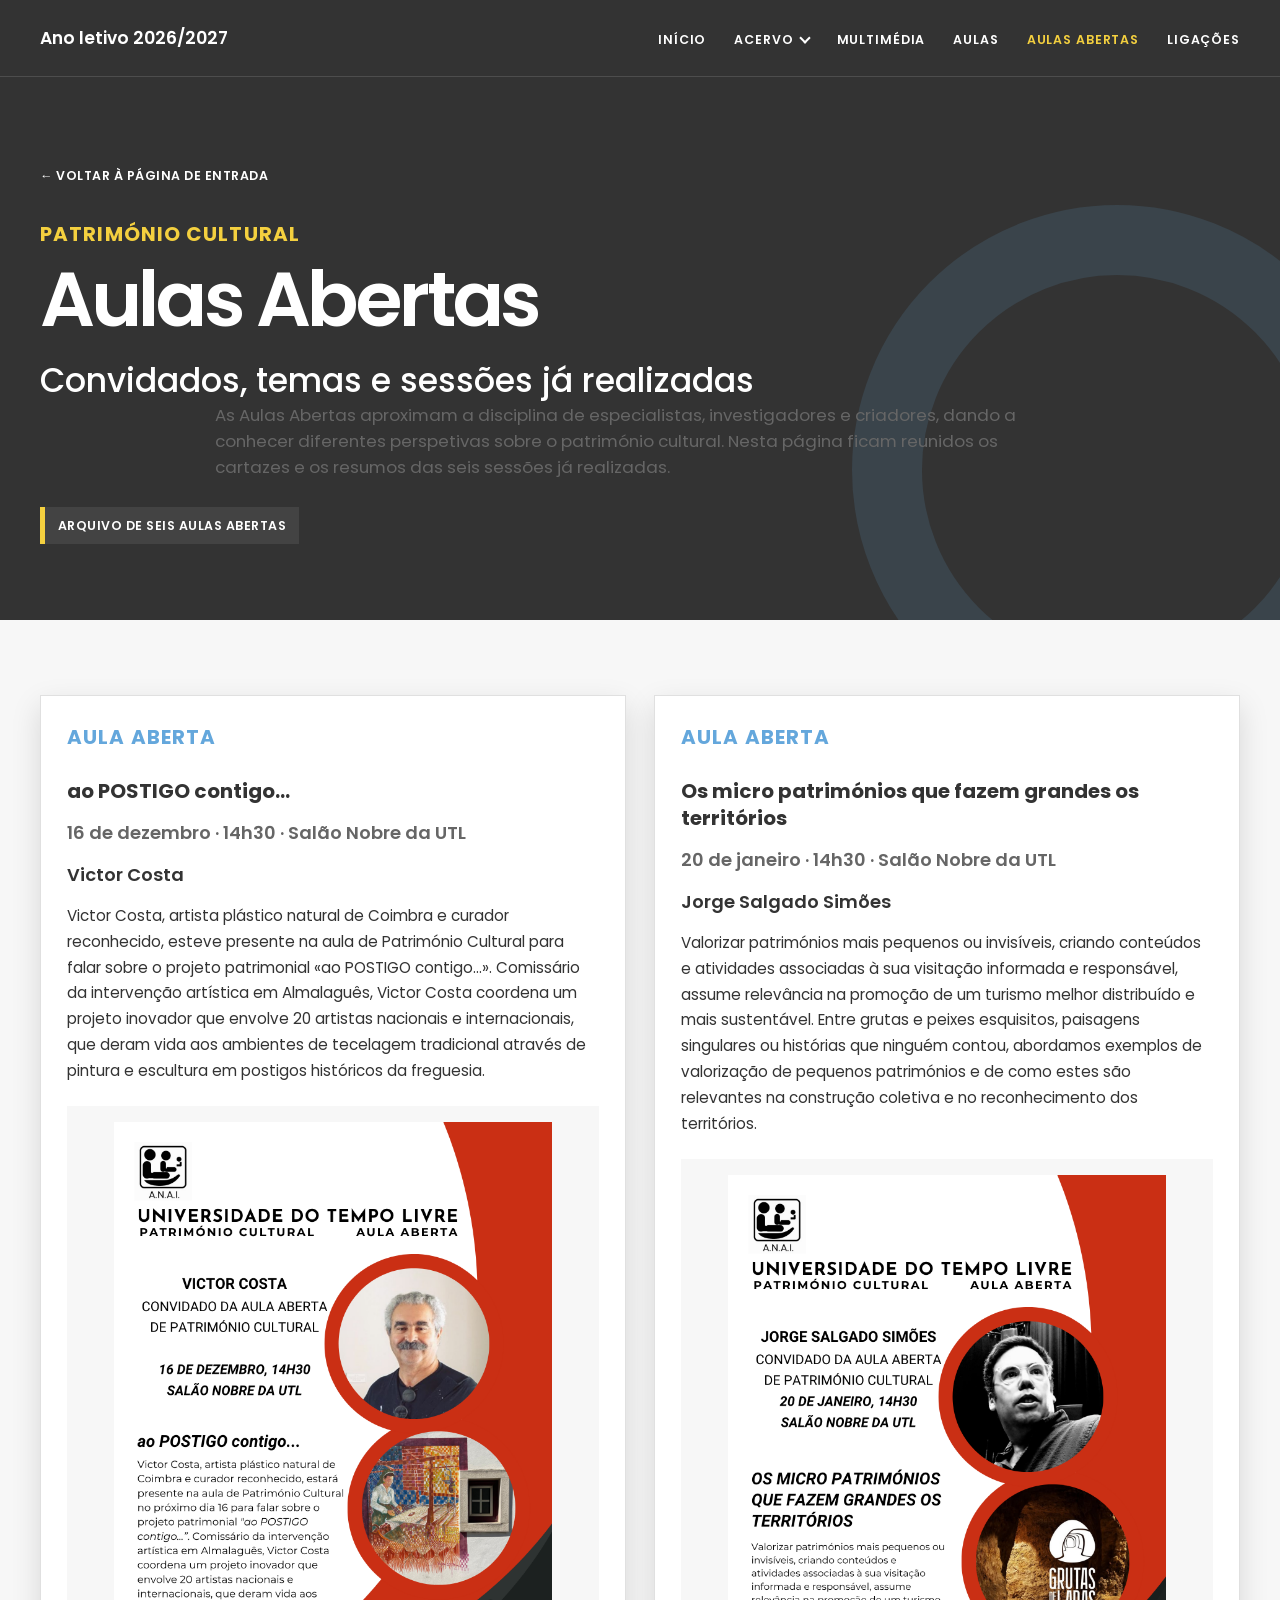
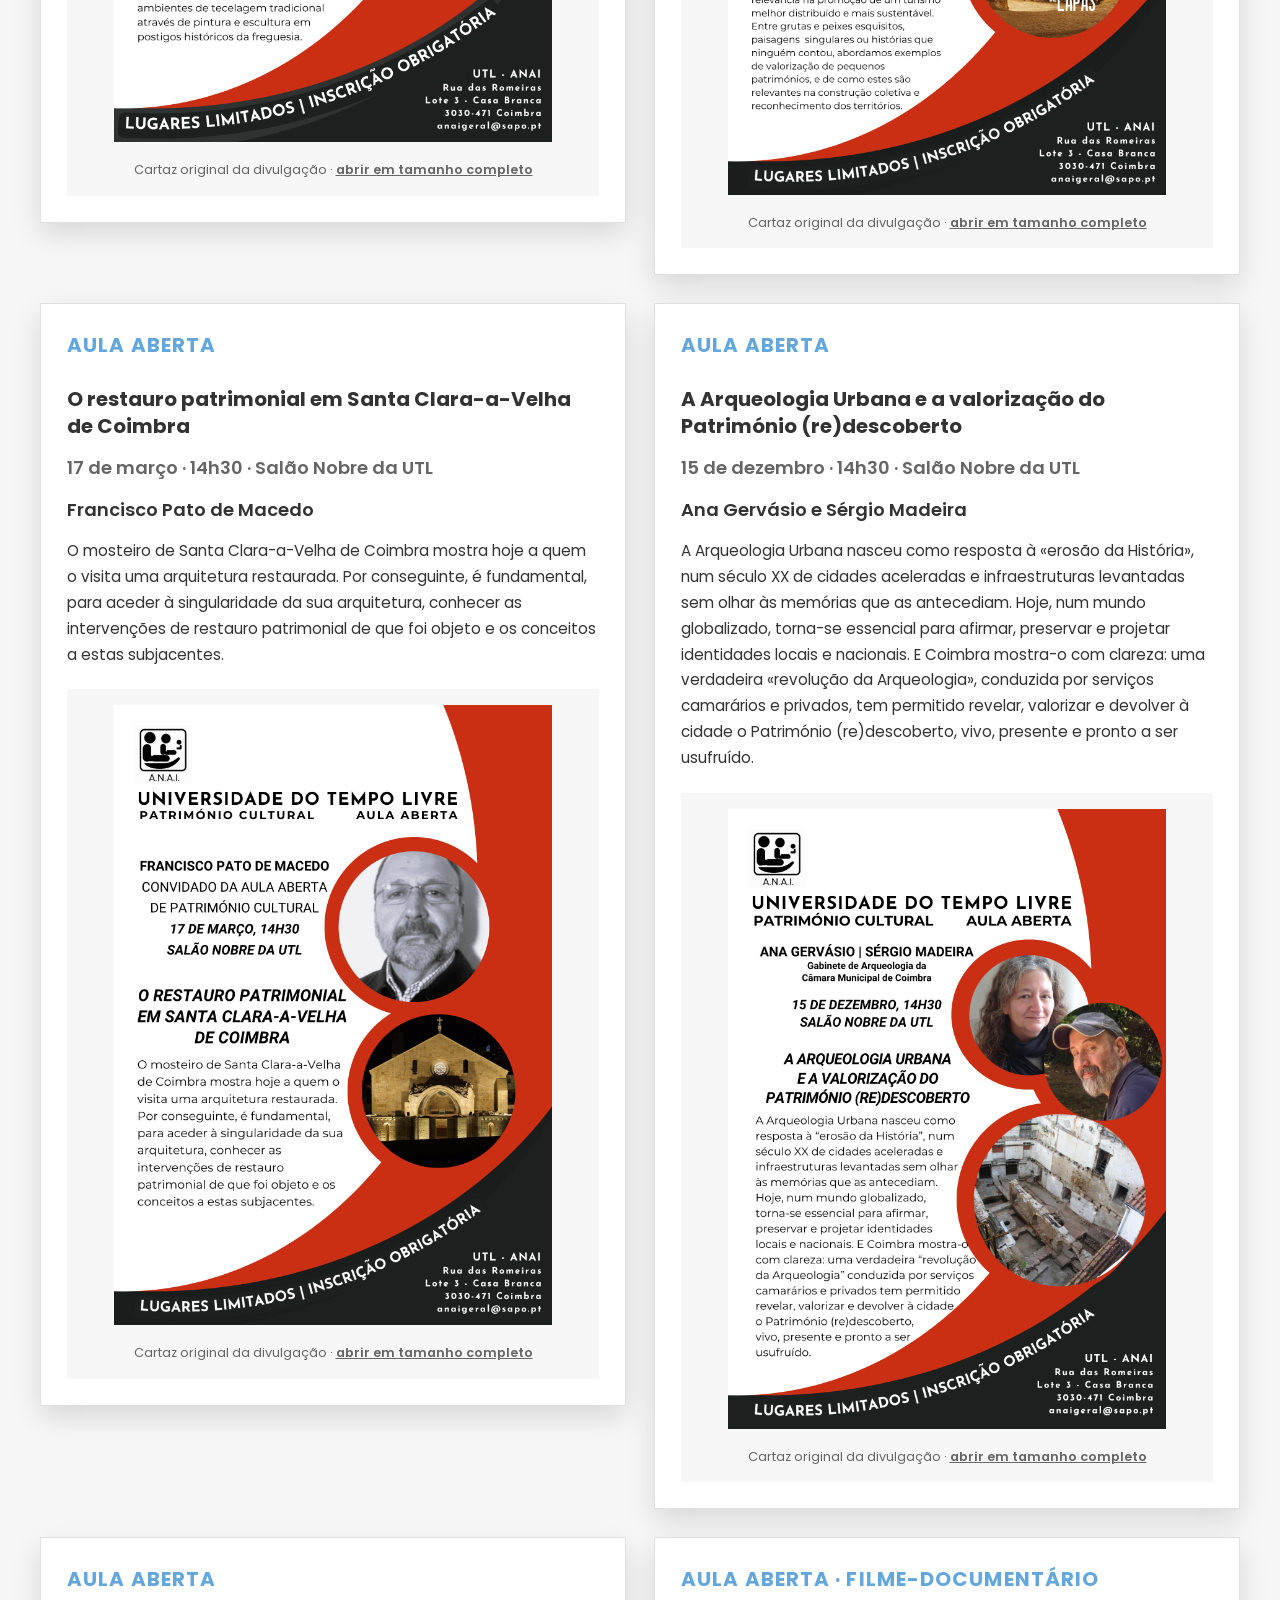
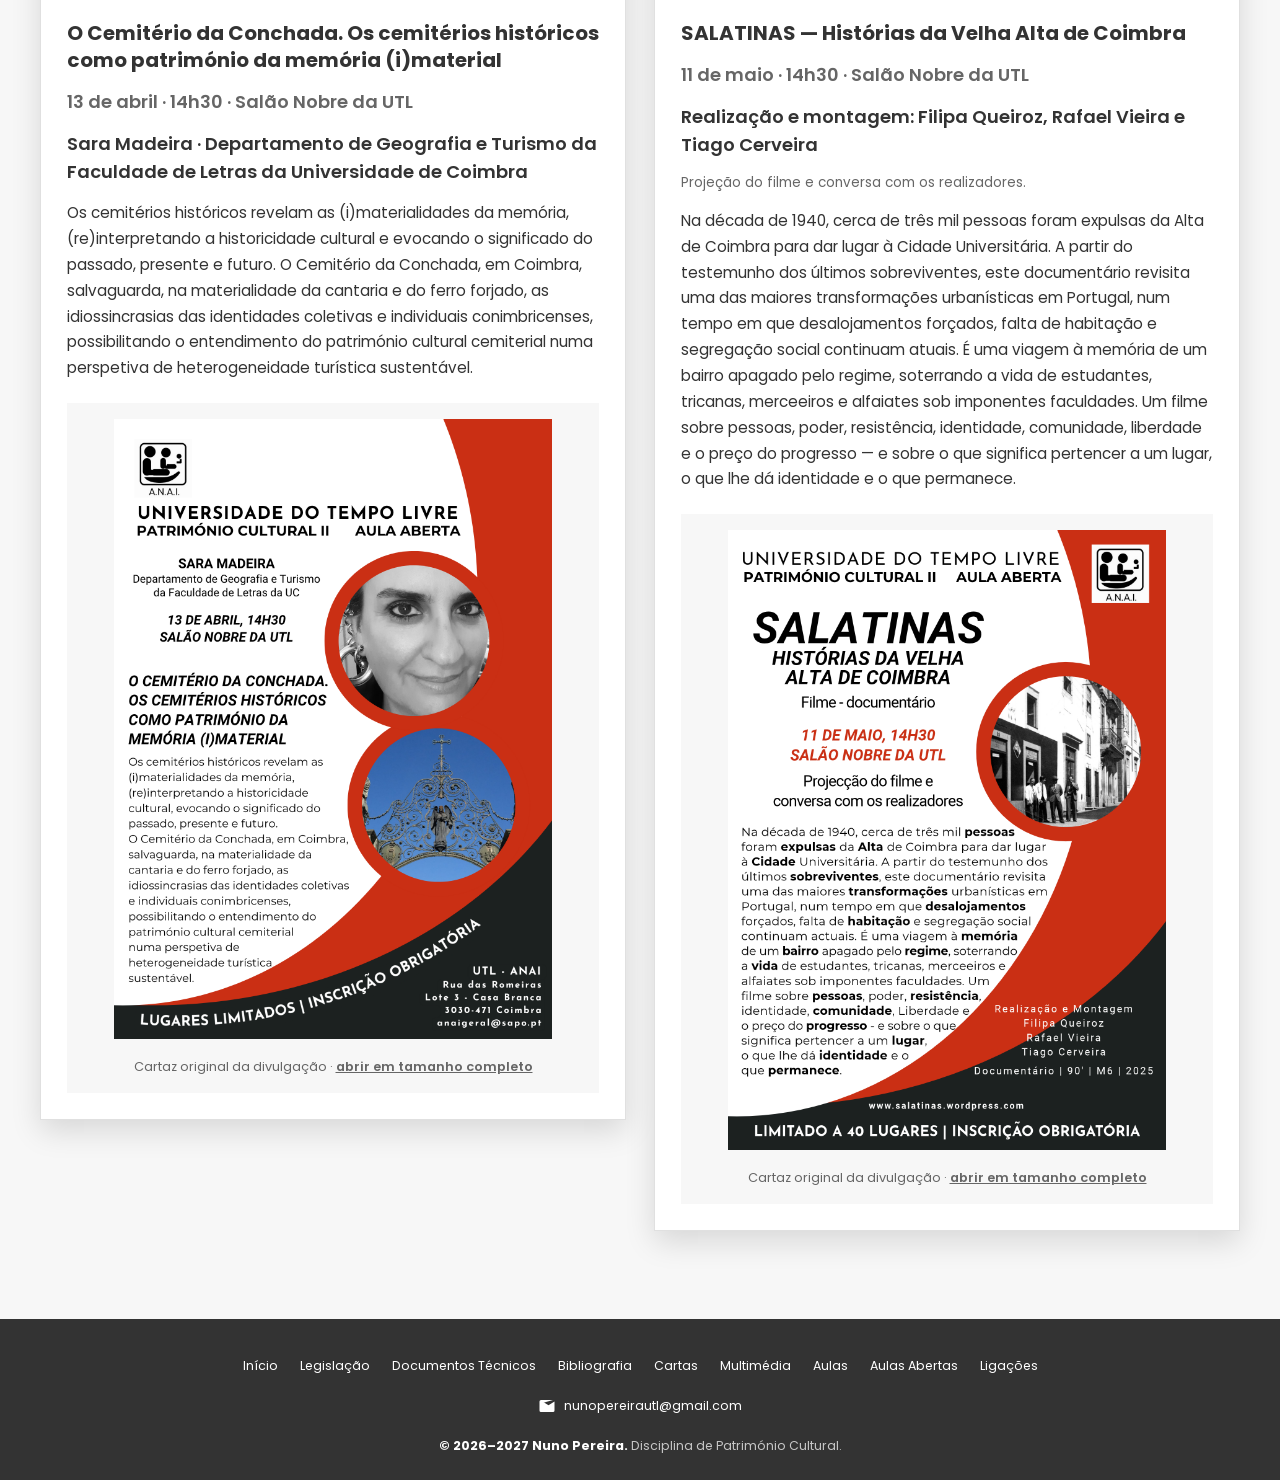
==== aulas-abertas.html @ d759b3ca "Add Aulas Abertas archive and posters" ====
<!DOCTYPE html>
<html lang="pt-PT">
<head>
<meta charset="utf-8"/>
<meta content="width=device-width, initial-scale=1" name="viewport"/>
<meta content="#333333" name="theme-color"/>
<meta content="Aulas Abertas de Património Cultural: convidados, temas e cartazes das sessões já realizadas." name="description"/>
<meta content="noindex, nofollow" name="robots"/>
<title>Aulas Abertas — Património Cultural</title>
<link href="manifest.webmanifest" rel="manifest"/>
<link href="assets/icon-192.png" rel="icon" sizes="192x192"/>
<link href="assets/apple-touch-icon.png" rel="apple-touch-icon"/>
<link href="https://fonts.googleapis.com" rel="preconnect"/>
<link crossorigin="" href="https://fonts.gstatic.com" rel="preconnect"/>
<link href="https://fonts.googleapis.com/css2?family=Poppins:wght@400;500;600;700&amp;display=swap" rel="stylesheet"/>
<link href="assets/site.css" rel="stylesheet"/>
<style>
.open-classes-intro{max-width:850px;margin:0 auto;color:var(--muted);font-size:1.05rem}
.open-classes-grid{display:grid;grid-template-columns:repeat(auto-fit,minmax(min(100%,390px),1fr));gap:28px;align-items:start}
.open-class-card{background:var(--white);border:1px solid var(--line);box-shadow:var(--shadow);padding:26px;display:flex;flex-direction:column;gap:14px}
.open-class-card h2{margin:0;color:var(--charcoal);font-size:1.25rem;line-height:1.35}
.open-class-date{margin:0;color:var(--muted);font-weight:600}
.open-class-speaker{margin:0;font-weight:600}
.open-class-summary{margin:0;color:var(--ink);font-size:.95rem;line-height:1.7}
.open-class-format{margin:0;color:var(--muted);font-size:.84rem}
.open-class-poster{margin:8px 0 0;padding:16px;background:var(--off-white);text-align:center}
.open-class-poster a{display:inline-block}
.open-class-poster img{width:auto;max-width:100%;max-height:620px;margin:0 auto;object-fit:contain}
.open-class-poster figcaption{margin-top:10px;color:var(--muted);font-size:.8rem}
.open-class-poster figcaption a{font-weight:600}
@media(max-width:640px){.open-class-card{padding:18px}.open-class-card h2{font-size:1.1rem}.open-class-poster{padding:10px}}
</style>
</head>
<body>
<a class="skip-link" href="#conteudo">Saltar para o conteúdo</a>
<header class="site-header" id="topo">
<div class="container nav-wrap">
<a class="brand" href="index.html#inicio">Ano letivo 2026/2027</a>
<button aria-controls="mainNav" aria-expanded="false" aria-label="Abrir menu" class="menu-toggle" id="menuToggle" type="button"><span></span></button>
<nav aria-label="Navegação principal">
<ul class="nav-list" id="mainNav">
<li class="nav-item"><a class="nav-link" href="index.html#inicio">Início</a></li>
<li class="nav-item dropdown" id="acervoDropdown">
<button aria-controls="acervoMenu" aria-expanded="false" class="dropdown-toggle" id="acervoToggle" type="button">Acervo <span aria-hidden="true" class="dropdown-caret"></span></button>
<ul class="dropdown-menu" id="acervoMenu">
<li><a href="legislacao.html">Legislação</a></li>
<li><a href="documentos-tecnicos.html">Documentos Técnicos</a></li>
<li><a href="bibliografia.html">Bibliografia</a></li>
<li><a href="cartas-patrimoniais.html">Cartas</a></li>
</ul>
</li>
<li class="nav-item"><a class="nav-link" href="multimedia.html">Multimédia</a></li>
<li class="nav-item"><a class="nav-link" href="index.html#aulas">Aulas</a></li>
<li class="nav-item"><a aria-current="page" class="nav-link active" href="aulas-abertas.html">Aulas Abertas</a></li>
<li class="nav-item"><a class="nav-link" href="ligacoes.html">Ligações</a></li>
</ul>
</nav>
</div>
</header>
<main class="catalog-main" id="conteudo">
<section class="catalog-hero">
<div class="container">
<a class="back-link" href="index.html#inicio">← Voltar à página de entrada</a>
<p class="eyebrow">Património Cultural</p>
<h1>Aulas Abertas</h1>
<p class="catalog-subtitle">Convidados, temas e sessões já realizadas</p>
<p class="catalog-intro open-classes-intro">As Aulas Abertas aproximam a disciplina de especialistas, investigadores e criadores, dando a conhecer diferentes perspetivas sobre o património cultural. Nesta página ficam reunidos os cartazes e os resumos das seis sessões já realizadas.</p>
<p class="catalog-count">Arquivo de seis Aulas Abertas</p>
</div>
</section>
<section class="section soft catalog-content">
<div class="container">
<div class="open-classes-grid">
<article class="open-class-card">
<p class="eyebrow">Aula Aberta</p>
<h2>ao POSTIGO contigo...</h2>
<p class="open-class-date">16 de dezembro · 14h30 · Salão Nobre da UTL</p>
<p class="open-class-speaker">Victor Costa</p>
<p class="open-class-summary">Victor Costa, artista plástico natural de Coimbra e curador reconhecido, esteve presente na aula de Património Cultural para falar sobre o projeto patrimonial «ao POSTIGO contigo...». Comissário da intervenção artística em Almalaguês, Victor Costa coordena um projeto inovador que envolve 20 artistas nacionais e internacionais, que deram vida aos ambientes de tecelagem tradicional através de pintura e escultura em postigos históricos da freguesia.</p>
<figure class="open-class-poster"><a href="assets/aulas-abertas/6.png" target="_blank" rel="noopener"><img src="assets/aulas-abertas/6.png" alt="Cartaz original da Aula Aberta com Victor Costa, sobre o projeto ao POSTIGO contigo..." loading="lazy"/></a><figcaption>Cartaz original da divulgação · <a href="assets/aulas-abertas/6.png" target="_blank" rel="noopener">abrir em tamanho completo</a></figcaption></figure>
</article>
<article class="open-class-card">
<p class="eyebrow">Aula Aberta</p>
<h2>Os micro patrimónios que fazem grandes os territórios</h2>
<p class="open-class-date">20 de janeiro · 14h30 · Salão Nobre da UTL</p>
<p class="open-class-speaker">Jorge Salgado Simões</p>
<p class="open-class-summary">Valorizar patrimónios mais pequenos ou invisíveis, criando conteúdos e atividades associadas à sua visitação informada e responsável, assume relevância na promoção de um turismo melhor distribuído e mais sustentável. Entre grutas e peixes esquisitos, paisagens singulares ou histórias que ninguém contou, abordamos exemplos de valorização de pequenos patrimónios e de como estes são relevantes na construção coletiva e no reconhecimento dos territórios.</p>
<figure class="open-class-poster"><a href="assets/aulas-abertas/5.png" target="_blank" rel="noopener"><img src="assets/aulas-abertas/5.png" alt="Cartaz original da Aula Aberta de Jorge Salgado Simões, sobre micro patrimónios e territórios" loading="lazy"/></a><figcaption>Cartaz original da divulgação · <a href="assets/aulas-abertas/5.png" target="_blank" rel="noopener">abrir em tamanho completo</a></figcaption></figure>
</article>
<article class="open-class-card">
<p class="eyebrow">Aula Aberta</p>
<h2>O restauro patrimonial em Santa Clara-a-Velha de Coimbra</h2>
<p class="open-class-date">17 de março · 14h30 · Salão Nobre da UTL</p>
<p class="open-class-speaker">Francisco Pato de Macedo</p>
<p class="open-class-summary">O mosteiro de Santa Clara-a-Velha de Coimbra mostra hoje a quem o visita uma arquitetura restaurada. Por conseguinte, é fundamental, para aceder à singularidade da sua arquitetura, conhecer as intervenções de restauro patrimonial de que foi objeto e os conceitos a estas subjacentes.</p>
<figure class="open-class-poster"><a href="assets/aulas-abertas/4.png" target="_blank" rel="noopener"><img src="assets/aulas-abertas/4.png" alt="Cartaz original da Aula Aberta de Francisco Pato de Macedo, sobre o restauro patrimonial em Santa Clara-a-Velha" loading="lazy"/></a><figcaption>Cartaz original da divulgação · <a href="assets/aulas-abertas/4.png" target="_blank" rel="noopener">abrir em tamanho completo</a></figcaption></figure>
</article>
<article class="open-class-card">
<p class="eyebrow">Aula Aberta</p>
<h2>A Arqueologia Urbana e a valorização do Património (re)descoberto</h2>
<p class="open-class-date">15 de dezembro · 14h30 · Salão Nobre da UTL</p>
<p class="open-class-speaker">Ana Gervásio e Sérgio Madeira</p>
<p class="open-class-summary">A Arqueologia Urbana nasceu como resposta à «erosão da História», num século XX de cidades aceleradas e infraestruturas levantadas sem olhar às memórias que as antecediam. Hoje, num mundo globalizado, torna-se essencial para afirmar, preservar e projetar identidades locais e nacionais. E Coimbra mostra-o com clareza: uma verdadeira «revolução da Arqueologia», conduzida por serviços camarários e privados, tem permitido revelar, valorizar e devolver à cidade o Património (re)descoberto, vivo, presente e pronto a ser usufruído.</p>
<figure class="open-class-poster"><a href="assets/aulas-abertas/3.png" target="_blank" rel="noopener"><img src="assets/aulas-abertas/3.png" alt="Cartaz original da Aula Aberta com Ana Gervásio e Sérgio Madeira, sobre arqueologia urbana" loading="lazy"/></a><figcaption>Cartaz original da divulgação · <a href="assets/aulas-abertas/3.png" target="_blank" rel="noopener">abrir em tamanho completo</a></figcaption></figure>
</article>
<article class="open-class-card">
<p class="eyebrow">Aula Aberta</p>
<h2>O Cemitério da Conchada. Os cemitérios históricos como património da memória (i)material</h2>
<p class="open-class-date">13 de abril · 14h30 · Salão Nobre da UTL</p>
<p class="open-class-speaker">Sara Madeira · Departamento de Geografia e Turismo da Faculdade de Letras da Universidade de Coimbra</p>
<p class="open-class-summary">Os cemitérios históricos revelam as (i)materialidades da memória, (re)interpretando a historicidade cultural e evocando o significado do passado, presente e futuro. O Cemitério da Conchada, em Coimbra, salvaguarda, na materialidade da cantaria e do ferro forjado, as idiossincrasias das identidades coletivas e individuais conimbricenses, possibilitando o entendimento do património cultural cemiterial numa perspetiva de heterogeneidade turística sustentável.</p>
<figure class="open-class-poster"><a href="assets/aulas-abertas/2.png" target="_blank" rel="noopener"><img src="assets/aulas-abertas/2.png" alt="Cartaz original da Aula Aberta de Sara Madeira sobre o Cemitério da Conchada" loading="lazy"/></a><figcaption>Cartaz original da divulgação · <a href="assets/aulas-abertas/2.png" target="_blank" rel="noopener">abrir em tamanho completo</a></figcaption></figure>
</article>
<article class="open-class-card">
<p class="eyebrow">Aula Aberta · Filme-documentário</p>
<h2>SALATINAS — Histórias da Velha Alta de Coimbra</h2>
<p class="open-class-date">11 de maio · 14h30 · Salão Nobre da UTL</p>
<p class="open-class-speaker">Realização e montagem: Filipa Queiroz, Rafael Vieira e Tiago Cerveira</p>
<p class="open-class-format">Projeção do filme e conversa com os realizadores.</p>
<p class="open-class-summary">Na década de 1940, cerca de três mil pessoas foram expulsas da Alta de Coimbra para dar lugar à Cidade Universitária. A partir do testemunho dos últimos sobreviventes, este documentário revisita uma das maiores transformações urbanísticas em Portugal, num tempo em que desalojamentos forçados, falta de habitação e segregação social continuam atuais. É uma viagem à memória de um bairro apagado pelo regime, soterrando a vida de estudantes, tricanas, merceeiros e alfaiates sob imponentes faculdades. Um filme sobre pessoas, poder, resistência, identidade, comunidade, liberdade e o preço do progresso — e sobre o que significa pertencer a um lugar, o que lhe dá identidade e o que permanece.</p>
<figure class="open-class-poster"><a href="assets/aulas-abertas/1.png" target="_blank" rel="noopener"><img src="assets/aulas-abertas/1.png" alt="Cartaz original da sessão SALATINAS — Histórias da Velha Alta de Coimbra" loading="lazy"/></a><figcaption>Cartaz original da divulgação · <a href="assets/aulas-abertas/1.png" target="_blank" rel="noopener">abrir em tamanho completo</a></figcaption></figure>
</article>
</div>
</div>
</section>
</main>
<footer class="site-footer">
<div class="container">
<ul class="footer-nav">
<li><a href="index.html#inicio">Início</a></li>
<li><a href="legislacao.html">Legislação</a></li>
<li><a href="documentos-tecnicos.html">Documentos Técnicos</a></li>
<li><a href="bibliografia.html">Bibliografia</a></li>
<li><a href="cartas-patrimoniais.html">Cartas</a></li>
<li><a href="multimedia.html">Multimédia</a></li>
<li><a href="index.html#aulas">Aulas</a></li>
<li><a aria-current="page" href="aulas-abertas.html">Aulas Abertas</a></li>
<li><a href="ligacoes.html">Ligações</a></li>
</ul>
<p class="footer-contact"><a aria-label="Enviar email para Nuno Pereira" class="footer-email" href="mailto:nunopereirautl@gmail.com"><svg aria-hidden="true" viewbox="0 0 24 24"><path d="M20 4H4a2 2 0 0 0-2 2v12a2 2 0 0 0 2 2h16a2 2 0 0 0 2-2V6l-8 5-8-5v2Z" fill="currentColor"></path></svg>nunopereirautl@gmail.com</a></p>
<p class="footer-copy"><strong>© 2026–2027 Nuno Pereira.</strong> Disciplina de Património Cultural.</p>
</div>
</footer>
<script defer="" src="assets/site.js"></script>
</body>
</html>
---- assets/site.css ----
:root{--yellow:#f4d03f;--blue:#64a7dc;--grey:#ccc;--charcoal:#333;--white:#fff;--off-white:#f7f7f7;--ink:#333;--muted:#666;--line:rgba(51,51,51,.15);--shadow:0 11px 28px rgba(0,0,0,.13);--shadow-hover:0 22px 46px rgba(0,0,0,.24);--container:1200px;--header-h:76px;--radius:0}
*{box-sizing:border-box}html{scroll-behavior:smooth;scroll-padding-top:calc(var(--header-h) + 18px)}body{margin:0;color:var(--ink);background:var(--white);font-family:"Poppins",Arial,sans-serif;font-size:18px;line-height:1.55;-webkit-font-smoothing:antialiased}img{display:block;width:100%}a{color:inherit}button,input{font:inherit}button,a{-webkit-tap-highlight-color:transparent}:focus-visible{outline:4px solid var(--yellow);outline-offset:4px}[hidden]{display:none!important}.container{width:min(var(--container),calc(100% - 48px));margin-inline:auto}.skip-link{position:fixed;left:16px;top:-100px;z-index:9999;padding:12px 18px;background:var(--white);color:var(--charcoal);border:2px solid var(--charcoal);text-decoration:none;font-weight:700}.skip-link:focus{top:16px}
.site-header{position:fixed;inset:0 0 auto;z-index:1000;min-height:var(--header-h);background:var(--charcoal);color:var(--white);box-shadow:0 1px 0 rgba(255,255,255,.13)}.nav-wrap{min-height:var(--header-h);display:flex;align-items:center;justify-content:space-between;gap:28px}.brand{color:var(--white);font-size:1.08rem;font-weight:600;text-decoration:none;white-space:nowrap}.nav-list{display:flex;align-items:center;gap:28px;margin:0;padding:0;list-style:none}.nav-item{position:relative}.nav-link,.dropdown-toggle{position:relative;display:inline-flex;align-items:center;gap:7px;padding:0;border:0;background:transparent;color:var(--white);font-size:.78rem;font-weight:600;letter-spacing:.07em;text-decoration:none;text-transform:uppercase;cursor:pointer}.nav-link::after,.dropdown-toggle::after{content:"";position:absolute;left:0;right:100%;bottom:-8px;height:2px;background:var(--yellow);transition:right .22s ease}.nav-link:hover::after,.nav-link:focus-visible::after,.dropdown-toggle:hover::after,.dropdown-toggle:focus-visible::after,.nav-item.open>.dropdown-toggle::after{right:0}.dropdown-caret{width:8px;height:8px;border-right:2px solid currentColor;border-bottom:2px solid currentColor;transform:translateY(-2px) rotate(45deg);transition:transform .2s ease}.nav-item.open .dropdown-caret{transform:translateY(2px) rotate(225deg)}.dropdown-menu{position:absolute;top:calc(100% + 22px);left:50%;z-index:1200;min-width:240px;display:none;margin:0;padding:10px 0;list-style:none;background:var(--white);color:var(--charcoal);box-shadow:var(--shadow-hover);transform:translateX(-50%)}.nav-item.open>.dropdown-menu,.nav-item:hover>.dropdown-menu,.nav-item:focus-within>.dropdown-menu{display:block}.dropdown-menu a{display:block;padding:13px 20px;color:var(--charcoal);font-size:.8rem;font-weight:600;letter-spacing:.025em;text-decoration:none;transition:padding-left .18s ease,background .18s ease,color .18s ease}.dropdown-menu a:hover,.dropdown-menu a:focus-visible{padding-left:27px;background:var(--yellow);color:var(--charcoal);outline-offset:-4px}.menu-toggle{display:none;width:48px;height:48px;padding:0;border:0;background:transparent;color:var(--white);cursor:pointer}.menu-toggle span,.menu-toggle::before,.menu-toggle::after{display:block;width:28px;height:2px;margin:6px auto;content:"";background:currentColor;transition:transform .2s ease,opacity .2s ease}.menu-toggle[aria-expanded=true] span{opacity:0}.menu-toggle[aria-expanded=true]::before{transform:translateY(8px) rotate(45deg)}.menu-toggle[aria-expanded=true]::after{transform:translateY(-8px) rotate(-45deg)}
.hero{position:relative;min-height:80vh;margin-top:var(--header-h);display:grid;align-items:center;overflow:hidden;isolation:isolate;background:var(--charcoal) center/cover no-repeat;transition:background-image .65s ease-in-out}.hero::before{content:"";position:absolute;inset:0;z-index:-1;background:linear-gradient(90deg,rgba(0,0,0,.56) 0%,rgba(0,0,0,.32) 54%,rgba(0,0,0,.20) 100%),linear-gradient(0deg,rgba(0,0,0,.18),rgba(0,0,0,.18))}.hero-content{max-width:880px;padding:94px 0 92px;color:var(--white)}.hero h1{max-width:900px;margin:0 0 11px;color:var(--white);font-size:clamp(3rem,7.1vw,6.5rem);font-weight:600;letter-spacing:-.055em;line-height:.96;text-shadow:0 3px 24px rgba(0,0,0,.36)}.hero-subtitle{margin:0 0 28px;color:var(--white);font-size:clamp(1.12rem,2.2vw,1.9rem);font-weight:600;letter-spacing:.04em;text-shadow:0 2px 14px rgba(0,0,0,.35)}.hero-note{max-width:800px;margin:0 0 31px;padding:13px 18px;border-left:6px solid var(--yellow);background:rgba(0,0,0,.36);color:var(--white);font-size:1rem;font-weight:500;backdrop-filter:blur(3px)}.button-row{display:flex;flex-wrap:wrap;gap:14px}.btn{min-height:50px;display:inline-flex;align-items:center;justify-content:center;gap:9px;padding:12px 22px;border:2px solid var(--yellow);border-radius:var(--radius);background:var(--yellow);color:var(--charcoal);font-size:.82rem;font-weight:700;letter-spacing:.045em;text-decoration:none;text-transform:uppercase;cursor:pointer;transition:transform .18s ease,background .18s ease,border-color .18s ease,color .18s ease}.btn:hover{transform:translateY(-3px);background:var(--blue);border-color:var(--blue);color:var(--charcoal)}.btn.secondary{background:transparent;color:var(--white);border-color:var(--white)}.btn.secondary:hover{color:var(--charcoal);background:var(--white)}.btn.dark-secondary{background:transparent;color:var(--charcoal);border-color:var(--charcoal)}.btn.dark-secondary:hover{color:var(--charcoal);background:var(--yellow);border-color:var(--yellow)}.btn.small{min-height:43px;padding:9px 15px;font-size:.74rem}.btn[disabled],.btn.disabled{opacity:.48;cursor:not-allowed;pointer-events:none;transform:none}
.section{padding:88px 0}.section.soft{background:var(--off-white)}.section.grey{background:#eee}.section.dark{background:var(--charcoal);color:var(--white)}.section-lead{margin-bottom:62px}.split{display:grid;grid-template-columns:minmax(0,1.05fr) minmax(340px,.95fr);gap:70px;align-items:center}.split.reverse{grid-template-columns:minmax(340px,.95fr) minmax(0,1.05fr)}.split.reverse .split-media{order:-1}.eyebrow{margin:0 0 11px;color:var(--blue);font-size:20px;font-weight:700;letter-spacing:.055em;text-transform:uppercase}.section-title{margin:0 0 18px;color:var(--ink);font-size:clamp(2rem,3.1vw,2.5rem);font-weight:600;letter-spacing:-.035em;line-height:1.12}.section-subtitle{margin:0 0 17px;color:var(--ink);font-size:clamp(1.25rem,2vw,1.65rem);font-weight:600;line-height:1.3}.section-intro{margin:0 0 25px;color:var(--muted);max-width:820px}.split-media{position:relative;min-height:440px;overflow:hidden;box-shadow:var(--shadow);background:var(--grey)}.split-media img{height:100%;min-height:440px;object-fit:cover;transition:transform .5s ease}.split-media:hover img{transform:scale(1.035)}.split-media::after{content:"";position:absolute;inset:0;pointer-events:none;background:linear-gradient(180deg,transparent 55%,rgba(0,0,0,.18))}.access-panel{margin-top:25px;padding:21px 23px;border-left:6px solid var(--yellow);background:var(--off-white)}.access-panel strong{display:block;margin-bottom:5px;color:var(--charcoal)}.access-panel p{margin:0;font-size:.94rem;color:var(--muted)}.collection-heading{margin-bottom:36px}.collection-heading .section-title{color:var(--blue);font-size:20px;letter-spacing:.055em;text-transform:uppercase}.collection-heading .section-subtitle{max-width:900px;font-size:clamp(1.8rem,3vw,2.35rem);letter-spacing:-.028em;line-height:1.16}
.search-shell{margin-top:32px}.search-box{display:grid;grid-template-columns:1fr auto;gap:11px;max-width:900px;padding:10px;background:var(--white);box-shadow:var(--shadow)}.search-box label{position:absolute;width:1px;height:1px;overflow:hidden;clip:rect(0,0,0,0)}.search-box input{min-height:58px;width:100%;padding:12px 18px;border:1px solid var(--line);border-radius:0;color:var(--ink);background:var(--white);font-size:1rem}.search-meta{min-height:28px;margin-top:14px;color:var(--muted);font-size:.9rem}
.cards-grid{display:grid;grid-template-columns:repeat(4,minmax(0,1fr));gap:20px;margin:0;padding:0;list-style:none}.card{min-width:0;min-height:100%;background:var(--white);box-shadow:var(--shadow);overflow:hidden;transition:transform .28s cubic-bezier(.2,.7,.2,1),box-shadow .28s ease}.card-link{position:relative;height:100%;display:flex;flex-direction:column;color:inherit;text-decoration:none;cursor:pointer}.card-media{position:relative;height:178px;overflow:hidden;background:linear-gradient(135deg,var(--charcoal),var(--blue))}.card-media::after{content:"";position:absolute;inset:auto 0 0;height:6px;background:var(--yellow);transform:scaleX(0);transform-origin:left;transition:transform .28s ease}.card-media img{height:100%;object-fit:cover;transition:transform .46s cubic-bezier(.2,.7,.2,1),filter .28s ease}.card-content{flex:1;display:flex;flex-direction:column;padding:21px 21px 23px;transition:background .28s ease}.card-title-row{display:flex;align-items:flex-start;justify-content:space-between;gap:14px}.card-title{margin:0;color:var(--ink);font-size:1.03rem;font-weight:600;line-height:1.28;transition:color .22s ease,transform .22s ease}.arrow{flex:0 0 auto;width:10px;height:17px;margin-top:3px;color:var(--charcoal);transition:color .22s ease,transform .22s ease}.card-description{margin:13px 0 0;color:var(--muted);font-size:.82rem;line-height:1.48}.card:hover,.card:focus-within{transform:translateY(-10px) scale(1.018);box-shadow:var(--shadow-hover)}.card:hover .card-media img,.card:focus-within .card-media img{transform:scale(1.09);filter:saturate(1.06) contrast(1.03)}.card:hover .card-media::after,.card:focus-within .card-media::after{transform:scaleX(1)}.card:hover .card-title,.card:focus-within .card-title{color:var(--blue);transform:translateX(3px)}.card:hover .arrow,.card:focus-within .arrow{color:var(--yellow);transform:translateX(6px)}.section.dark .card{background:var(--white);color:var(--charcoal)}
.media-tabs{display:flex;flex-wrap:wrap;gap:10px;margin-bottom:28px}.filter-btn{min-height:44px;padding:9px 16px;border:1px solid rgba(255,255,255,.52);background:transparent;color:var(--white);font-size:.76rem;font-weight:700;letter-spacing:.04em;text-transform:uppercase;cursor:pointer;transition:background .18s ease,color .18s ease,transform .18s ease}.filter-btn.active,.filter-btn:hover{background:var(--yellow);border-color:var(--yellow);color:var(--charcoal);transform:translateY(-2px)}.section.dark .collection-heading .section-title{color:var(--blue)}.section.dark .collection-heading .section-subtitle,.section.dark .section-intro{color:var(--white)}.section.dark .section-intro{opacity:.82}
.sessions-viewport{position:relative;margin-top:31px}.sessions-grid{display:grid;grid-template-columns:repeat(4,minmax(0,1fr));gap:17px}.session-card{min-height:196px;background:var(--white);box-shadow:0 8px 25px rgba(0,0,0,.11);border-top:6px solid var(--yellow);transition:transform .24s ease,box-shadow .24s ease}.session-card:hover,.session-card:focus-within{transform:translateY(-7px);box-shadow:var(--shadow-hover)}.session-card-link,.session-card-static{min-height:196px;display:flex;flex-direction:column;justify-content:space-between;padding:21px;color:inherit;text-decoration:none}.session-date{display:block;margin-bottom:9px;color:var(--blue);font-size:.78rem;font-weight:700;letter-spacing:.04em;text-transform:uppercase}.session-card h3{margin:0 0 9px;font-size:1.08rem;font-weight:700;line-height:1.26}.session-card p{margin:0;color:var(--muted);font-size:.84rem;line-height:1.45}.session-arrow{align-self:flex-end;margin-top:18px;color:var(--charcoal);transition:color .2s ease,transform .2s ease}.session-card:hover .session-arrow,.session-card:focus-within .session-arrow{color:var(--blue);transform:translateX(6px)}.sessions-controls{display:flex;align-items:center;justify-content:space-between;gap:18px;margin-top:25px}.page-arrows{display:flex;align-items:center;gap:10px}.page-arrow{width:43px;height:43px;display:inline-grid;place-items:center;border:1px solid var(--charcoal);background:transparent;color:var(--charcoal);font-size:1.45rem;line-height:1;cursor:pointer;transition:background .18s ease,border-color .18s ease,transform .18s ease}.page-arrow:hover:not(:disabled){background:var(--yellow);border-color:var(--yellow);transform:translateY(-2px)}.page-arrow:disabled{opacity:.28;cursor:not-allowed}.page-status{color:var(--muted);font-size:.84rem}.sessions-empty{display:none;padding:24px;border-left:6px solid var(--yellow);background:var(--white);color:var(--muted);box-shadow:var(--shadow)}.sessions-empty.show{display:block}
.site-footer{padding:31px 0 25px;background:var(--charcoal);color:var(--white);text-align:center}.footer-nav{display:flex;flex-wrap:wrap;justify-content:center;gap:22px;margin:0 0 17px;padding:0;list-style:none}.footer-nav a,.footer-email{position:relative;display:inline-flex;align-items:center;gap:8px;color:var(--white);font-size:.78rem;text-decoration:none;transition:color .2s ease,transform .2s ease}.footer-nav a::after,.footer-email::after{content:"";position:absolute;left:0;right:100%;bottom:-5px;height:2px;background:var(--yellow);transition:right .22s ease}.footer-nav a:hover,.footer-nav a:focus-visible,.footer-email:hover,.footer-email:focus-visible{color:var(--yellow);transform:translateY(-2px)}.footer-nav a:hover::after,.footer-nav a:focus-visible::after,.footer-email:hover::after,.footer-email:focus-visible::after{right:0}.footer-contact{margin:0 0 13px}.footer-email svg{width:18px;height:18px}.footer-copy{margin:0 auto;max-width:820px;color:rgba(255,255,255,.72);font-size:.78rem}.footer-copy strong{color:var(--white)}
.install-banner{position:fixed;right:18px;bottom:18px;z-index:900;max-width:365px;display:none;gap:12px;align-items:center;padding:16px;background:var(--white);color:var(--ink);box-shadow:var(--shadow-hover);border-left:6px solid var(--yellow)}.install-banner.show{display:flex}.install-banner p{margin:0;font-size:.82rem;line-height:1.35}.install-banner button{flex:0 0 auto}.dialog-backdrop{position:fixed;inset:0;z-index:2000;display:none;place-items:center;padding:20px;background:rgba(0,0,0,.72)}.dialog-backdrop.open{display:grid}.dialog{width:min(560px,100%);padding:31px;background:var(--white);box-shadow:var(--shadow-hover)}.dialog h2{margin:0 0 12px;font-size:1.45rem}.dialog p{margin:0 0 18px;color:var(--muted);font-size:.93rem}
.recent-updates-button{position:relative}.recent-badge{display:none;align-items:center;justify-content:center;margin-left:2px;padding:2px 6px;background:var(--yellow);color:var(--charcoal);font-size:.58rem;font-weight:700;letter-spacing:.06em;line-height:1.35}.recent-badge.show{display:inline-flex}
.recent-updates-dialog{width:min(820px,100%);max-height:min(82vh,820px);overflow:auto;padding:32px}.recent-updates-heading{display:flex;align-items:flex-start;justify-content:space-between;gap:24px;margin-bottom:19px;padding-bottom:18px;border-bottom:1px solid var(--line)}.recent-updates-heading h2{margin:0 0 6px}.recent-updates-meta{margin:0!important;color:var(--muted);font-size:.88rem!important}.dialog-close-icon{flex:0 0 auto;width:42px;height:42px;display:grid;place-items:center;padding:0;border:1px solid var(--line);background:transparent;color:var(--charcoal);font-size:1.7rem;line-height:1;cursor:pointer;transition:background .18s ease,border-color .18s ease}.dialog-close-icon:hover,.dialog-close-icon:focus-visible{background:var(--yellow);border-color:var(--yellow)}.recent-updates-list{margin:0 0 24px;padding:0;list-style:none}.recent-update-item{padding:15px 0;border-bottom:1px solid var(--line)}.recent-update-item:first-child{padding-top:2px}.recent-update-type{display:block;margin-bottom:5px;color:var(--blue);font-size:.7rem;font-weight:700;letter-spacing:.055em;line-height:1.35;text-transform:uppercase}.recent-update-title{display:block;color:var(--charcoal);font-size:.94rem;font-weight:600;line-height:1.4}.recent-update-title a{color:inherit;text-decoration:none}.recent-update-title a:hover,.recent-update-title a:focus-visible{color:var(--blue);text-decoration:underline;text-underline-offset:3px}.recent-update-more{padding:14px 0;color:var(--muted);font-size:.82rem}
.reveal{opacity:0;transform:translateY(30px);transition:opacity .58s ease,transform .58s ease}.reveal.is-visible{opacity:1;transform:translateY(0)}
@media(max-width:1080px){.nav-list{gap:19px}.nav-link,.dropdown-toggle{font-size:.71rem}.split,.split.reverse{grid-template-columns:1fr 1fr;gap:42px}.cards-grid,.sessions-grid{grid-template-columns:repeat(2,minmax(0,1fr))}}
@media(max-width:780px){:root{--header-h:68px}body{font-size:17px}.container{width:min(100% - 34px,var(--container))}.menu-toggle{display:block}.nav-list{position:fixed;inset:var(--header-h) 0 auto;display:none;flex-direction:column;align-items:stretch;gap:0;max-height:calc(100vh - var(--header-h));overflow-y:auto;padding:14px 22px 23px;background:var(--charcoal);box-shadow:0 16px 28px rgba(0,0,0,.24)}.nav-list.open{display:flex}.nav-item{width:100%}.nav-link,.dropdown-toggle{width:100%;justify-content:space-between;padding:15px 4px;font-size:.85rem}.nav-link::after,.dropdown-toggle::after{display:none}.dropdown-menu{position:static;min-width:0;padding:4px 0 8px 14px;background:rgba(255,255,255,.06);color:var(--white);box-shadow:none;transform:none}.nav-item:not(.open)>.dropdown-menu{display:none!important}.dropdown-menu a{color:var(--white);padding:12px 15px}.dropdown-menu a:hover,.dropdown-menu a:focus-visible{padding-left:22px;background:var(--yellow);color:var(--charcoal)}.hero{min-height:76vh;background-position:center}.hero-content{padding:72px 0 69px}.section{padding:69px 0}.split,.split.reverse{grid-template-columns:1fr;gap:34px}.split.reverse .split-media{order:0}.split-media,.split-media img{min-height:370px}.search-box{grid-template-columns:1fr}.search-box .btn{width:100%}.sessions-controls{align-items:flex-start;flex-direction:column}.sessions-controls .btn{width:100%}}
@media(max-width:540px){.brand{max-width:235px;white-space:normal;line-height:1.15}.hero h1{font-size:clamp(2.75rem,15vw,4.7rem)}.hero-subtitle{font-size:1.12rem}.button-row .btn{width:100%}.split-media,.split-media img{min-height:310px}.cards-grid,.sessions-grid{grid-template-columns:1fr}.card-media{height:205px}.install-banner{left:12px;right:12px;bottom:12px}.footer-nav{gap:16px}.recent-updates-dialog{padding:22px}.recent-updates-heading{gap:14px}.recent-update-title{font-size:.9rem}}
@media(prefers-reduced-motion:reduce){*,*::before,*::after{scroll-behavior:auto!important;animation:none!important;transition:none!important}.reveal{opacity:1;transform:none}}


/* === REVISÃO MULTIPÁGINA 2026/2027 === */
.nav-link.active{color:var(--yellow)}
.access-panel-wide{max-width:930px;margin-top:0}
.cards-grid.center-two>li:first-child{grid-column:2}
.cards-grid.center-two>li:nth-child(2){grid-column:3}
.cards-grid.center-last-two>li:nth-last-child(2){grid-column:2}
.cards-grid.center-last-two>li:last-child{grid-column:3}

/* Páginas secundárias */
.catalog-main{padding-top:var(--header-h)}
.catalog-hero{position:relative;padding:84px 0 76px;overflow:hidden;background:var(--charcoal);color:var(--white)}
.catalog-hero::after{content:"";position:absolute;inset:auto -8vw -115px auto;width:390px;height:390px;border:70px solid rgba(100,167,220,.14);border-radius:50%;pointer-events:none}
.catalog-hero .container{position:relative;z-index:1}
.back-link{display:inline-flex;margin-bottom:34px;color:var(--white);font-size:.78rem;font-weight:600;letter-spacing:.04em;text-decoration:none;text-transform:uppercase;transition:color .2s ease,transform .2s ease}
.back-link:hover,.back-link:focus-visible{color:var(--yellow);transform:translateX(-4px)}
.catalog-hero .eyebrow{color:var(--yellow)}
.catalog-hero h1{max-width:1000px;margin:0;color:var(--white);font-size:clamp(2.8rem,6vw,5.7rem);font-weight:600;letter-spacing:-.05em;line-height:1}
.catalog-subtitle{max-width:950px;margin:22px 0 0;color:var(--white);font-size:clamp(1.35rem,2.6vw,2.15rem);font-weight:500;line-height:1.25}
.catalog-intro{max-width:900px;margin:20px 0 0;color:rgba(255,255,255,.78);font-size:.98rem}
.catalog-count{display:inline-flex;margin:27px 0 0;padding:9px 13px;border-left:5px solid var(--yellow);background:rgba(255,255,255,.08);font-size:.78rem;font-weight:600;letter-spacing:.04em;text-transform:uppercase}
.catalog-tools{padding:52px 0}
.catalog-search{max-width:none}
.category-jump{margin-top:28px}
.category-jump ul{display:grid;grid-template-columns:repeat(4,minmax(0,1fr));gap:10px;margin:0;padding:0;list-style:none}
.category-jump a{min-height:72px;display:flex;align-items:center;justify-content:space-between;gap:14px;padding:15px 17px;border:1px solid var(--line);background:var(--white);color:var(--ink);font-size:.78rem;font-weight:600;line-height:1.35;text-decoration:none;box-shadow:0 5px 15px rgba(0,0,0,.05);transition:transform .2s ease,border-color .2s ease,box-shadow .2s ease}
.category-jump a:hover,.category-jump a:focus-visible{transform:translateY(-4px);border-color:var(--blue);box-shadow:var(--shadow)}
.category-jump a span{flex:0 0 auto;min-width:30px;height:30px;display:grid;place-items:center;background:var(--yellow);color:var(--charcoal);font-size:.72rem;font-weight:700}
.catalog-content{padding-top:75px}
.document-section{scroll-margin-top:calc(var(--header-h) + 24px);margin-bottom:64px}
.document-section:last-child{margin-bottom:0}
.document-section-heading{display:flex;align-items:flex-end;justify-content:space-between;gap:20px;margin-bottom:20px;padding-bottom:17px;border-bottom:1px solid var(--line)}
.document-section-heading .eyebrow{margin-bottom:7px}
.document-section-heading h2{margin:0;color:var(--ink);font-size:clamp(1.45rem,2.5vw,2.15rem);line-height:1.18}
.count-badge{flex:0 0 auto;min-width:46px;height:46px;display:grid;place-items:center;background:var(--charcoal);color:var(--white);font-size:.84rem;font-weight:700}
.document-list{display:grid;grid-template-columns:repeat(2,minmax(0,1fr));gap:12px;margin:0;padding:0;list-style:none}
.document-item{min-width:0;background:var(--white);border:1px solid var(--line);box-shadow:0 6px 18px rgba(0,0,0,.06);transition:transform .2s ease,box-shadow .2s ease,border-color .2s ease}
.document-item:hover,.document-item:focus-within{transform:translateY(-4px);border-color:var(--blue);box-shadow:var(--shadow)}
.document-link{min-height:104px;display:flex;align-items:center;gap:16px;padding:16px 17px;color:inherit;text-decoration:none}
.document-icon{flex:0 0 auto;width:49px;height:49px;display:grid;place-items:center;background:var(--yellow);color:var(--charcoal);font-size:.68rem;font-weight:700;letter-spacing:.06em}
.document-copy{min-width:0;display:flex;flex:1;flex-direction:column;gap:7px}
.document-title{color:var(--ink);font-size:.88rem;font-weight:600;line-height:1.35}
.document-state{color:var(--muted);font-size:.7rem;font-weight:600;letter-spacing:.045em;text-transform:uppercase}
.document-arrow{flex:0 0 auto;color:var(--blue);font-size:1.75rem;line-height:1;transition:transform .2s ease,color .2s ease}
.document-item:hover .document-arrow,.document-item:focus-within .document-arrow{color:var(--charcoal);transform:translateX(4px)}
.empty-category{padding:24px;border-left:6px solid var(--yellow);background:var(--off-white);color:var(--muted)}
.empty-category strong{display:block;color:var(--ink);font-size:.92rem}
.empty-category p{margin:7px 0 0;font-size:.84rem}

@media(max-width:1080px){
  .cards-grid.center-two>li:first-child,.cards-grid.center-last-two>li:nth-last-child(2){grid-column:1}
  .cards-grid.center-two>li:nth-child(2),.cards-grid.center-last-two>li:last-child{grid-column:2}
  .category-jump ul{grid-template-columns:repeat(2,minmax(0,1fr))}
}
@media(max-width:780px){
  .catalog-hero{padding:68px 0 58px}
  .catalog-tools{padding:42px 0}
  .document-list{grid-template-columns:1fr}
}
@media(max-width:540px){
  .cards-grid.center-two>li:first-child,.cards-grid.center-two>li:nth-child(2),.cards-grid.center-last-two>li:nth-last-child(2),.cards-grid.center-last-two>li:last-child{grid-column:auto}
  .category-jump ul{grid-template-columns:1fr}
  .document-section-heading{align-items:flex-start}
  .document-link{min-height:96px;padding:14px}
  .document-icon{width:43px;height:43px}
}

/* Revisão de conteúdos e ações documentais */
.text-card .card-link{min-height:190px}
.text-card .card-content{display:flex;flex-direction:column;justify-content:center;min-height:190px}
.document-description{display:block;color:var(--muted);font-size:.76rem;line-height:1.48}
.document-actions{display:flex;flex-wrap:wrap;gap:8px;margin-top:5px}
.document-action{display:inline-flex;align-items:center;justify-content:center;min-height:36px;padding:8px 12px;border:1px solid var(--charcoal);background:var(--white);color:var(--charcoal);font-size:.68rem;font-weight:700;line-height:1.2;text-decoration:none;text-transform:uppercase;transition:transform .2s ease,background .2s ease,color .2s ease}
.document-action:hover,.document-action:focus-visible{transform:translateY(-2px);background:var(--charcoal);color:var(--white)}
.document-action.primary{border-color:var(--blue);background:var(--blue);color:var(--white)}
.document-action.primary:hover,.document-action.primary:focus-visible{background:var(--charcoal);border-color:var(--charcoal)}
.document-action.disabled{cursor:not-allowed;opacity:.42}
.document-action.disabled:hover{transform:none}
.category-intro{margin:-4px 0 20px;padding:16px 18px;border-left:5px solid var(--yellow);background:var(--off-white);color:var(--muted);font-size:.84rem;line-height:1.55}
@media(max-width:540px){.document-actions{flex-direction:column}.document-action{width:100%}}


/* Revisão estrutural — julho de 2026 */
.cards-grid.center-three{grid-template-columns:repeat(3,minmax(0,1fr));max-width:900px;margin-inline:auto}
.category-jump.center-three ul{grid-template-columns:repeat(3,minmax(0,1fr));max-width:900px;margin-inline:auto}
.card-media.image-missing{background:linear-gradient(135deg,var(--charcoal),var(--blue))}
.links-section{max-width:1000px;margin-inline:auto}
.links-section .document-list{grid-template-columns:repeat(2,minmax(0,1fr))}
@media(max-width:1080px){.cards-grid.center-three{grid-template-columns:repeat(3,minmax(0,1fr))}.category-jump.center-three ul{grid-template-columns:repeat(3,minmax(0,1fr))}}
@media(max-width:780px){.cards-grid.center-three,.category-jump.center-three ul{grid-template-columns:1fr}.links-section .document-list{grid-template-columns:1fr}}


/* Revisão final — catálogo centralizado e contagem automática */
.global-record-count{max-width:760px;margin:0 0 22px;padding:16px 20px;border-left:6px solid var(--yellow);background:var(--white);color:var(--ink);font-size:clamp(1rem,2vw,1.25rem);text-align:center;box-shadow:0 8px 22px rgba(0,0,0,.06)}
.global-record-count strong{color:var(--blue);font-size:1.35em;font-weight:700}
.document-action.view{border-color:var(--blue);background:var(--white);color:var(--blue)}
.document-action.view:hover,.document-action.view:focus-visible{border-color:var(--blue);background:var(--blue);color:var(--white)}
.document-action.download{border-color:var(--charcoal);background:var(--charcoal);color:var(--white)}
.document-action.download:hover,.document-action.download:focus-visible{border-color:var(--yellow);background:var(--yellow);color:var(--charcoal)}
.document-action.external{border-color:var(--yellow);background:var(--yellow);color:var(--charcoal)}
.document-action.external:hover,.document-action.external:focus-visible{border-color:var(--charcoal);background:var(--charcoal);color:var(--white)}
.document-action.disabled,.document-action.disabled:hover{border-color:var(--line);background:var(--off-white);color:var(--muted);opacity:.65;transform:none}
.availability-note{flex:1 1 100%;display:block;margin-top:2px;color:var(--muted);font-size:.7rem;font-style:italic;line-height:1.35}
.session-actions{display:flex;flex-wrap:wrap;gap:7px;margin-top:13px}
.session-action{display:inline-flex;align-items:center;justify-content:center;min-height:34px;padding:7px 10px;border:1px solid var(--blue);font-size:.63rem;font-weight:700;line-height:1.2;text-decoration:none;text-transform:uppercase}
.session-action.view{background:var(--white);color:var(--blue)}
.session-action.download{border-color:var(--charcoal);background:var(--charcoal);color:var(--white)}
@media(max-width:540px){.global-record-count{text-align:left}.session-actions{flex-direction:column}.session-action{width:100%}}
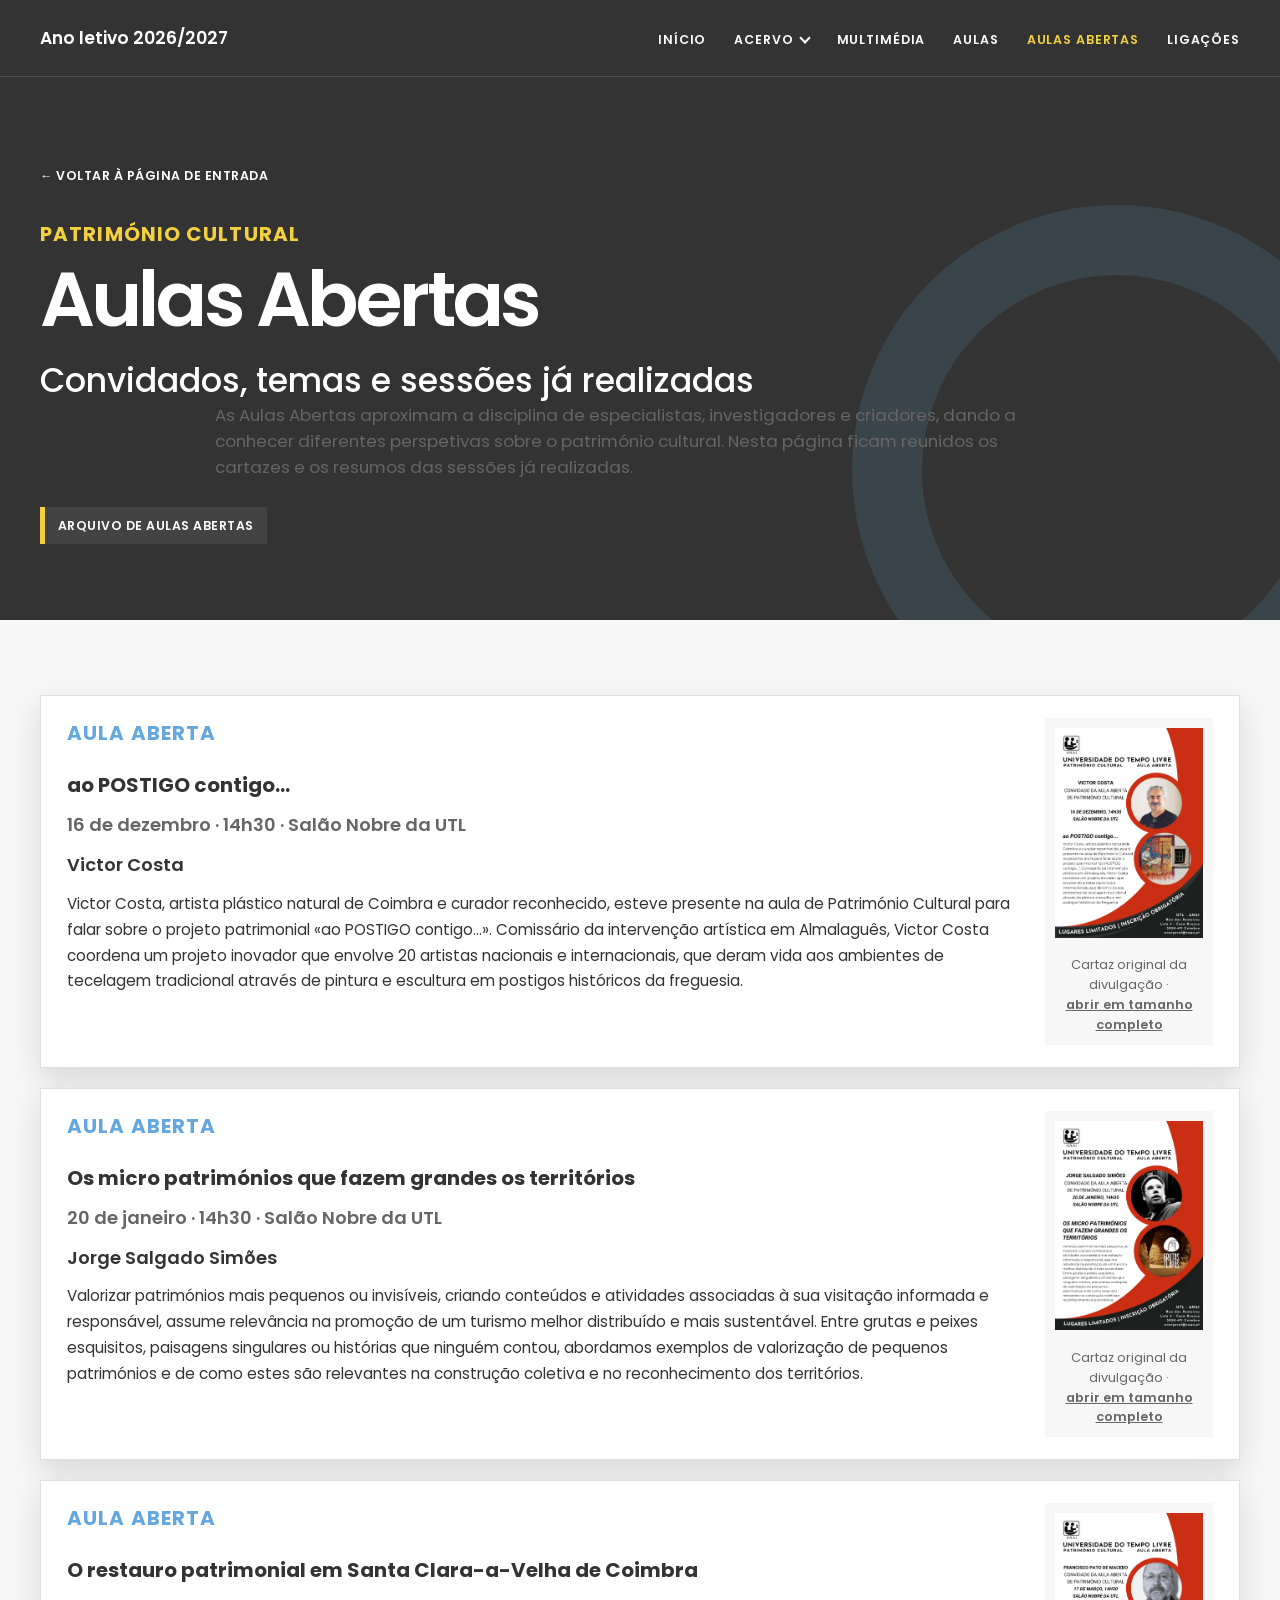
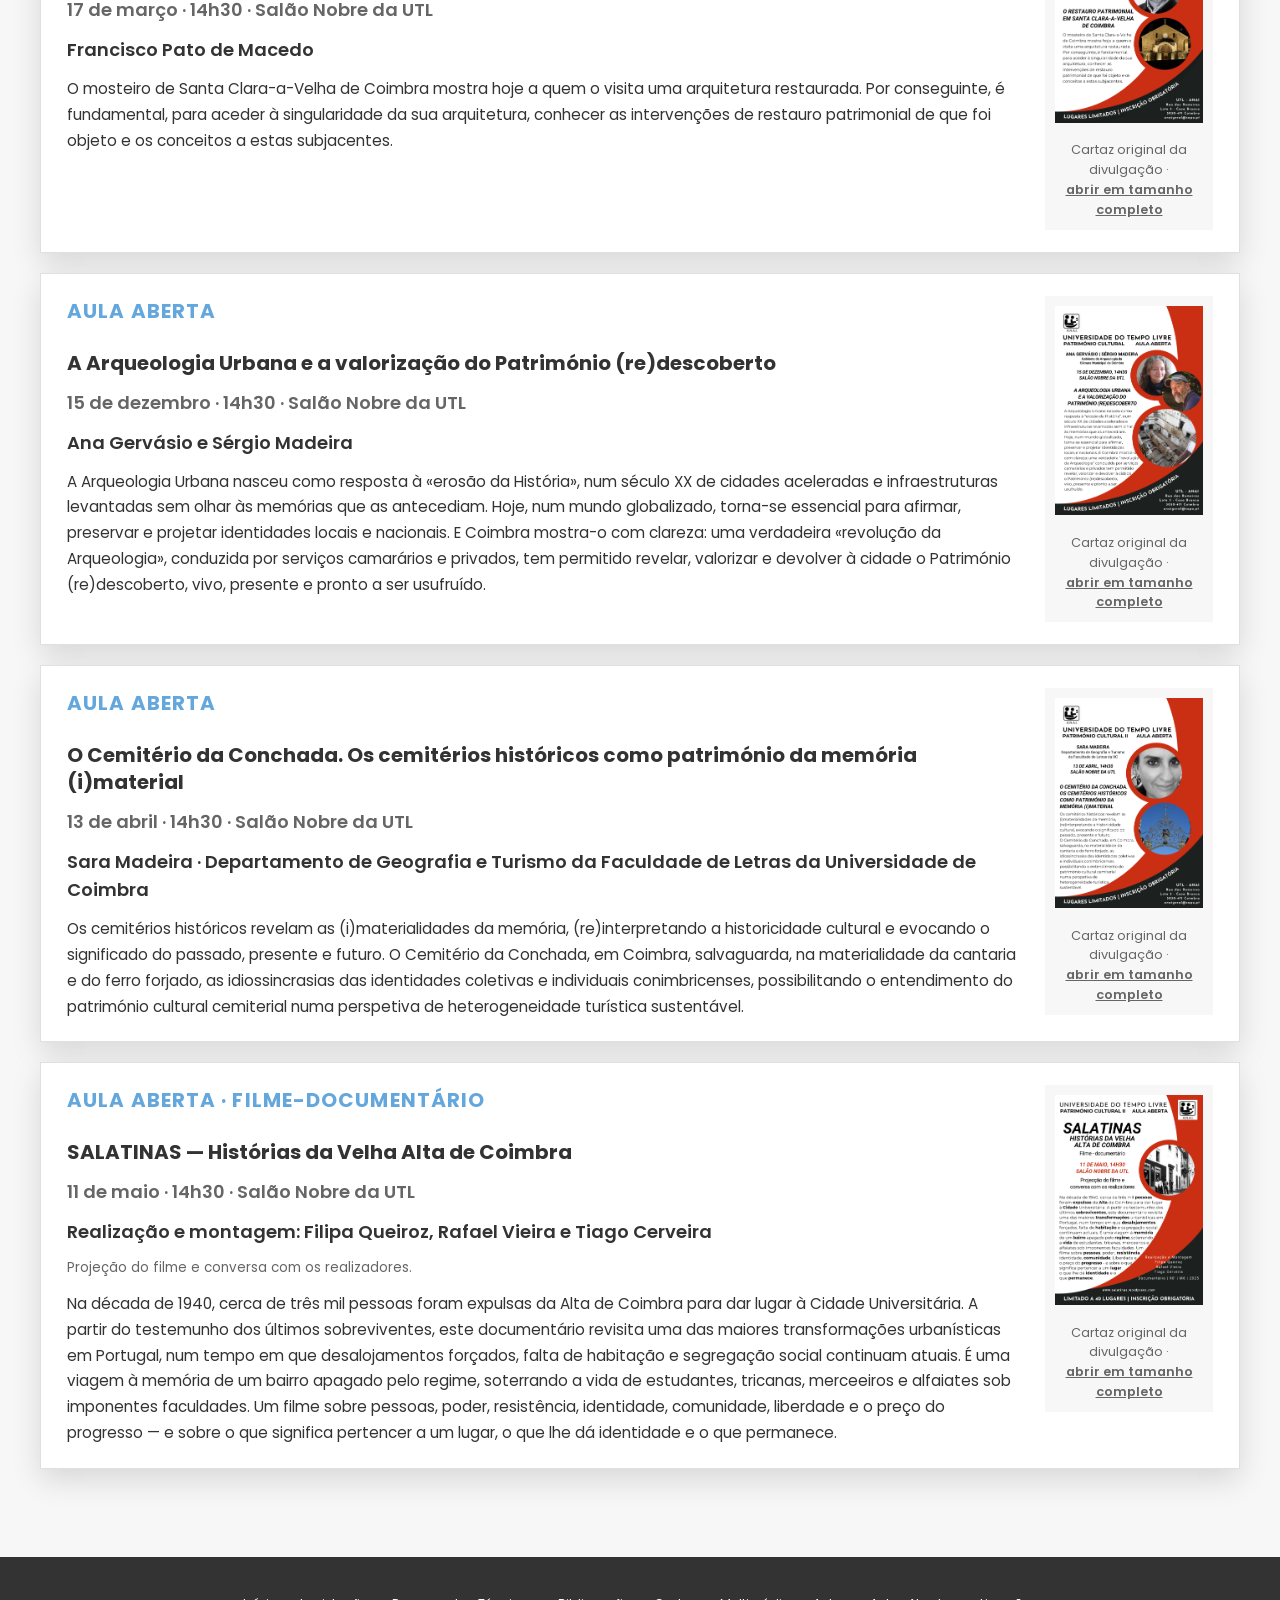
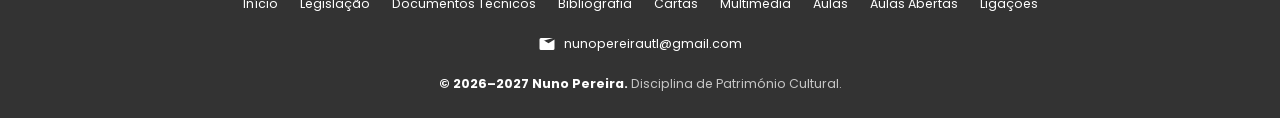
==== commit cfe9a6fe: "Make Aulas Abertas archive expandable and use row layout" ====
--- a/aulas-abertas.html
+++ b/aulas-abertas.html
@@ -16,19 +16,20 @@
 <link href="assets/site.css" rel="stylesheet"/>
 <style>
 .open-classes-intro{max-width:850px;margin:0 auto;color:var(--muted);font-size:1.05rem}
-.open-classes-grid{display:grid;grid-template-columns:repeat(auto-fit,minmax(min(100%,390px),1fr));gap:28px;align-items:start}
-.open-class-card{background:var(--white);border:1px solid var(--line);box-shadow:var(--shadow);padding:26px;display:flex;flex-direction:column;gap:14px}
+.open-classes-grid{display:flex;flex-direction:column;gap:20px}
+.open-class-card{background:var(--white);border:1px solid var(--line);box-shadow:var(--shadow);padding:22px 26px;display:grid;grid-template-columns:minmax(0,1fr) 168px;align-items:start;gap:24px}
+.open-class-details{min-width:0;display:flex;flex-direction:column;gap:12px}
 .open-class-card h2{margin:0;color:var(--charcoal);font-size:1.25rem;line-height:1.35}
 .open-class-date{margin:0;color:var(--muted);font-weight:600}
 .open-class-speaker{margin:0;font-weight:600}
 .open-class-summary{margin:0;color:var(--ink);font-size:.95rem;line-height:1.7}
 .open-class-format{margin:0;color:var(--muted);font-size:.84rem}
-.open-class-poster{margin:8px 0 0;padding:16px;background:var(--off-white);text-align:center}
+.open-class-poster{margin:0;padding:10px;background:var(--off-white);text-align:center}
 .open-class-poster a{display:inline-block}
-.open-class-poster img{width:auto;max-width:100%;max-height:620px;margin:0 auto;object-fit:contain}
+.open-class-poster img{width:100%;height:auto;max-height:270px;margin:0 auto;object-fit:contain}
 .open-class-poster figcaption{margin-top:10px;color:var(--muted);font-size:.8rem}
 .open-class-poster figcaption a{font-weight:600}
-@media(max-width:640px){.open-class-card{padding:18px}.open-class-card h2{font-size:1.1rem}.open-class-poster{padding:10px}}
+@media(max-width:640px){.open-class-card{grid-template-columns:minmax(0,1fr) 104px;gap:14px;padding:14px}.open-class-card h2{font-size:1.02rem}.open-class-date,.open-class-speaker,.open-class-summary,.open-class-format{font-size:.84rem}.open-class-poster{padding:6px}.open-class-poster img{max-height:190px}.open-class-poster figcaption{font-size:.68rem}}
 </style>
 </head>
 <body>
@@ -64,60 +65,72 @@
 <p class="eyebrow">Património Cultural</p>
 <h1>Aulas Abertas</h1>
 <p class="catalog-subtitle">Convidados, temas e sessões já realizadas</p>
-<p class="catalog-intro open-classes-intro">As Aulas Abertas aproximam a disciplina de especialistas, investigadores e criadores, dando a conhecer diferentes perspetivas sobre o património cultural. Nesta página ficam reunidos os cartazes e os resumos das seis sessões já realizadas.</p>
-<p class="catalog-count">Arquivo de seis Aulas Abertas</p>
+<p class="catalog-intro open-classes-intro">As Aulas Abertas aproximam a disciplina de especialistas, investigadores e criadores, dando a conhecer diferentes perspetivas sobre o património cultural. Nesta página ficam reunidos os cartazes e os resumos das sessões já realizadas.</p>
+<p class="catalog-count">Arquivo de Aulas Abertas</p>
 </div>
 </section>
 <section class="section soft catalog-content">
 <div class="container">
 <div class="open-classes-grid">
 <article class="open-class-card">
+<div class="open-class-details">
 <p class="eyebrow">Aula Aberta</p>
 <h2>ao POSTIGO contigo...</h2>
 <p class="open-class-date">16 de dezembro · 14h30 · Salão Nobre da UTL</p>
 <p class="open-class-speaker">Victor Costa</p>
 <p class="open-class-summary">Victor Costa, artista plástico natural de Coimbra e curador reconhecido, esteve presente na aula de Património Cultural para falar sobre o projeto patrimonial «ao POSTIGO contigo...». Comissário da intervenção artística em Almalaguês, Victor Costa coordena um projeto inovador que envolve 20 artistas nacionais e internacionais, que deram vida aos ambientes de tecelagem tradicional através de pintura e escultura em postigos históricos da freguesia.</p>
+</div>
 <figure class="open-class-poster"><a href="assets/aulas-abertas/6.png" target="_blank" rel="noopener"><img src="assets/aulas-abertas/6.png" alt="Cartaz original da Aula Aberta com Victor Costa, sobre o projeto ao POSTIGO contigo..." loading="lazy"/></a><figcaption>Cartaz original da divulgação · <a href="assets/aulas-abertas/6.png" target="_blank" rel="noopener">abrir em tamanho completo</a></figcaption></figure>
 </article>
 <article class="open-class-card">
+<div class="open-class-details">
 <p class="eyebrow">Aula Aberta</p>
 <h2>Os micro patrimónios que fazem grandes os territórios</h2>
 <p class="open-class-date">20 de janeiro · 14h30 · Salão Nobre da UTL</p>
 <p class="open-class-speaker">Jorge Salgado Simões</p>
 <p class="open-class-summary">Valorizar patrimónios mais pequenos ou invisíveis, criando conteúdos e atividades associadas à sua visitação informada e responsável, assume relevância na promoção de um turismo melhor distribuído e mais sustentável. Entre grutas e peixes esquisitos, paisagens singulares ou histórias que ninguém contou, abordamos exemplos de valorização de pequenos patrimónios e de como estes são relevantes na construção coletiva e no reconhecimento dos territórios.</p>
+</div>
 <figure class="open-class-poster"><a href="assets/aulas-abertas/5.png" target="_blank" rel="noopener"><img src="assets/aulas-abertas/5.png" alt="Cartaz original da Aula Aberta de Jorge Salgado Simões, sobre micro patrimónios e territórios" loading="lazy"/></a><figcaption>Cartaz original da divulgação · <a href="assets/aulas-abertas/5.png" target="_blank" rel="noopener">abrir em tamanho completo</a></figcaption></figure>
 </article>
 <article class="open-class-card">
+<div class="open-class-details">
 <p class="eyebrow">Aula Aberta</p>
 <h2>O restauro patrimonial em Santa Clara-a-Velha de Coimbra</h2>
 <p class="open-class-date">17 de março · 14h30 · Salão Nobre da UTL</p>
 <p class="open-class-speaker">Francisco Pato de Macedo</p>
 <p class="open-class-summary">O mosteiro de Santa Clara-a-Velha de Coimbra mostra hoje a quem o visita uma arquitetura restaurada. Por conseguinte, é fundamental, para aceder à singularidade da sua arquitetura, conhecer as intervenções de restauro patrimonial de que foi objeto e os conceitos a estas subjacentes.</p>
+</div>
 <figure class="open-class-poster"><a href="assets/aulas-abertas/4.png" target="_blank" rel="noopener"><img src="assets/aulas-abertas/4.png" alt="Cartaz original da Aula Aberta de Francisco Pato de Macedo, sobre o restauro patrimonial em Santa Clara-a-Velha" loading="lazy"/></a><figcaption>Cartaz original da divulgação · <a href="assets/aulas-abertas/4.png" target="_blank" rel="noopener">abrir em tamanho completo</a></figcaption></figure>
 </article>
 <article class="open-class-card">
+<div class="open-class-details">
 <p class="eyebrow">Aula Aberta</p>
 <h2>A Arqueologia Urbana e a valorização do Património (re)descoberto</h2>
 <p class="open-class-date">15 de dezembro · 14h30 · Salão Nobre da UTL</p>
 <p class="open-class-speaker">Ana Gervásio e Sérgio Madeira</p>
 <p class="open-class-summary">A Arqueologia Urbana nasceu como resposta à «erosão da História», num século XX de cidades aceleradas e infraestruturas levantadas sem olhar às memórias que as antecediam. Hoje, num mundo globalizado, torna-se essencial para afirmar, preservar e projetar identidades locais e nacionais. E Coimbra mostra-o com clareza: uma verdadeira «revolução da Arqueologia», conduzida por serviços camarários e privados, tem permitido revelar, valorizar e devolver à cidade o Património (re)descoberto, vivo, presente e pronto a ser usufruído.</p>
+</div>
 <figure class="open-class-poster"><a href="assets/aulas-abertas/3.png" target="_blank" rel="noopener"><img src="assets/aulas-abertas/3.png" alt="Cartaz original da Aula Aberta com Ana Gervásio e Sérgio Madeira, sobre arqueologia urbana" loading="lazy"/></a><figcaption>Cartaz original da divulgação · <a href="assets/aulas-abertas/3.png" target="_blank" rel="noopener">abrir em tamanho completo</a></figcaption></figure>
 </article>
 <article class="open-class-card">
+<div class="open-class-details">
 <p class="eyebrow">Aula Aberta</p>
 <h2>O Cemitério da Conchada. Os cemitérios históricos como património da memória (i)material</h2>
 <p class="open-class-date">13 de abril · 14h30 · Salão Nobre da UTL</p>
 <p class="open-class-speaker">Sara Madeira · Departamento de Geografia e Turismo da Faculdade de Letras da Universidade de Coimbra</p>
 <p class="open-class-summary">Os cemitérios históricos revelam as (i)materialidades da memória, (re)interpretando a historicidade cultural e evocando o significado do passado, presente e futuro. O Cemitério da Conchada, em Coimbra, salvaguarda, na materialidade da cantaria e do ferro forjado, as idiossincrasias das identidades coletivas e individuais conimbricenses, possibilitando o entendimento do património cultural cemiterial numa perspetiva de heterogeneidade turística sustentável.</p>
+</div>
 <figure class="open-class-poster"><a href="assets/aulas-abertas/2.png" target="_blank" rel="noopener"><img src="assets/aulas-abertas/2.png" alt="Cartaz original da Aula Aberta de Sara Madeira sobre o Cemitério da Conchada" loading="lazy"/></a><figcaption>Cartaz original da divulgação · <a href="assets/aulas-abertas/2.png" target="_blank" rel="noopener">abrir em tamanho completo</a></figcaption></figure>
 </article>
 <article class="open-class-card">
+<div class="open-class-details">
 <p class="eyebrow">Aula Aberta · Filme-documentário</p>
 <h2>SALATINAS — Histórias da Velha Alta de Coimbra</h2>
 <p class="open-class-date">11 de maio · 14h30 · Salão Nobre da UTL</p>
 <p class="open-class-speaker">Realização e montagem: Filipa Queiroz, Rafael Vieira e Tiago Cerveira</p>
 <p class="open-class-format">Projeção do filme e conversa com os realizadores.</p>
 <p class="open-class-summary">Na década de 1940, cerca de três mil pessoas foram expulsas da Alta de Coimbra para dar lugar à Cidade Universitária. A partir do testemunho dos últimos sobreviventes, este documentário revisita uma das maiores transformações urbanísticas em Portugal, num tempo em que desalojamentos forçados, falta de habitação e segregação social continuam atuais. É uma viagem à memória de um bairro apagado pelo regime, soterrando a vida de estudantes, tricanas, merceeiros e alfaiates sob imponentes faculdades. Um filme sobre pessoas, poder, resistência, identidade, comunidade, liberdade e o preço do progresso — e sobre o que significa pertencer a um lugar, o que lhe dá identidade e o que permanece.</p>
+</div>
 <figure class="open-class-poster"><a href="assets/aulas-abertas/1.png" target="_blank" rel="noopener"><img src="assets/aulas-abertas/1.png" alt="Cartaz original da sessão SALATINAS — Histórias da Velha Alta de Coimbra" loading="lazy"/></a><figcaption>Cartaz original da divulgação · <a href="assets/aulas-abertas/1.png" target="_blank" rel="noopener">abrir em tamanho completo</a></figcaption></figure>
 </article>
 </div>
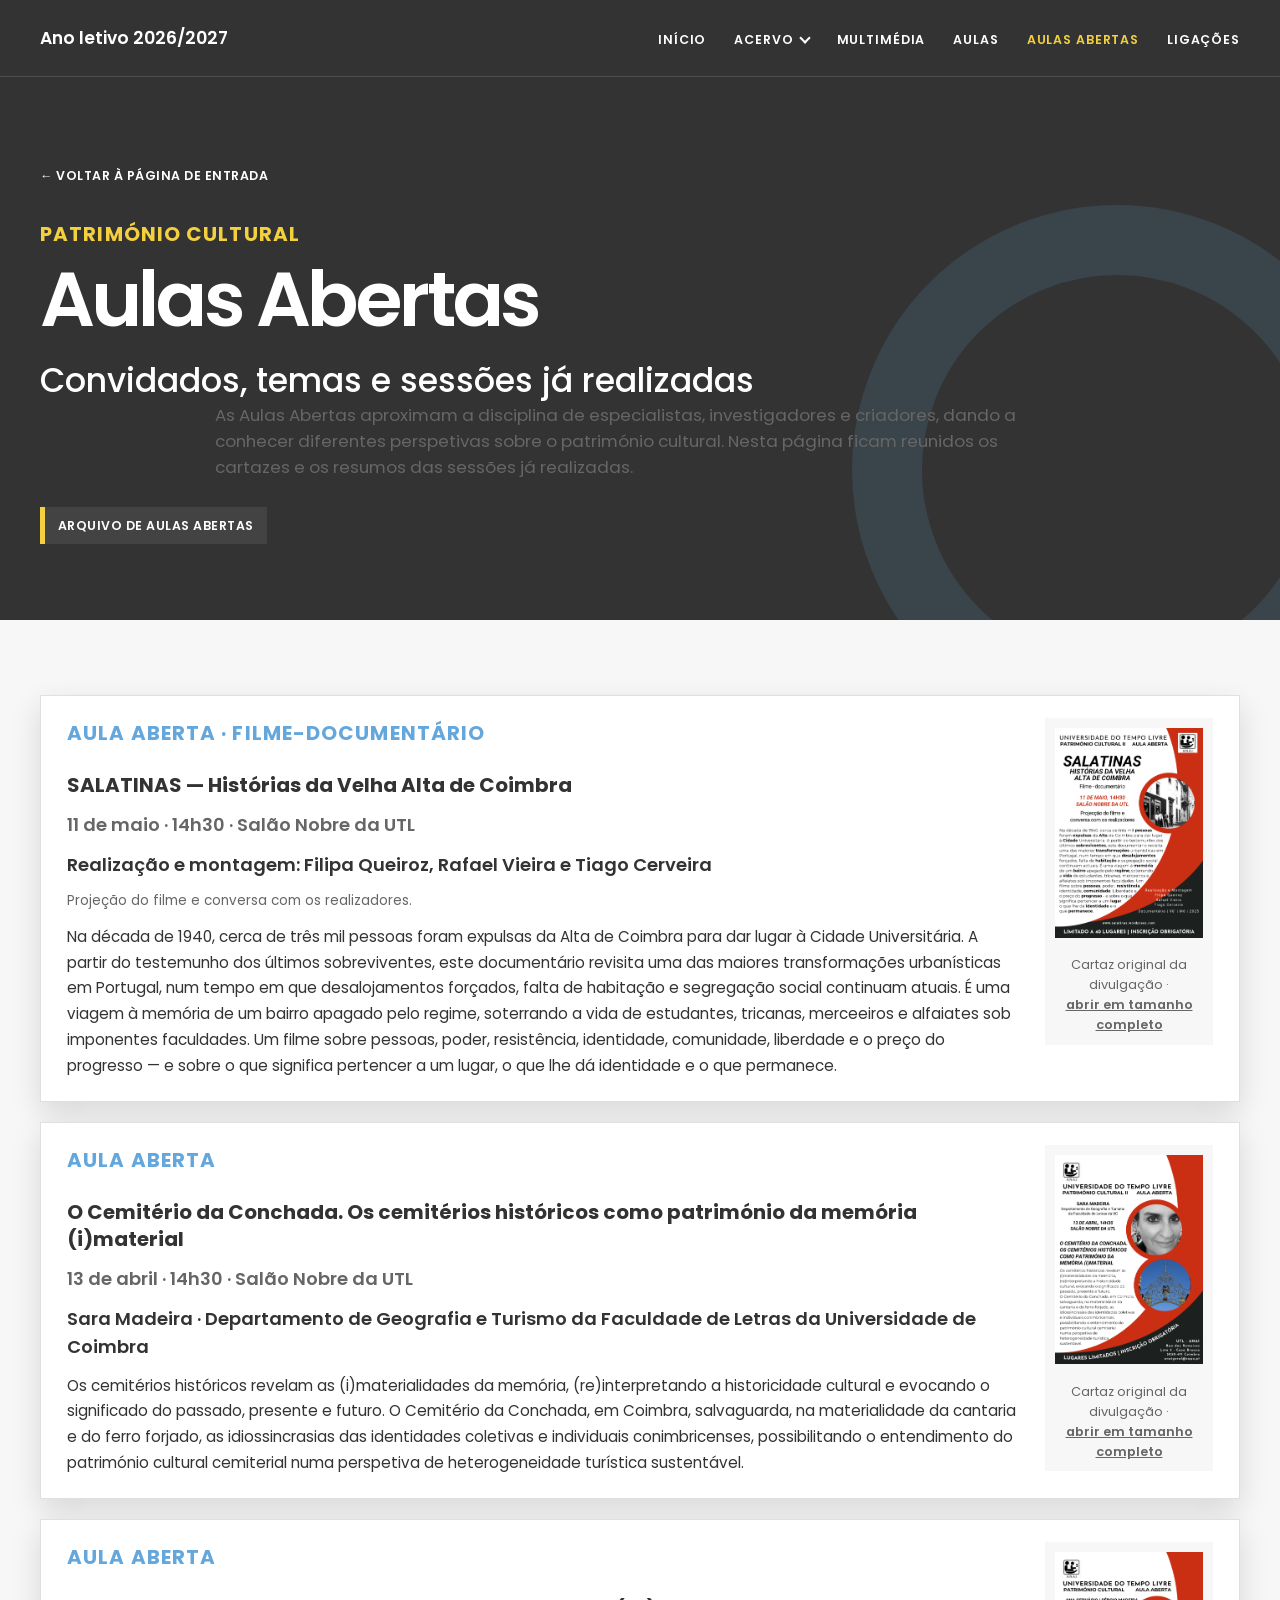
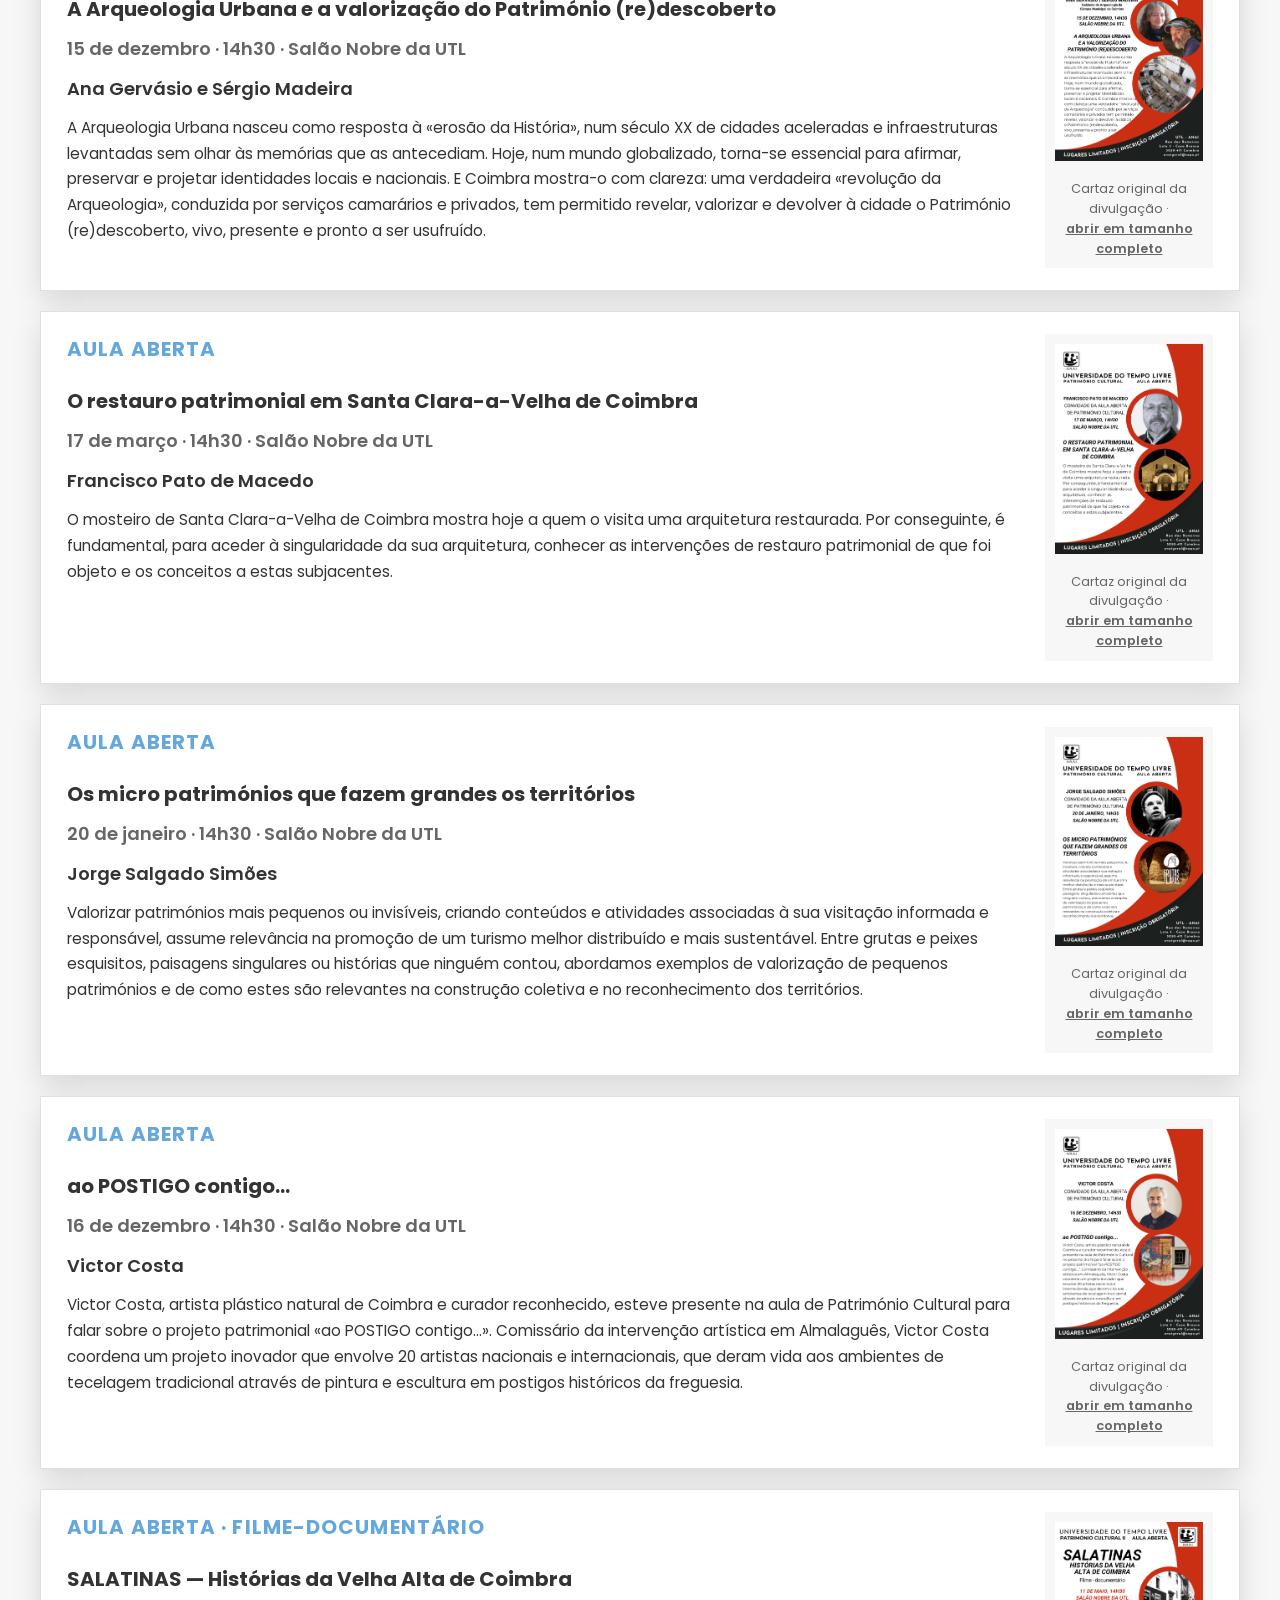
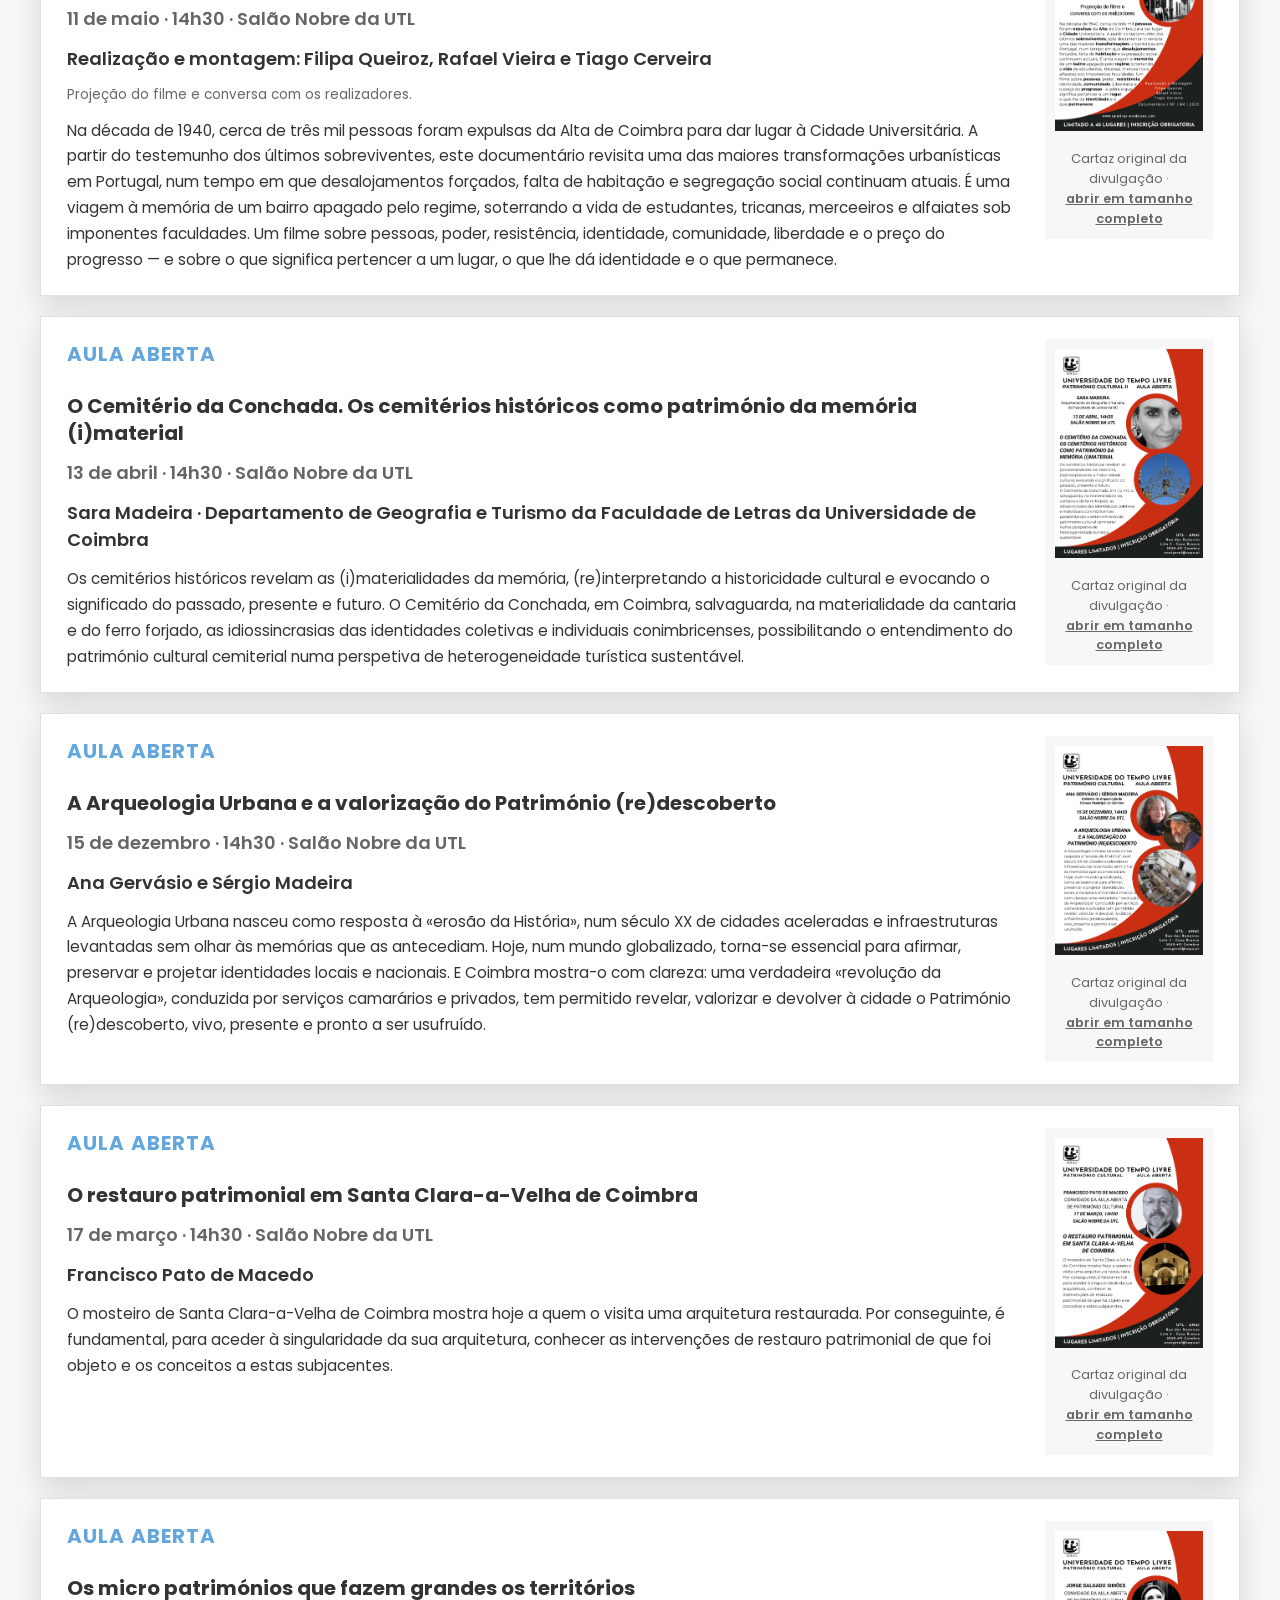
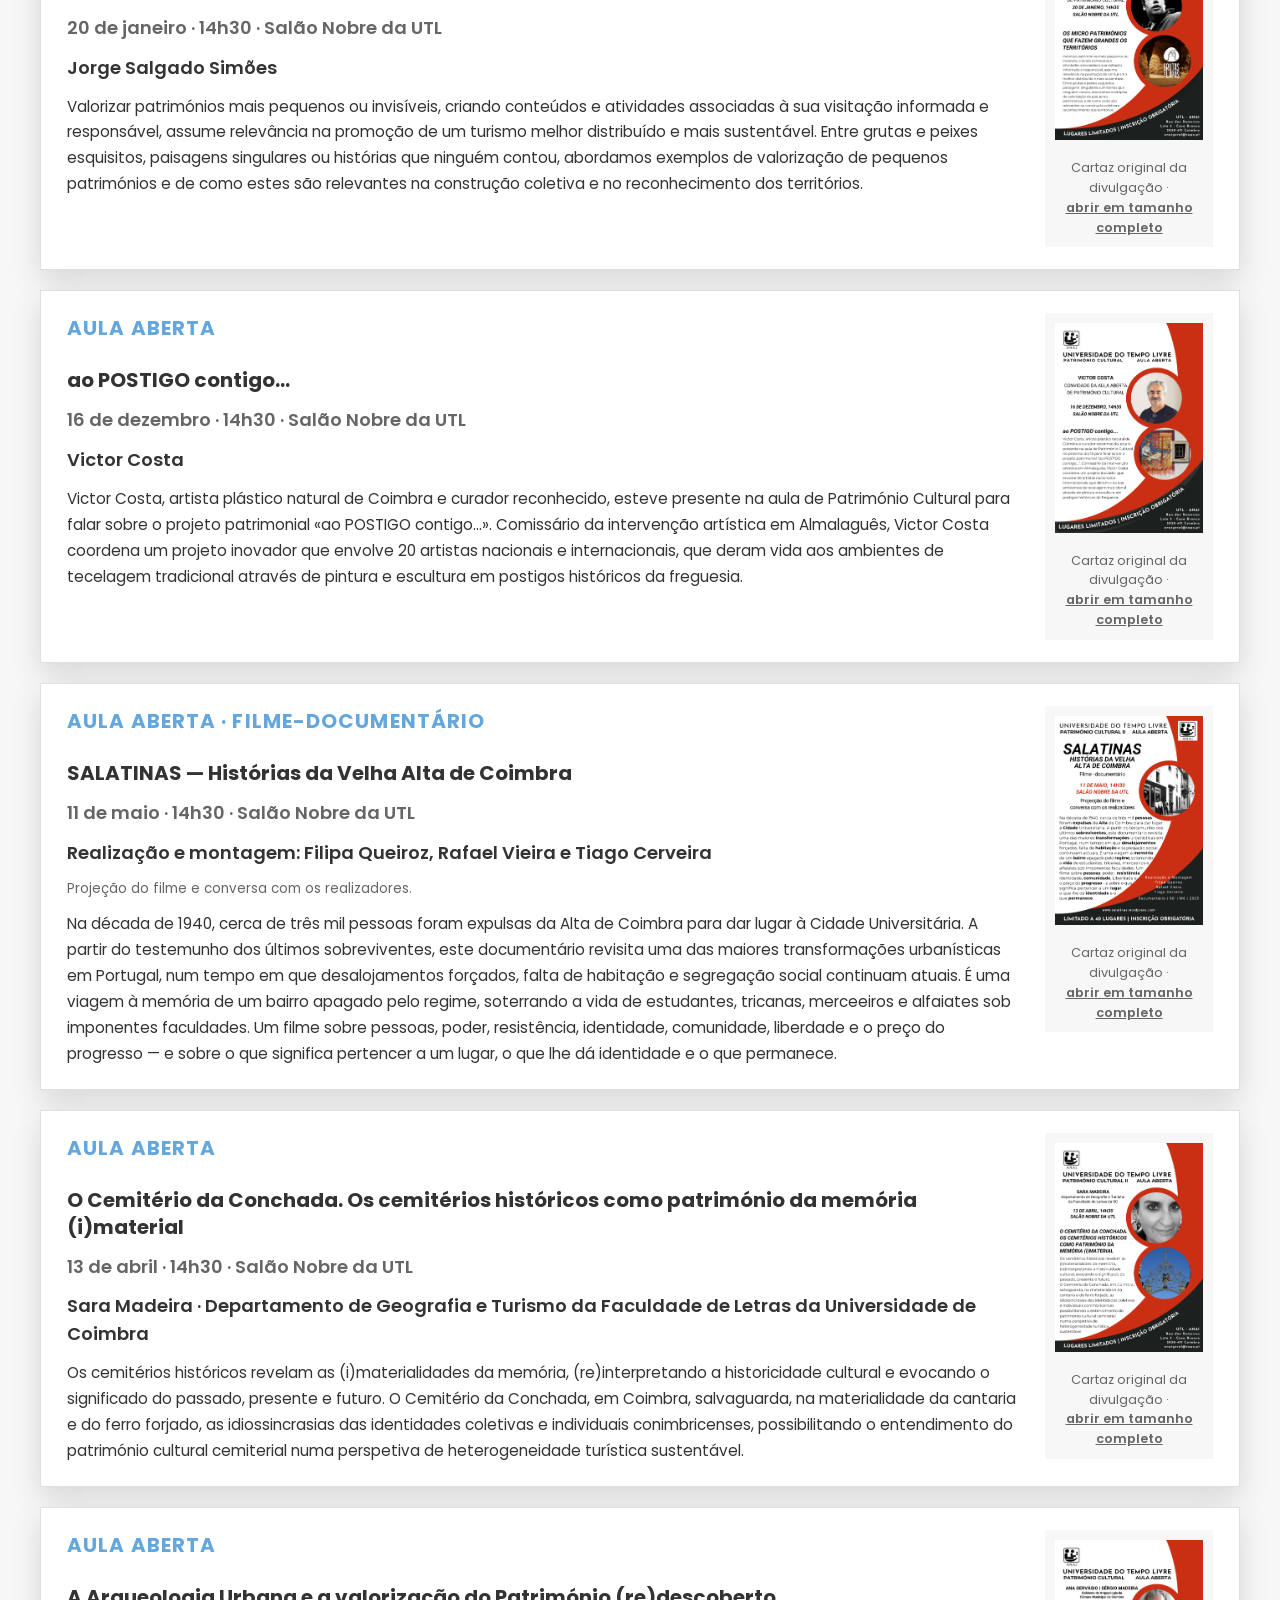
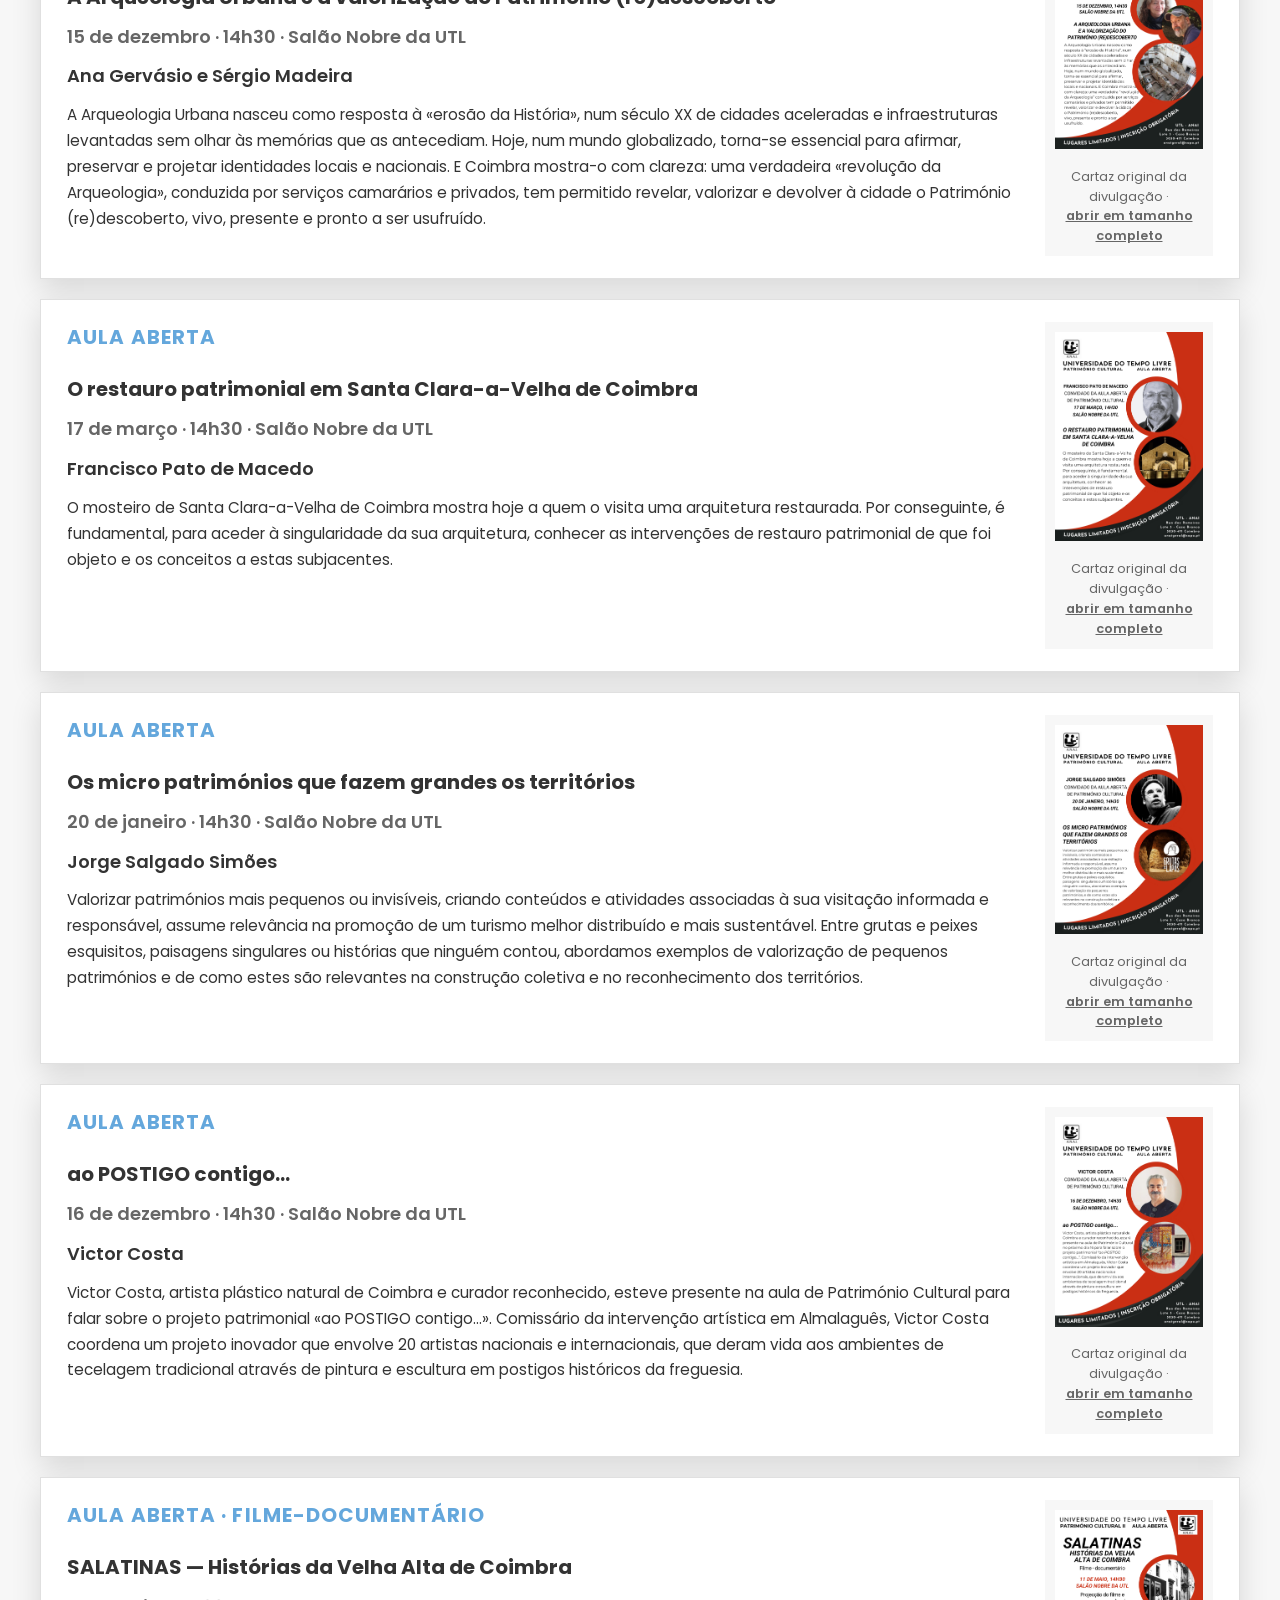
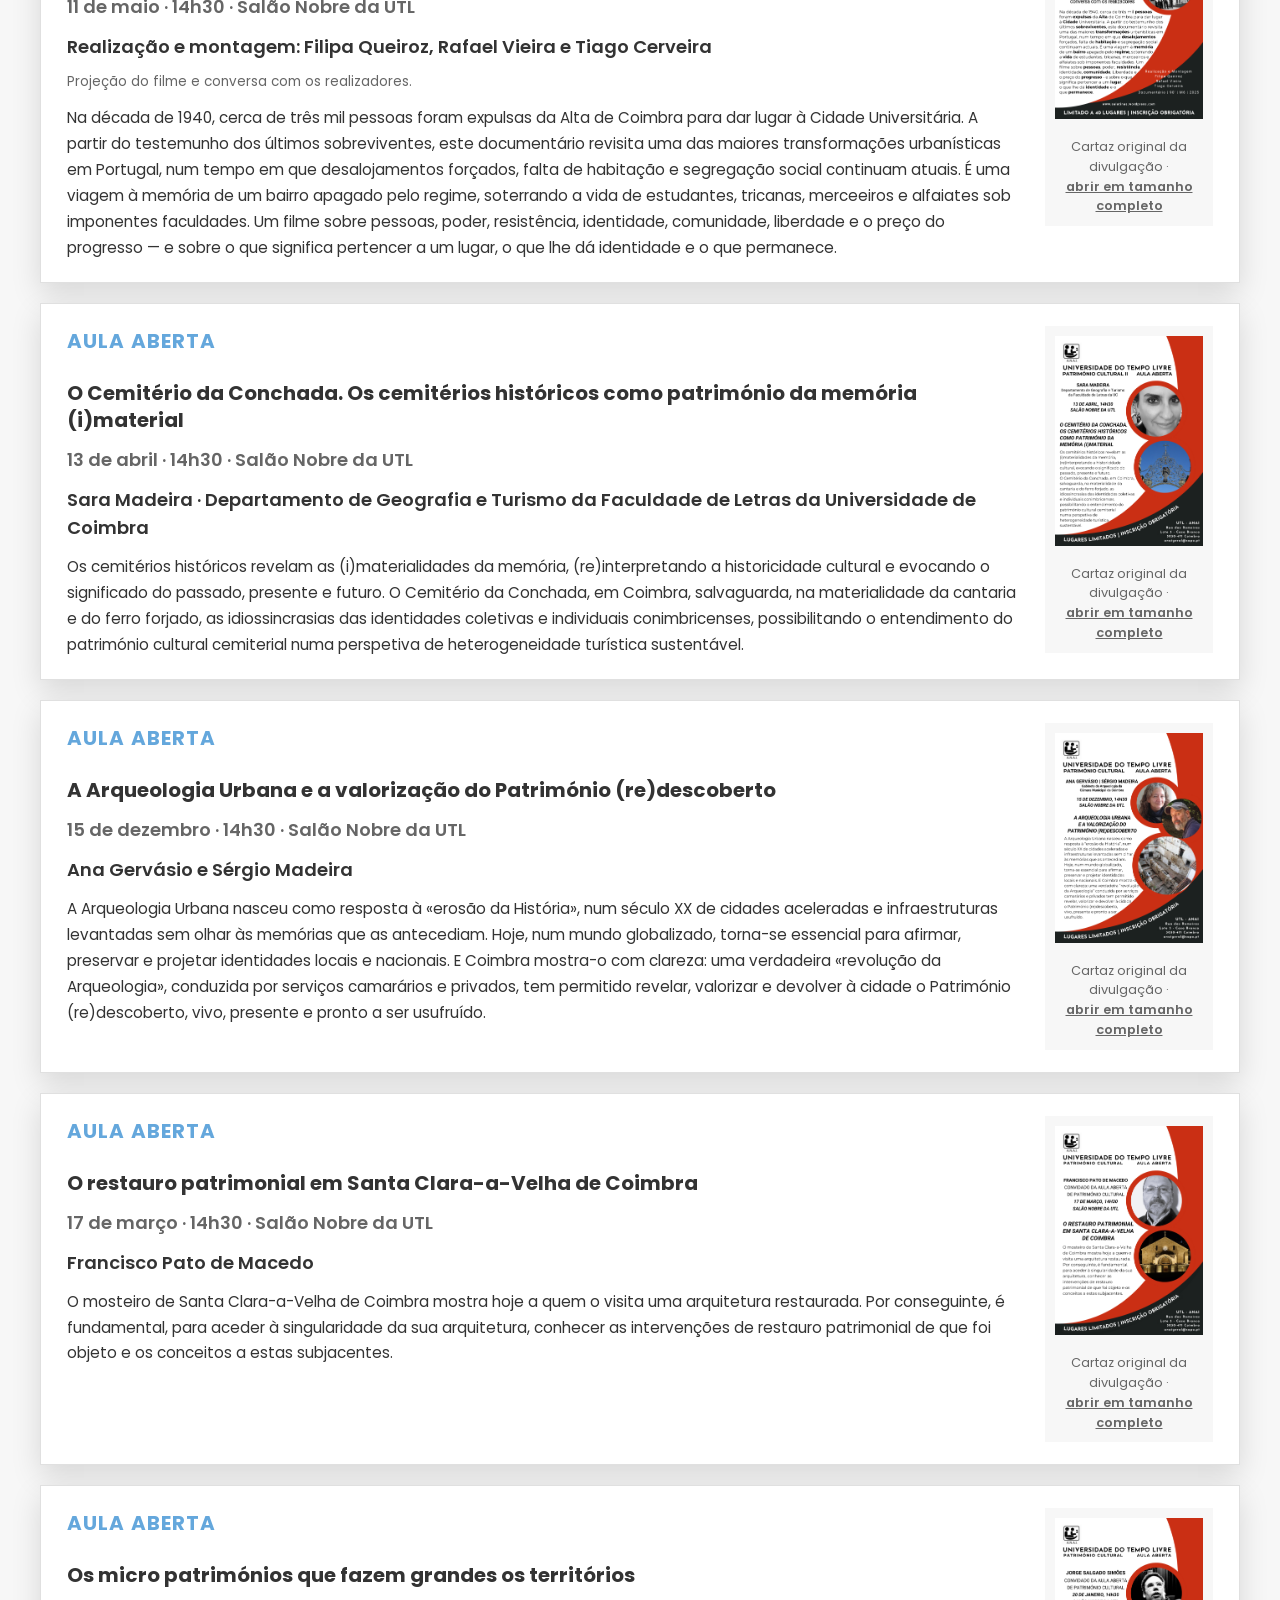
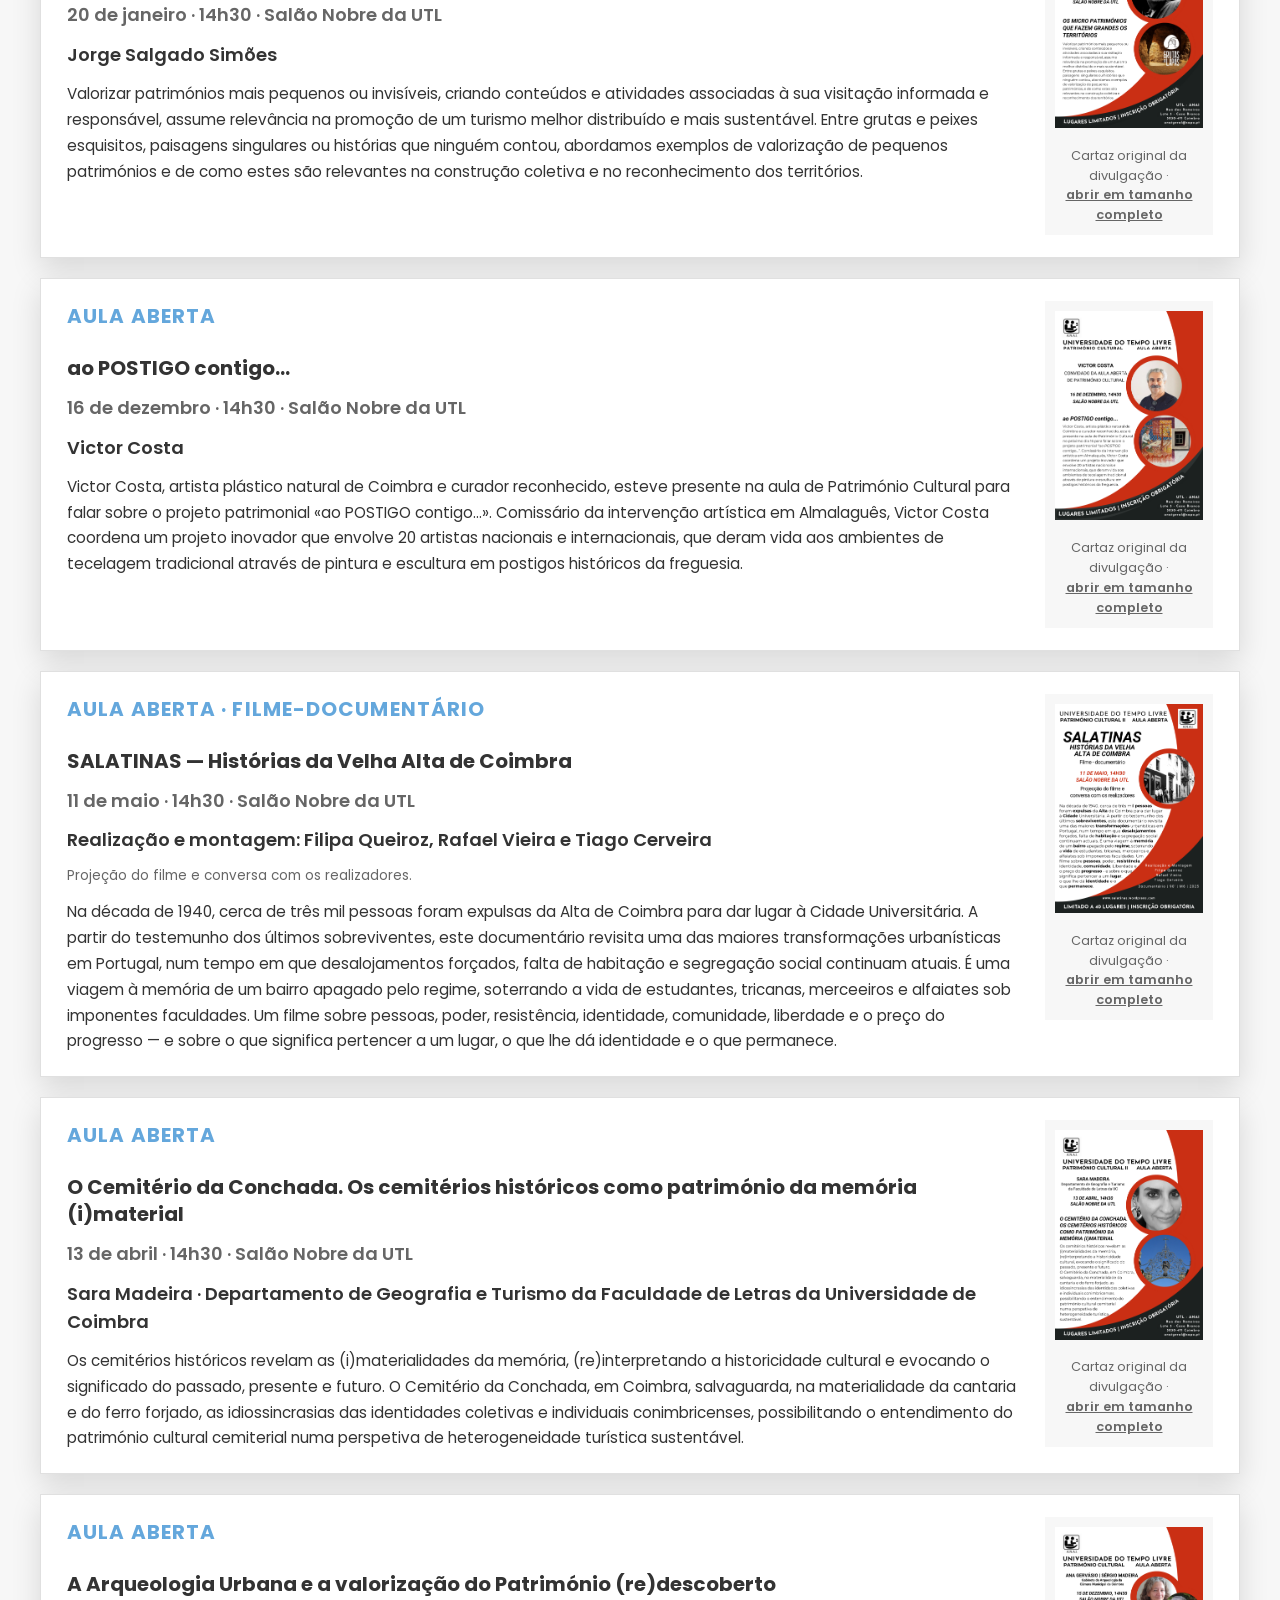
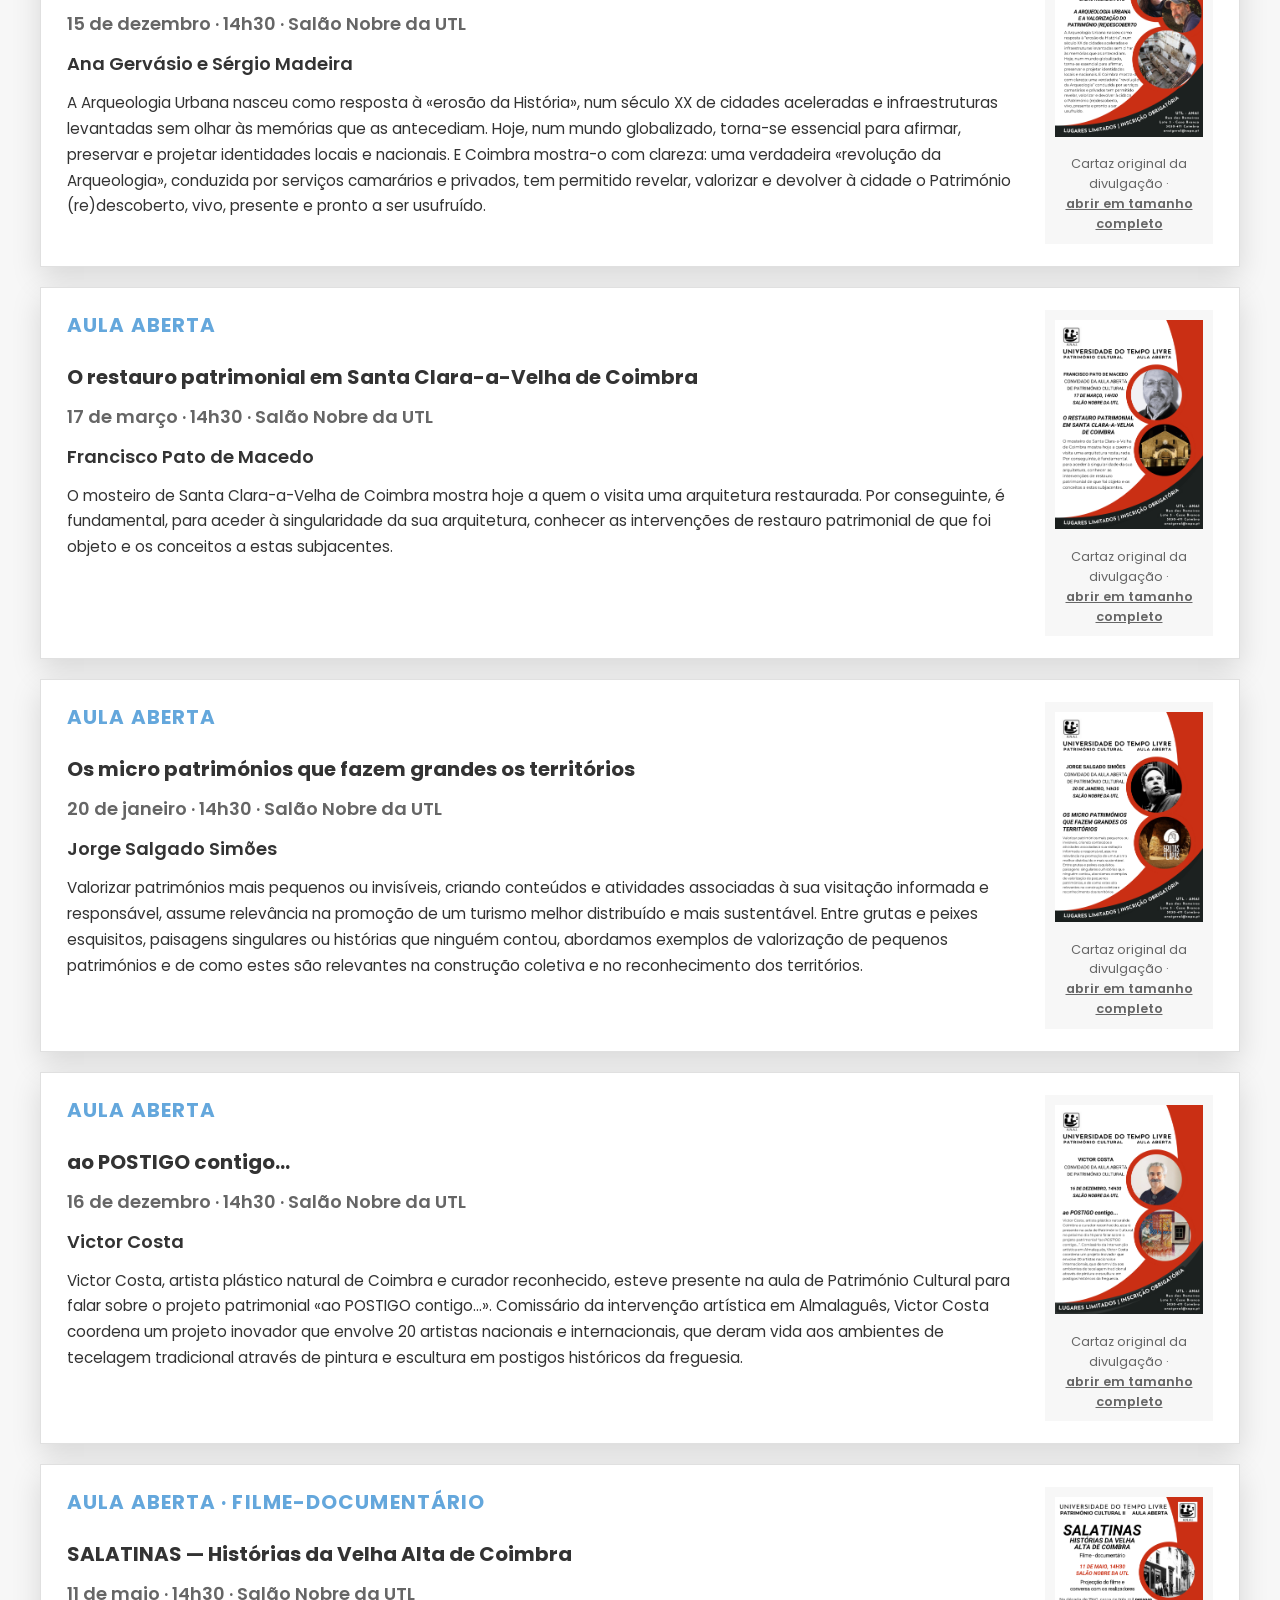
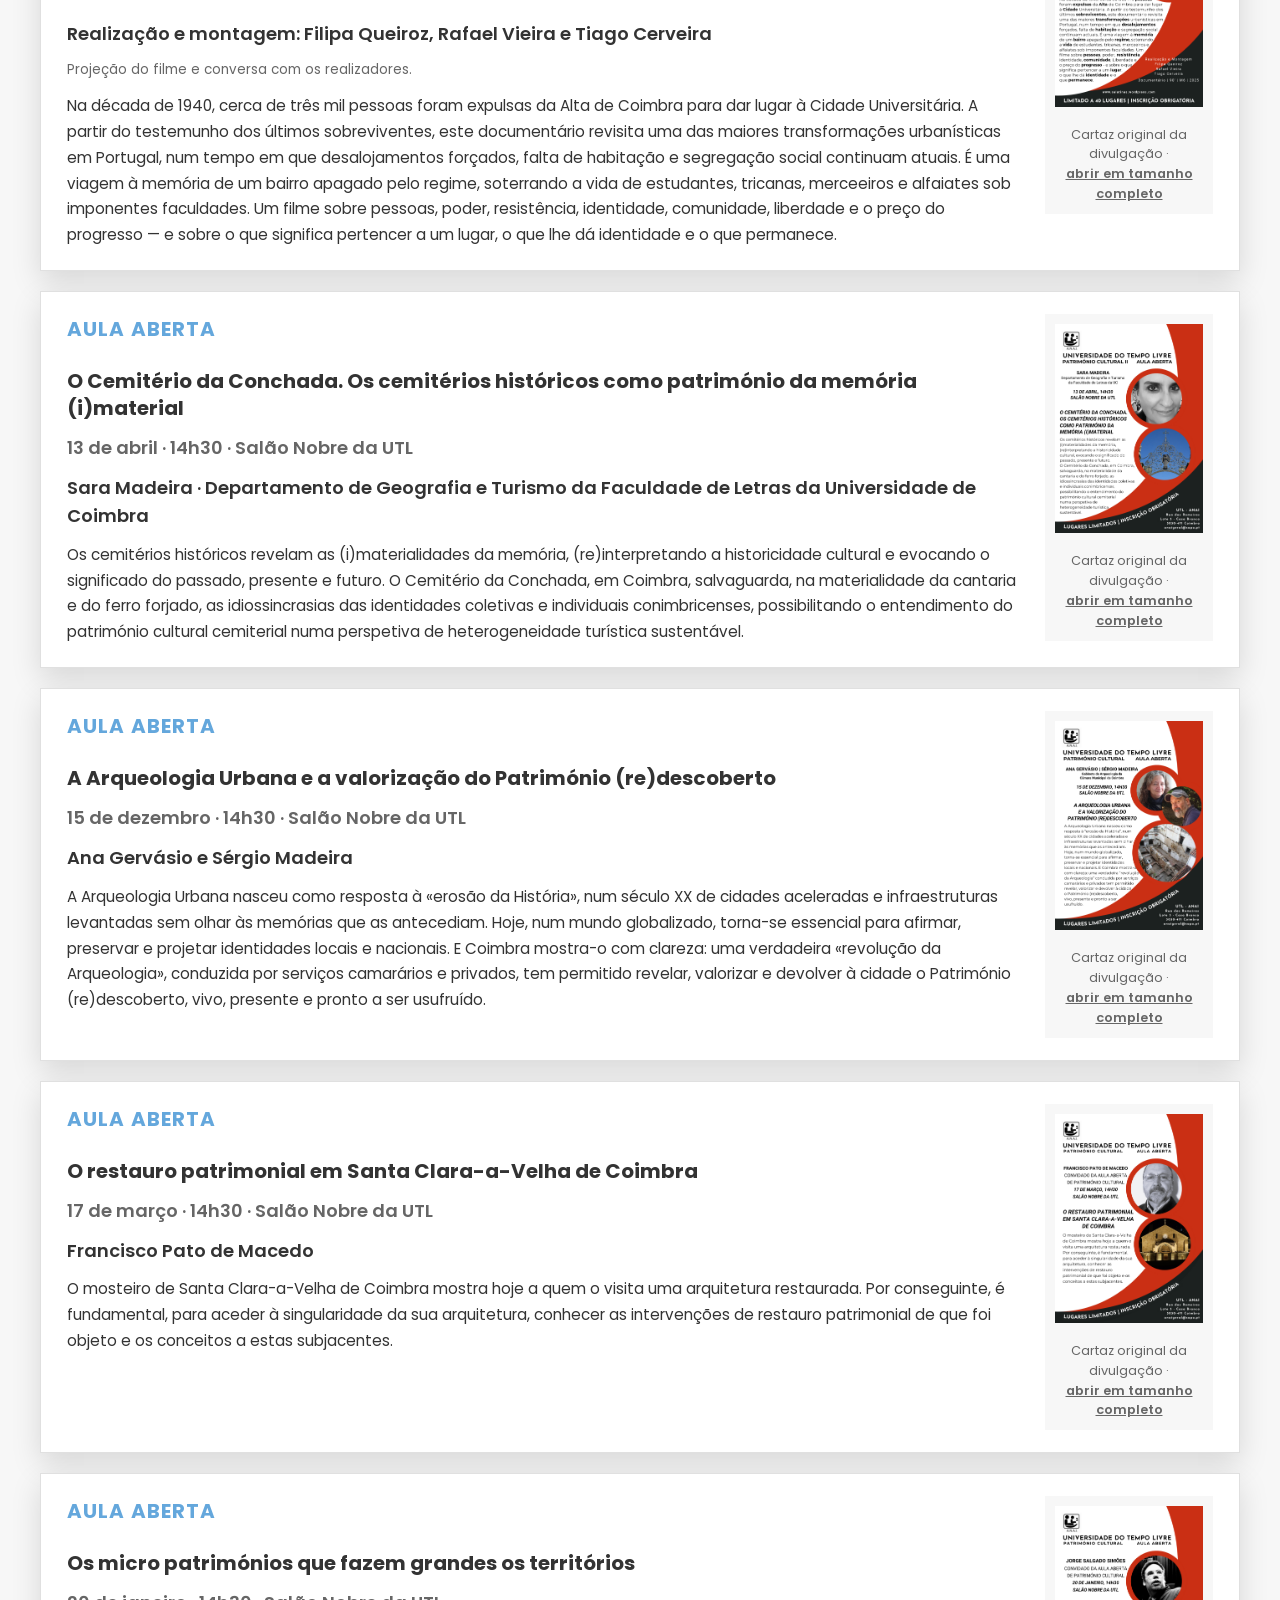
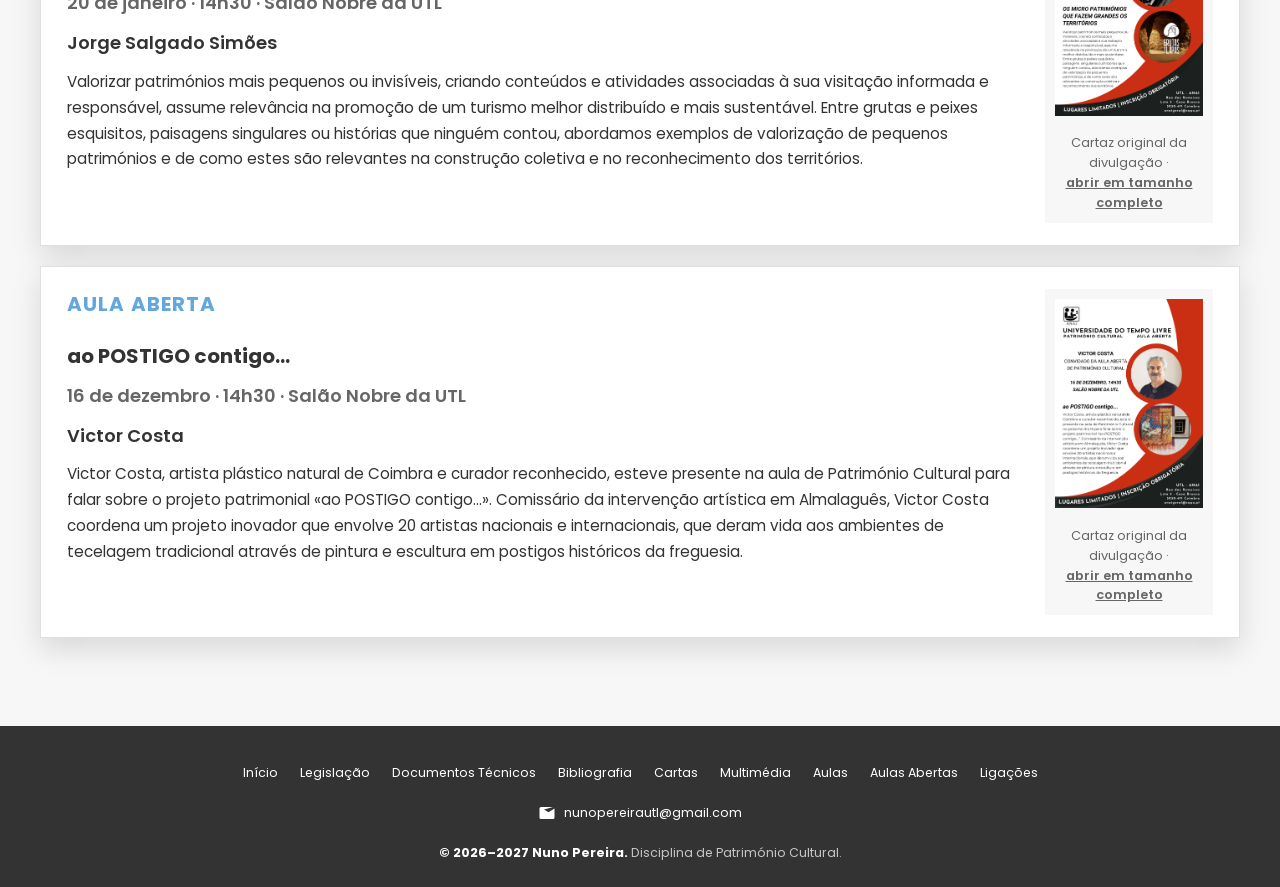
==== commit b6cea1a4: "Show open classes from newest to oldest" ====
--- a/aulas-abertas.html
+++ b/aulas-abertas.html
@@ -74,64 +74,369 @@
 <div class="open-classes-grid">
 <article class="open-class-card">
 <div class="open-class-details">
-<p class="eyebrow">Aula Aberta</p>
-<h2>ao POSTIGO contigo...</h2>
-<p class="open-class-date">16 de dezembro · 14h30 · Salão Nobre da UTL</p>
-<p class="open-class-speaker">Victor Costa</p>
-<p class="open-class-summary">Victor Costa, artista plástico natural de Coimbra e curador reconhecido, esteve presente na aula de Património Cultural para falar sobre o projeto patrimonial «ao POSTIGO contigo...». Comissário da intervenção artística em Almalaguês, Victor Costa coordena um projeto inovador que envolve 20 artistas nacionais e internacionais, que deram vida aos ambientes de tecelagem tradicional através de pintura e escultura em postigos históricos da freguesia.</p>
-</div>
-<figure class="open-class-poster"><a href="assets/aulas-abertas/6.png" target="_blank" rel="noopener"><img src="assets/aulas-abertas/6.png" alt="Cartaz original da Aula Aberta com Victor Costa, sobre o projeto ao POSTIGO contigo..." loading="lazy"/></a><figcaption>Cartaz original da divulgação · <a href="assets/aulas-abertas/6.png" target="_blank" rel="noopener">abrir em tamanho completo</a></figcaption></figure>
-</article>
-<article class="open-class-card">
-<div class="open-class-details">
-<p class="eyebrow">Aula Aberta</p>
-<h2>Os micro patrimónios que fazem grandes os territórios</h2>
-<p class="open-class-date">20 de janeiro · 14h30 · Salão Nobre da UTL</p>
-<p class="open-class-speaker">Jorge Salgado Simões</p>
-<p class="open-class-summary">Valorizar patrimónios mais pequenos ou invisíveis, criando conteúdos e atividades associadas à sua visitação informada e responsável, assume relevância na promoção de um turismo melhor distribuído e mais sustentável. Entre grutas e peixes esquisitos, paisagens singulares ou histórias que ninguém contou, abordamos exemplos de valorização de pequenos patrimónios e de como estes são relevantes na construção coletiva e no reconhecimento dos territórios.</p>
-</div>
-<figure class="open-class-poster"><a href="assets/aulas-abertas/5.png" target="_blank" rel="noopener"><img src="assets/aulas-abertas/5.png" alt="Cartaz original da Aula Aberta de Jorge Salgado Simões, sobre micro patrimónios e territórios" loading="lazy"/></a><figcaption>Cartaz original da divulgação · <a href="assets/aulas-abertas/5.png" target="_blank" rel="noopener">abrir em tamanho completo</a></figcaption></figure>
-</article>
-<article class="open-class-card">
-<div class="open-class-details">
-<p class="eyebrow">Aula Aberta</p>
-<h2>O restauro patrimonial em Santa Clara-a-Velha de Coimbra</h2>
-<p class="open-class-date">17 de março · 14h30 · Salão Nobre da UTL</p>
-<p class="open-class-speaker">Francisco Pato de Macedo</p>
-<p class="open-class-summary">O mosteiro de Santa Clara-a-Velha de Coimbra mostra hoje a quem o visita uma arquitetura restaurada. Por conseguinte, é fundamental, para aceder à singularidade da sua arquitetura, conhecer as intervenções de restauro patrimonial de que foi objeto e os conceitos a estas subjacentes.</p>
-</div>
-<figure class="open-class-poster"><a href="assets/aulas-abertas/4.png" target="_blank" rel="noopener"><img src="assets/aulas-abertas/4.png" alt="Cartaz original da Aula Aberta de Francisco Pato de Macedo, sobre o restauro patrimonial em Santa Clara-a-Velha" loading="lazy"/></a><figcaption>Cartaz original da divulgação · <a href="assets/aulas-abertas/4.png" target="_blank" rel="noopener">abrir em tamanho completo</a></figcaption></figure>
-</article>
-<article class="open-class-card">
-<div class="open-class-details">
-<p class="eyebrow">Aula Aberta</p>
-<h2>A Arqueologia Urbana e a valorização do Património (re)descoberto</h2>
-<p class="open-class-date">15 de dezembro · 14h30 · Salão Nobre da UTL</p>
-<p class="open-class-speaker">Ana Gervásio e Sérgio Madeira</p>
-<p class="open-class-summary">A Arqueologia Urbana nasceu como resposta à «erosão da História», num século XX de cidades aceleradas e infraestruturas levantadas sem olhar às memórias que as antecediam. Hoje, num mundo globalizado, torna-se essencial para afirmar, preservar e projetar identidades locais e nacionais. E Coimbra mostra-o com clareza: uma verdadeira «revolução da Arqueologia», conduzida por serviços camarários e privados, tem permitido revelar, valorizar e devolver à cidade o Património (re)descoberto, vivo, presente e pronto a ser usufruído.</p>
-</div>
-<figure class="open-class-poster"><a href="assets/aulas-abertas/3.png" target="_blank" rel="noopener"><img src="assets/aulas-abertas/3.png" alt="Cartaz original da Aula Aberta com Ana Gervásio e Sérgio Madeira, sobre arqueologia urbana" loading="lazy"/></a><figcaption>Cartaz original da divulgação · <a href="assets/aulas-abertas/3.png" target="_blank" rel="noopener">abrir em tamanho completo</a></figcaption></figure>
-</article>
-<article class="open-class-card">
-<div class="open-class-details">
-<p class="eyebrow">Aula Aberta</p>
-<h2>O Cemitério da Conchada. Os cemitérios históricos como património da memória (i)material</h2>
-<p class="open-class-date">13 de abril · 14h30 · Salão Nobre da UTL</p>
-<p class="open-class-speaker">Sara Madeira · Departamento de Geografia e Turismo da Faculdade de Letras da Universidade de Coimbra</p>
-<p class="open-class-summary">Os cemitérios históricos revelam as (i)materialidades da memória, (re)interpretando a historicidade cultural e evocando o significado do passado, presente e futuro. O Cemitério da Conchada, em Coimbra, salvaguarda, na materialidade da cantaria e do ferro forjado, as idiossincrasias das identidades coletivas e individuais conimbricenses, possibilitando o entendimento do património cultural cemiterial numa perspetiva de heterogeneidade turística sustentável.</p>
-</div>
-<figure class="open-class-poster"><a href="assets/aulas-abertas/2.png" target="_blank" rel="noopener"><img src="assets/aulas-abertas/2.png" alt="Cartaz original da Aula Aberta de Sara Madeira sobre o Cemitério da Conchada" loading="lazy"/></a><figcaption>Cartaz original da divulgação · <a href="assets/aulas-abertas/2.png" target="_blank" rel="noopener">abrir em tamanho completo</a></figcaption></figure>
-</article>
-<article class="open-class-card">
-<div class="open-class-details">
-<p class="eyebrow">Aula Aberta · Filme-documentário</p>
-<h2>SALATINAS — Histórias da Velha Alta de Coimbra</h2>
-<p class="open-class-date">11 de maio · 14h30 · Salão Nobre da UTL</p>
-<p class="open-class-speaker">Realização e montagem: Filipa Queiroz, Rafael Vieira e Tiago Cerveira</p>
-<p class="open-class-format">Projeção do filme e conversa com os realizadores.</p>
-<p class="open-class-summary">Na década de 1940, cerca de três mil pessoas foram expulsas da Alta de Coimbra para dar lugar à Cidade Universitária. A partir do testemunho dos últimos sobreviventes, este documentário revisita uma das maiores transformações urbanísticas em Portugal, num tempo em que desalojamentos forçados, falta de habitação e segregação social continuam atuais. É uma viagem à memória de um bairro apagado pelo regime, soterrando a vida de estudantes, tricanas, merceeiros e alfaiates sob imponentes faculdades. Um filme sobre pessoas, poder, resistência, identidade, comunidade, liberdade e o preço do progresso — e sobre o que significa pertencer a um lugar, o que lhe dá identidade e o que permanece.</p>
-</div>
-<figure class="open-class-poster"><a href="assets/aulas-abertas/1.png" target="_blank" rel="noopener"><img src="assets/aulas-abertas/1.png" alt="Cartaz original da sessão SALATINAS — Histórias da Velha Alta de Coimbra" loading="lazy"/></a><figcaption>Cartaz original da divulgação · <a href="assets/aulas-abertas/1.png" target="_blank" rel="noopener">abrir em tamanho completo</a></figcaption></figure>
+<p class="eyebrow">Aula Aberta · Filme-documentário</p>
+<h2>SALATINAS — Histórias da Velha Alta de Coimbra</h2>
+<p class="open-class-date">11 de maio · 14h30 · Salão Nobre da UTL</p>
+<p class="open-class-speaker">Realização e montagem: Filipa Queiroz, Rafael Vieira e Tiago Cerveira</p>
+<p class="open-class-format">Projeção do filme e conversa com os realizadores.</p>
+<p class="open-class-summary">Na década de 1940, cerca de três mil pessoas foram expulsas da Alta de Coimbra para dar lugar à Cidade Universitária. A partir do testemunho dos últimos sobreviventes, este documentário revisita uma das maiores transformações urbanísticas em Portugal, num tempo em que desalojamentos forçados, falta de habitação e segregação social continuam atuais. É uma viagem à memória de um bairro apagado pelo regime, soterrando a vida de estudantes, tricanas, merceeiros e alfaiates sob imponentes faculdades. Um filme sobre pessoas, poder, resistência, identidade, comunidade, liberdade e o preço do progresso — e sobre o que significa pertencer a um lugar, o que lhe dá identidade e o que permanece.</p>
+</div>
+<figure class="open-class-poster"><a href="assets/aulas-abertas/1.png" target="_blank" rel="noopener"><img src="assets/aulas-abertas/1.png" alt="Cartaz original da sessão SALATINAS — Histórias da Velha Alta de Coimbra" loading="lazy"/></a><figcaption>Cartaz original da divulgação · <a href="assets/aulas-abertas/1.png" target="_blank" rel="noopener">abrir em tamanho completo</a></figcaption></figure>
+</article>
+<article class="open-class-card">
+<div class="open-class-details">
+<p class="eyebrow">Aula Aberta</p>
+<h2>O Cemitério da Conchada. Os cemitérios históricos como património da memória (i)material</h2>
+<p class="open-class-date">13 de abril · 14h30 · Salão Nobre da UTL</p>
+<p class="open-class-speaker">Sara Madeira · Departamento de Geografia e Turismo da Faculdade de Letras da Universidade de Coimbra</p>
+<p class="open-class-summary">Os cemitérios históricos revelam as (i)materialidades da memória, (re)interpretando a historicidade cultural e evocando o significado do passado, presente e futuro. O Cemitério da Conchada, em Coimbra, salvaguarda, na materialidade da cantaria e do ferro forjado, as idiossincrasias das identidades coletivas e individuais conimbricenses, possibilitando o entendimento do património cultural cemiterial numa perspetiva de heterogeneidade turística sustentável.</p>
+</div>
+<figure class="open-class-poster"><a href="assets/aulas-abertas/2.png" target="_blank" rel="noopener"><img src="assets/aulas-abertas/2.png" alt="Cartaz original da Aula Aberta de Sara Madeira sobre o Cemitério da Conchada" loading="lazy"/></a><figcaption>Cartaz original da divulgação · <a href="assets/aulas-abertas/2.png" target="_blank" rel="noopener">abrir em tamanho completo</a></figcaption></figure>
+</article>
+<article class="open-class-card">
+<div class="open-class-details">
+<p class="eyebrow">Aula Aberta</p>
+<h2>A Arqueologia Urbana e a valorização do Património (re)descoberto</h2>
+<p class="open-class-date">15 de dezembro · 14h30 · Salão Nobre da UTL</p>
+<p class="open-class-speaker">Ana Gervásio e Sérgio Madeira</p>
+<p class="open-class-summary">A Arqueologia Urbana nasceu como resposta à «erosão da História», num século XX de cidades aceleradas e infraestruturas levantadas sem olhar às memórias que as antecediam. Hoje, num mundo globalizado, torna-se essencial para afirmar, preservar e projetar identidades locais e nacionais. E Coimbra mostra-o com clareza: uma verdadeira «revolução da Arqueologia», conduzida por serviços camarários e privados, tem permitido revelar, valorizar e devolver à cidade o Património (re)descoberto, vivo, presente e pronto a ser usufruído.</p>
+</div>
+<figure class="open-class-poster"><a href="assets/aulas-abertas/3.png" target="_blank" rel="noopener"><img src="assets/aulas-abertas/3.png" alt="Cartaz original da Aula Aberta com Ana Gervásio e Sérgio Madeira, sobre arqueologia urbana" loading="lazy"/></a><figcaption>Cartaz original da divulgação · <a href="assets/aulas-abertas/3.png" target="_blank" rel="noopener">abrir em tamanho completo</a></figcaption></figure>
+</article>
+<article class="open-class-card">
+<div class="open-class-details">
+<p class="eyebrow">Aula Aberta</p>
+<h2>O restauro patrimonial em Santa Clara-a-Velha de Coimbra</h2>
+<p class="open-class-date">17 de março · 14h30 · Salão Nobre da UTL</p>
+<p class="open-class-speaker">Francisco Pato de Macedo</p>
+<p class="open-class-summary">O mosteiro de Santa Clara-a-Velha de Coimbra mostra hoje a quem o visita uma arquitetura restaurada. Por conseguinte, é fundamental, para aceder à singularidade da sua arquitetura, conhecer as intervenções de restauro patrimonial de que foi objeto e os conceitos a estas subjacentes.</p>
+</div>
+<figure class="open-class-poster"><a href="assets/aulas-abertas/4.png" target="_blank" rel="noopener"><img src="assets/aulas-abertas/4.png" alt="Cartaz original da Aula Aberta de Francisco Pato de Macedo, sobre o restauro patrimonial em Santa Clara-a-Velha" loading="lazy"/></a><figcaption>Cartaz original da divulgação · <a href="assets/aulas-abertas/4.png" target="_blank" rel="noopener">abrir em tamanho completo</a></figcaption></figure>
+</article>
+<article class="open-class-card">
+<div class="open-class-details">
+<p class="eyebrow">Aula Aberta</p>
+<h2>Os micro patrimónios que fazem grandes os territórios</h2>
+<p class="open-class-date">20 de janeiro · 14h30 · Salão Nobre da UTL</p>
+<p class="open-class-speaker">Jorge Salgado Simões</p>
+<p class="open-class-summary">Valorizar patrimónios mais pequenos ou invisíveis, criando conteúdos e atividades associadas à sua visitação informada e responsável, assume relevância na promoção de um turismo melhor distribuído e mais sustentável. Entre grutas e peixes esquisitos, paisagens singulares ou histórias que ninguém contou, abordamos exemplos de valorização de pequenos patrimónios e de como estes são relevantes na construção coletiva e no reconhecimento dos territórios.</p>
+</div>
+<figure class="open-class-poster"><a href="assets/aulas-abertas/5.png" target="_blank" rel="noopener"><img src="assets/aulas-abertas/5.png" alt="Cartaz original da Aula Aberta de Jorge Salgado Simões, sobre micro patrimónios e territórios" loading="lazy"/></a><figcaption>Cartaz original da divulgação · <a href="assets/aulas-abertas/5.png" target="_blank" rel="noopener">abrir em tamanho completo</a></figcaption></figure>
+</article>
+<article class="open-class-card">
+<div class="open-class-details">
+<p class="eyebrow">Aula Aberta</p>
+<h2>ao POSTIGO contigo...</h2>
+<p class="open-class-date">16 de dezembro · 14h30 · Salão Nobre da UTL</p>
+<p class="open-class-speaker">Victor Costa</p>
+<p class="open-class-summary">Victor Costa, artista plástico natural de Coimbra e curador reconhecido, esteve presente na aula de Património Cultural para falar sobre o projeto patrimonial «ao POSTIGO contigo...». Comissário da intervenção artística em Almalaguês, Victor Costa coordena um projeto inovador que envolve 20 artistas nacionais e internacionais, que deram vida aos ambientes de tecelagem tradicional através de pintura e escultura em postigos históricos da freguesia.</p>
+</div>
+<figure class="open-class-poster"><a href="assets/aulas-abertas/6.png" target="_blank" rel="noopener"><img src="assets/aulas-abertas/6.png" alt="Cartaz original da Aula Aberta com Victor Costa, sobre o projeto ao POSTIGO contigo..." loading="lazy"/></a><figcaption>Cartaz original da divulgação · <a href="assets/aulas-abertas/6.png" target="_blank" rel="noopener">abrir em tamanho completo</a></figcaption></figure>
+</article>
+<article class="open-class-card">
+<div class="open-class-details">
+<p class="eyebrow">Aula Aberta · Filme-documentário</p>
+<h2>SALATINAS — Histórias da Velha Alta de Coimbra</h2>
+<p class="open-class-date">11 de maio · 14h30 · Salão Nobre da UTL</p>
+<p class="open-class-speaker">Realização e montagem: Filipa Queiroz, Rafael Vieira e Tiago Cerveira</p>
+<p class="open-class-format">Projeção do filme e conversa com os realizadores.</p>
+<p class="open-class-summary">Na década de 1940, cerca de três mil pessoas foram expulsas da Alta de Coimbra para dar lugar à Cidade Universitária. A partir do testemunho dos últimos sobreviventes, este documentário revisita uma das maiores transformações urbanísticas em Portugal, num tempo em que desalojamentos forçados, falta de habitação e segregação social continuam atuais. É uma viagem à memória de um bairro apagado pelo regime, soterrando a vida de estudantes, tricanas, merceeiros e alfaiates sob imponentes faculdades. Um filme sobre pessoas, poder, resistência, identidade, comunidade, liberdade e o preço do progresso — e sobre o que significa pertencer a um lugar, o que lhe dá identidade e o que permanece.</p>
+</div>
+<figure class="open-class-poster"><a href="assets/aulas-abertas/1.png" target="_blank" rel="noopener"><img src="assets/aulas-abertas/1.png" alt="Cartaz original da sessão SALATINAS — Histórias da Velha Alta de Coimbra" loading="lazy"/></a><figcaption>Cartaz original da divulgação · <a href="assets/aulas-abertas/1.png" target="_blank" rel="noopener">abrir em tamanho completo</a></figcaption></figure>
+</article>
+<article class="open-class-card">
+<div class="open-class-details">
+<p class="eyebrow">Aula Aberta</p>
+<h2>O Cemitério da Conchada. Os cemitérios históricos como património da memória (i)material</h2>
+<p class="open-class-date">13 de abril · 14h30 · Salão Nobre da UTL</p>
+<p class="open-class-speaker">Sara Madeira · Departamento de Geografia e Turismo da Faculdade de Letras da Universidade de Coimbra</p>
+<p class="open-class-summary">Os cemitérios históricos revelam as (i)materialidades da memória, (re)interpretando a historicidade cultural e evocando o significado do passado, presente e futuro. O Cemitério da Conchada, em Coimbra, salvaguarda, na materialidade da cantaria e do ferro forjado, as idiossincrasias das identidades coletivas e individuais conimbricenses, possibilitando o entendimento do património cultural cemiterial numa perspetiva de heterogeneidade turística sustentável.</p>
+</div>
+<figure class="open-class-poster"><a href="assets/aulas-abertas/2.png" target="_blank" rel="noopener"><img src="assets/aulas-abertas/2.png" alt="Cartaz original da Aula Aberta de Sara Madeira sobre o Cemitério da Conchada" loading="lazy"/></a><figcaption>Cartaz original da divulgação · <a href="assets/aulas-abertas/2.png" target="_blank" rel="noopener">abrir em tamanho completo</a></figcaption></figure>
+</article>
+<article class="open-class-card">
+<div class="open-class-details">
+<p class="eyebrow">Aula Aberta</p>
+<h2>A Arqueologia Urbana e a valorização do Património (re)descoberto</h2>
+<p class="open-class-date">15 de dezembro · 14h30 · Salão Nobre da UTL</p>
+<p class="open-class-speaker">Ana Gervásio e Sérgio Madeira</p>
+<p class="open-class-summary">A Arqueologia Urbana nasceu como resposta à «erosão da História», num século XX de cidades aceleradas e infraestruturas levantadas sem olhar às memórias que as antecediam. Hoje, num mundo globalizado, torna-se essencial para afirmar, preservar e projetar identidades locais e nacionais. E Coimbra mostra-o com clareza: uma verdadeira «revolução da Arqueologia», conduzida por serviços camarários e privados, tem permitido revelar, valorizar e devolver à cidade o Património (re)descoberto, vivo, presente e pronto a ser usufruído.</p>
+</div>
+<figure class="open-class-poster"><a href="assets/aulas-abertas/3.png" target="_blank" rel="noopener"><img src="assets/aulas-abertas/3.png" alt="Cartaz original da Aula Aberta com Ana Gervásio e Sérgio Madeira, sobre arqueologia urbana" loading="lazy"/></a><figcaption>Cartaz original da divulgação · <a href="assets/aulas-abertas/3.png" target="_blank" rel="noopener">abrir em tamanho completo</a></figcaption></figure>
+</article>
+<article class="open-class-card">
+<div class="open-class-details">
+<p class="eyebrow">Aula Aberta</p>
+<h2>O restauro patrimonial em Santa Clara-a-Velha de Coimbra</h2>
+<p class="open-class-date">17 de março · 14h30 · Salão Nobre da UTL</p>
+<p class="open-class-speaker">Francisco Pato de Macedo</p>
+<p class="open-class-summary">O mosteiro de Santa Clara-a-Velha de Coimbra mostra hoje a quem o visita uma arquitetura restaurada. Por conseguinte, é fundamental, para aceder à singularidade da sua arquitetura, conhecer as intervenções de restauro patrimonial de que foi objeto e os conceitos a estas subjacentes.</p>
+</div>
+<figure class="open-class-poster"><a href="assets/aulas-abertas/4.png" target="_blank" rel="noopener"><img src="assets/aulas-abertas/4.png" alt="Cartaz original da Aula Aberta de Francisco Pato de Macedo, sobre o restauro patrimonial em Santa Clara-a-Velha" loading="lazy"/></a><figcaption>Cartaz original da divulgação · <a href="assets/aulas-abertas/4.png" target="_blank" rel="noopener">abrir em tamanho completo</a></figcaption></figure>
+</article>
+<article class="open-class-card">
+<div class="open-class-details">
+<p class="eyebrow">Aula Aberta</p>
+<h2>Os micro patrimónios que fazem grandes os territórios</h2>
+<p class="open-class-date">20 de janeiro · 14h30 · Salão Nobre da UTL</p>
+<p class="open-class-speaker">Jorge Salgado Simões</p>
+<p class="open-class-summary">Valorizar patrimónios mais pequenos ou invisíveis, criando conteúdos e atividades associadas à sua visitação informada e responsável, assume relevância na promoção de um turismo melhor distribuído e mais sustentável. Entre grutas e peixes esquisitos, paisagens singulares ou histórias que ninguém contou, abordamos exemplos de valorização de pequenos patrimónios e de como estes são relevantes na construção coletiva e no reconhecimento dos territórios.</p>
+</div>
+<figure class="open-class-poster"><a href="assets/aulas-abertas/5.png" target="_blank" rel="noopener"><img src="assets/aulas-abertas/5.png" alt="Cartaz original da Aula Aberta de Jorge Salgado Simões, sobre micro patrimónios e territórios" loading="lazy"/></a><figcaption>Cartaz original da divulgação · <a href="assets/aulas-abertas/5.png" target="_blank" rel="noopener">abrir em tamanho completo</a></figcaption></figure>
+</article>
+<article class="open-class-card">
+<div class="open-class-details">
+<p class="eyebrow">Aula Aberta</p>
+<h2>ao POSTIGO contigo...</h2>
+<p class="open-class-date">16 de dezembro · 14h30 · Salão Nobre da UTL</p>
+<p class="open-class-speaker">Victor Costa</p>
+<p class="open-class-summary">Victor Costa, artista plástico natural de Coimbra e curador reconhecido, esteve presente na aula de Património Cultural para falar sobre o projeto patrimonial «ao POSTIGO contigo...». Comissário da intervenção artística em Almalaguês, Victor Costa coordena um projeto inovador que envolve 20 artistas nacionais e internacionais, que deram vida aos ambientes de tecelagem tradicional através de pintura e escultura em postigos históricos da freguesia.</p>
+</div>
+<figure class="open-class-poster"><a href="assets/aulas-abertas/6.png" target="_blank" rel="noopener"><img src="assets/aulas-abertas/6.png" alt="Cartaz original da Aula Aberta com Victor Costa, sobre o projeto ao POSTIGO contigo..." loading="lazy"/></a><figcaption>Cartaz original da divulgação · <a href="assets/aulas-abertas/6.png" target="_blank" rel="noopener">abrir em tamanho completo</a></figcaption></figure>
+</article>
+<article class="open-class-card">
+<div class="open-class-details">
+<p class="eyebrow">Aula Aberta · Filme-documentário</p>
+<h2>SALATINAS — Histórias da Velha Alta de Coimbra</h2>
+<p class="open-class-date">11 de maio · 14h30 · Salão Nobre da UTL</p>
+<p class="open-class-speaker">Realização e montagem: Filipa Queiroz, Rafael Vieira e Tiago Cerveira</p>
+<p class="open-class-format">Projeção do filme e conversa com os realizadores.</p>
+<p class="open-class-summary">Na década de 1940, cerca de três mil pessoas foram expulsas da Alta de Coimbra para dar lugar à Cidade Universitária. A partir do testemunho dos últimos sobreviventes, este documentário revisita uma das maiores transformações urbanísticas em Portugal, num tempo em que desalojamentos forçados, falta de habitação e segregação social continuam atuais. É uma viagem à memória de um bairro apagado pelo regime, soterrando a vida de estudantes, tricanas, merceeiros e alfaiates sob imponentes faculdades. Um filme sobre pessoas, poder, resistência, identidade, comunidade, liberdade e o preço do progresso — e sobre o que significa pertencer a um lugar, o que lhe dá identidade e o que permanece.</p>
+</div>
+<figure class="open-class-poster"><a href="assets/aulas-abertas/1.png" target="_blank" rel="noopener"><img src="assets/aulas-abertas/1.png" alt="Cartaz original da sessão SALATINAS — Histórias da Velha Alta de Coimbra" loading="lazy"/></a><figcaption>Cartaz original da divulgação · <a href="assets/aulas-abertas/1.png" target="_blank" rel="noopener">abrir em tamanho completo</a></figcaption></figure>
+</article>
+<article class="open-class-card">
+<div class="open-class-details">
+<p class="eyebrow">Aula Aberta</p>
+<h2>O Cemitério da Conchada. Os cemitérios históricos como património da memória (i)material</h2>
+<p class="open-class-date">13 de abril · 14h30 · Salão Nobre da UTL</p>
+<p class="open-class-speaker">Sara Madeira · Departamento de Geografia e Turismo da Faculdade de Letras da Universidade de Coimbra</p>
+<p class="open-class-summary">Os cemitérios históricos revelam as (i)materialidades da memória, (re)interpretando a historicidade cultural e evocando o significado do passado, presente e futuro. O Cemitério da Conchada, em Coimbra, salvaguarda, na materialidade da cantaria e do ferro forjado, as idiossincrasias das identidades coletivas e individuais conimbricenses, possibilitando o entendimento do património cultural cemiterial numa perspetiva de heterogeneidade turística sustentável.</p>
+</div>
+<figure class="open-class-poster"><a href="assets/aulas-abertas/2.png" target="_blank" rel="noopener"><img src="assets/aulas-abertas/2.png" alt="Cartaz original da Aula Aberta de Sara Madeira sobre o Cemitério da Conchada" loading="lazy"/></a><figcaption>Cartaz original da divulgação · <a href="assets/aulas-abertas/2.png" target="_blank" rel="noopener">abrir em tamanho completo</a></figcaption></figure>
+</article>
+<article class="open-class-card">
+<div class="open-class-details">
+<p class="eyebrow">Aula Aberta</p>
+<h2>A Arqueologia Urbana e a valorização do Património (re)descoberto</h2>
+<p class="open-class-date">15 de dezembro · 14h30 · Salão Nobre da UTL</p>
+<p class="open-class-speaker">Ana Gervásio e Sérgio Madeira</p>
+<p class="open-class-summary">A Arqueologia Urbana nasceu como resposta à «erosão da História», num século XX de cidades aceleradas e infraestruturas levantadas sem olhar às memórias que as antecediam. Hoje, num mundo globalizado, torna-se essencial para afirmar, preservar e projetar identidades locais e nacionais. E Coimbra mostra-o com clareza: uma verdadeira «revolução da Arqueologia», conduzida por serviços camarários e privados, tem permitido revelar, valorizar e devolver à cidade o Património (re)descoberto, vivo, presente e pronto a ser usufruído.</p>
+</div>
+<figure class="open-class-poster"><a href="assets/aulas-abertas/3.png" target="_blank" rel="noopener"><img src="assets/aulas-abertas/3.png" alt="Cartaz original da Aula Aberta com Ana Gervásio e Sérgio Madeira, sobre arqueologia urbana" loading="lazy"/></a><figcaption>Cartaz original da divulgação · <a href="assets/aulas-abertas/3.png" target="_blank" rel="noopener">abrir em tamanho completo</a></figcaption></figure>
+</article>
+<article class="open-class-card">
+<div class="open-class-details">
+<p class="eyebrow">Aula Aberta</p>
+<h2>O restauro patrimonial em Santa Clara-a-Velha de Coimbra</h2>
+<p class="open-class-date">17 de março · 14h30 · Salão Nobre da UTL</p>
+<p class="open-class-speaker">Francisco Pato de Macedo</p>
+<p class="open-class-summary">O mosteiro de Santa Clara-a-Velha de Coimbra mostra hoje a quem o visita uma arquitetura restaurada. Por conseguinte, é fundamental, para aceder à singularidade da sua arquitetura, conhecer as intervenções de restauro patrimonial de que foi objeto e os conceitos a estas subjacentes.</p>
+</div>
+<figure class="open-class-poster"><a href="assets/aulas-abertas/4.png" target="_blank" rel="noopener"><img src="assets/aulas-abertas/4.png" alt="Cartaz original da Aula Aberta de Francisco Pato de Macedo, sobre o restauro patrimonial em Santa Clara-a-Velha" loading="lazy"/></a><figcaption>Cartaz original da divulgação · <a href="assets/aulas-abertas/4.png" target="_blank" rel="noopener">abrir em tamanho completo</a></figcaption></figure>
+</article>
+<article class="open-class-card">
+<div class="open-class-details">
+<p class="eyebrow">Aula Aberta</p>
+<h2>Os micro patrimónios que fazem grandes os territórios</h2>
+<p class="open-class-date">20 de janeiro · 14h30 · Salão Nobre da UTL</p>
+<p class="open-class-speaker">Jorge Salgado Simões</p>
+<p class="open-class-summary">Valorizar patrimónios mais pequenos ou invisíveis, criando conteúdos e atividades associadas à sua visitação informada e responsável, assume relevância na promoção de um turismo melhor distribuído e mais sustentável. Entre grutas e peixes esquisitos, paisagens singulares ou histórias que ninguém contou, abordamos exemplos de valorização de pequenos patrimónios e de como estes são relevantes na construção coletiva e no reconhecimento dos territórios.</p>
+</div>
+<figure class="open-class-poster"><a href="assets/aulas-abertas/5.png" target="_blank" rel="noopener"><img src="assets/aulas-abertas/5.png" alt="Cartaz original da Aula Aberta de Jorge Salgado Simões, sobre micro patrimónios e territórios" loading="lazy"/></a><figcaption>Cartaz original da divulgação · <a href="assets/aulas-abertas/5.png" target="_blank" rel="noopener">abrir em tamanho completo</a></figcaption></figure>
+</article>
+<article class="open-class-card">
+<div class="open-class-details">
+<p class="eyebrow">Aula Aberta</p>
+<h2>ao POSTIGO contigo...</h2>
+<p class="open-class-date">16 de dezembro · 14h30 · Salão Nobre da UTL</p>
+<p class="open-class-speaker">Victor Costa</p>
+<p class="open-class-summary">Victor Costa, artista plástico natural de Coimbra e curador reconhecido, esteve presente na aula de Património Cultural para falar sobre o projeto patrimonial «ao POSTIGO contigo...». Comissário da intervenção artística em Almalaguês, Victor Costa coordena um projeto inovador que envolve 20 artistas nacionais e internacionais, que deram vida aos ambientes de tecelagem tradicional através de pintura e escultura em postigos históricos da freguesia.</p>
+</div>
+<figure class="open-class-poster"><a href="assets/aulas-abertas/6.png" target="_blank" rel="noopener"><img src="assets/aulas-abertas/6.png" alt="Cartaz original da Aula Aberta com Victor Costa, sobre o projeto ao POSTIGO contigo..." loading="lazy"/></a><figcaption>Cartaz original da divulgação · <a href="assets/aulas-abertas/6.png" target="_blank" rel="noopener">abrir em tamanho completo</a></figcaption></figure>
+</article>
+<article class="open-class-card">
+<div class="open-class-details">
+<p class="eyebrow">Aula Aberta · Filme-documentário</p>
+<h2>SALATINAS — Histórias da Velha Alta de Coimbra</h2>
+<p class="open-class-date">11 de maio · 14h30 · Salão Nobre da UTL</p>
+<p class="open-class-speaker">Realização e montagem: Filipa Queiroz, Rafael Vieira e Tiago Cerveira</p>
+<p class="open-class-format">Projeção do filme e conversa com os realizadores.</p>
+<p class="open-class-summary">Na década de 1940, cerca de três mil pessoas foram expulsas da Alta de Coimbra para dar lugar à Cidade Universitária. A partir do testemunho dos últimos sobreviventes, este documentário revisita uma das maiores transformações urbanísticas em Portugal, num tempo em que desalojamentos forçados, falta de habitação e segregação social continuam atuais. É uma viagem à memória de um bairro apagado pelo regime, soterrando a vida de estudantes, tricanas, merceeiros e alfaiates sob imponentes faculdades. Um filme sobre pessoas, poder, resistência, identidade, comunidade, liberdade e o preço do progresso — e sobre o que significa pertencer a um lugar, o que lhe dá identidade e o que permanece.</p>
+</div>
+<figure class="open-class-poster"><a href="assets/aulas-abertas/1.png" target="_blank" rel="noopener"><img src="assets/aulas-abertas/1.png" alt="Cartaz original da sessão SALATINAS — Histórias da Velha Alta de Coimbra" loading="lazy"/></a><figcaption>Cartaz original da divulgação · <a href="assets/aulas-abertas/1.png" target="_blank" rel="noopener">abrir em tamanho completo</a></figcaption></figure>
+</article>
+<article class="open-class-card">
+<div class="open-class-details">
+<p class="eyebrow">Aula Aberta</p>
+<h2>O Cemitério da Conchada. Os cemitérios históricos como património da memória (i)material</h2>
+<p class="open-class-date">13 de abril · 14h30 · Salão Nobre da UTL</p>
+<p class="open-class-speaker">Sara Madeira · Departamento de Geografia e Turismo da Faculdade de Letras da Universidade de Coimbra</p>
+<p class="open-class-summary">Os cemitérios históricos revelam as (i)materialidades da memória, (re)interpretando a historicidade cultural e evocando o significado do passado, presente e futuro. O Cemitério da Conchada, em Coimbra, salvaguarda, na materialidade da cantaria e do ferro forjado, as idiossincrasias das identidades coletivas e individuais conimbricenses, possibilitando o entendimento do património cultural cemiterial numa perspetiva de heterogeneidade turística sustentável.</p>
+</div>
+<figure class="open-class-poster"><a href="assets/aulas-abertas/2.png" target="_blank" rel="noopener"><img src="assets/aulas-abertas/2.png" alt="Cartaz original da Aula Aberta de Sara Madeira sobre o Cemitério da Conchada" loading="lazy"/></a><figcaption>Cartaz original da divulgação · <a href="assets/aulas-abertas/2.png" target="_blank" rel="noopener">abrir em tamanho completo</a></figcaption></figure>
+</article>
+<article class="open-class-card">
+<div class="open-class-details">
+<p class="eyebrow">Aula Aberta</p>
+<h2>A Arqueologia Urbana e a valorização do Património (re)descoberto</h2>
+<p class="open-class-date">15 de dezembro · 14h30 · Salão Nobre da UTL</p>
+<p class="open-class-speaker">Ana Gervásio e Sérgio Madeira</p>
+<p class="open-class-summary">A Arqueologia Urbana nasceu como resposta à «erosão da História», num século XX de cidades aceleradas e infraestruturas levantadas sem olhar às memórias que as antecediam. Hoje, num mundo globalizado, torna-se essencial para afirmar, preservar e projetar identidades locais e nacionais. E Coimbra mostra-o com clareza: uma verdadeira «revolução da Arqueologia», conduzida por serviços camarários e privados, tem permitido revelar, valorizar e devolver à cidade o Património (re)descoberto, vivo, presente e pronto a ser usufruído.</p>
+</div>
+<figure class="open-class-poster"><a href="assets/aulas-abertas/3.png" target="_blank" rel="noopener"><img src="assets/aulas-abertas/3.png" alt="Cartaz original da Aula Aberta com Ana Gervásio e Sérgio Madeira, sobre arqueologia urbana" loading="lazy"/></a><figcaption>Cartaz original da divulgação · <a href="assets/aulas-abertas/3.png" target="_blank" rel="noopener">abrir em tamanho completo</a></figcaption></figure>
+</article>
+<article class="open-class-card">
+<div class="open-class-details">
+<p class="eyebrow">Aula Aberta</p>
+<h2>O restauro patrimonial em Santa Clara-a-Velha de Coimbra</h2>
+<p class="open-class-date">17 de março · 14h30 · Salão Nobre da UTL</p>
+<p class="open-class-speaker">Francisco Pato de Macedo</p>
+<p class="open-class-summary">O mosteiro de Santa Clara-a-Velha de Coimbra mostra hoje a quem o visita uma arquitetura restaurada. Por conseguinte, é fundamental, para aceder à singularidade da sua arquitetura, conhecer as intervenções de restauro patrimonial de que foi objeto e os conceitos a estas subjacentes.</p>
+</div>
+<figure class="open-class-poster"><a href="assets/aulas-abertas/4.png" target="_blank" rel="noopener"><img src="assets/aulas-abertas/4.png" alt="Cartaz original da Aula Aberta de Francisco Pato de Macedo, sobre o restauro patrimonial em Santa Clara-a-Velha" loading="lazy"/></a><figcaption>Cartaz original da divulgação · <a href="assets/aulas-abertas/4.png" target="_blank" rel="noopener">abrir em tamanho completo</a></figcaption></figure>
+</article>
+<article class="open-class-card">
+<div class="open-class-details">
+<p class="eyebrow">Aula Aberta</p>
+<h2>Os micro patrimónios que fazem grandes os territórios</h2>
+<p class="open-class-date">20 de janeiro · 14h30 · Salão Nobre da UTL</p>
+<p class="open-class-speaker">Jorge Salgado Simões</p>
+<p class="open-class-summary">Valorizar patrimónios mais pequenos ou invisíveis, criando conteúdos e atividades associadas à sua visitação informada e responsável, assume relevância na promoção de um turismo melhor distribuído e mais sustentável. Entre grutas e peixes esquisitos, paisagens singulares ou histórias que ninguém contou, abordamos exemplos de valorização de pequenos patrimónios e de como estes são relevantes na construção coletiva e no reconhecimento dos territórios.</p>
+</div>
+<figure class="open-class-poster"><a href="assets/aulas-abertas/5.png" target="_blank" rel="noopener"><img src="assets/aulas-abertas/5.png" alt="Cartaz original da Aula Aberta de Jorge Salgado Simões, sobre micro patrimónios e territórios" loading="lazy"/></a><figcaption>Cartaz original da divulgação · <a href="assets/aulas-abertas/5.png" target="_blank" rel="noopener">abrir em tamanho completo</a></figcaption></figure>
+</article>
+<article class="open-class-card">
+<div class="open-class-details">
+<p class="eyebrow">Aula Aberta</p>
+<h2>ao POSTIGO contigo...</h2>
+<p class="open-class-date">16 de dezembro · 14h30 · Salão Nobre da UTL</p>
+<p class="open-class-speaker">Victor Costa</p>
+<p class="open-class-summary">Victor Costa, artista plástico natural de Coimbra e curador reconhecido, esteve presente na aula de Património Cultural para falar sobre o projeto patrimonial «ao POSTIGO contigo...». Comissário da intervenção artística em Almalaguês, Victor Costa coordena um projeto inovador que envolve 20 artistas nacionais e internacionais, que deram vida aos ambientes de tecelagem tradicional através de pintura e escultura em postigos históricos da freguesia.</p>
+</div>
+<figure class="open-class-poster"><a href="assets/aulas-abertas/6.png" target="_blank" rel="noopener"><img src="assets/aulas-abertas/6.png" alt="Cartaz original da Aula Aberta com Victor Costa, sobre o projeto ao POSTIGO contigo..." loading="lazy"/></a><figcaption>Cartaz original da divulgação · <a href="assets/aulas-abertas/6.png" target="_blank" rel="noopener">abrir em tamanho completo</a></figcaption></figure>
+</article>
+<article class="open-class-card">
+<div class="open-class-details">
+<p class="eyebrow">Aula Aberta · Filme-documentário</p>
+<h2>SALATINAS — Histórias da Velha Alta de Coimbra</h2>
+<p class="open-class-date">11 de maio · 14h30 · Salão Nobre da UTL</p>
+<p class="open-class-speaker">Realização e montagem: Filipa Queiroz, Rafael Vieira e Tiago Cerveira</p>
+<p class="open-class-format">Projeção do filme e conversa com os realizadores.</p>
+<p class="open-class-summary">Na década de 1940, cerca de três mil pessoas foram expulsas da Alta de Coimbra para dar lugar à Cidade Universitária. A partir do testemunho dos últimos sobreviventes, este documentário revisita uma das maiores transformações urbanísticas em Portugal, num tempo em que desalojamentos forçados, falta de habitação e segregação social continuam atuais. É uma viagem à memória de um bairro apagado pelo regime, soterrando a vida de estudantes, tricanas, merceeiros e alfaiates sob imponentes faculdades. Um filme sobre pessoas, poder, resistência, identidade, comunidade, liberdade e o preço do progresso — e sobre o que significa pertencer a um lugar, o que lhe dá identidade e o que permanece.</p>
+</div>
+<figure class="open-class-poster"><a href="assets/aulas-abertas/1.png" target="_blank" rel="noopener"><img src="assets/aulas-abertas/1.png" alt="Cartaz original da sessão SALATINAS — Histórias da Velha Alta de Coimbra" loading="lazy"/></a><figcaption>Cartaz original da divulgação · <a href="assets/aulas-abertas/1.png" target="_blank" rel="noopener">abrir em tamanho completo</a></figcaption></figure>
+</article>
+<article class="open-class-card">
+<div class="open-class-details">
+<p class="eyebrow">Aula Aberta</p>
+<h2>O Cemitério da Conchada. Os cemitérios históricos como património da memória (i)material</h2>
+<p class="open-class-date">13 de abril · 14h30 · Salão Nobre da UTL</p>
+<p class="open-class-speaker">Sara Madeira · Departamento de Geografia e Turismo da Faculdade de Letras da Universidade de Coimbra</p>
+<p class="open-class-summary">Os cemitérios históricos revelam as (i)materialidades da memória, (re)interpretando a historicidade cultural e evocando o significado do passado, presente e futuro. O Cemitério da Conchada, em Coimbra, salvaguarda, na materialidade da cantaria e do ferro forjado, as idiossincrasias das identidades coletivas e individuais conimbricenses, possibilitando o entendimento do património cultural cemiterial numa perspetiva de heterogeneidade turística sustentável.</p>
+</div>
+<figure class="open-class-poster"><a href="assets/aulas-abertas/2.png" target="_blank" rel="noopener"><img src="assets/aulas-abertas/2.png" alt="Cartaz original da Aula Aberta de Sara Madeira sobre o Cemitério da Conchada" loading="lazy"/></a><figcaption>Cartaz original da divulgação · <a href="assets/aulas-abertas/2.png" target="_blank" rel="noopener">abrir em tamanho completo</a></figcaption></figure>
+</article>
+<article class="open-class-card">
+<div class="open-class-details">
+<p class="eyebrow">Aula Aberta</p>
+<h2>A Arqueologia Urbana e a valorização do Património (re)descoberto</h2>
+<p class="open-class-date">15 de dezembro · 14h30 · Salão Nobre da UTL</p>
+<p class="open-class-speaker">Ana Gervásio e Sérgio Madeira</p>
+<p class="open-class-summary">A Arqueologia Urbana nasceu como resposta à «erosão da História», num século XX de cidades aceleradas e infraestruturas levantadas sem olhar às memórias que as antecediam. Hoje, num mundo globalizado, torna-se essencial para afirmar, preservar e projetar identidades locais e nacionais. E Coimbra mostra-o com clareza: uma verdadeira «revolução da Arqueologia», conduzida por serviços camarários e privados, tem permitido revelar, valorizar e devolver à cidade o Património (re)descoberto, vivo, presente e pronto a ser usufruído.</p>
+</div>
+<figure class="open-class-poster"><a href="assets/aulas-abertas/3.png" target="_blank" rel="noopener"><img src="assets/aulas-abertas/3.png" alt="Cartaz original da Aula Aberta com Ana Gervásio e Sérgio Madeira, sobre arqueologia urbana" loading="lazy"/></a><figcaption>Cartaz original da divulgação · <a href="assets/aulas-abertas/3.png" target="_blank" rel="noopener">abrir em tamanho completo</a></figcaption></figure>
+</article>
+<article class="open-class-card">
+<div class="open-class-details">
+<p class="eyebrow">Aula Aberta</p>
+<h2>O restauro patrimonial em Santa Clara-a-Velha de Coimbra</h2>
+<p class="open-class-date">17 de março · 14h30 · Salão Nobre da UTL</p>
+<p class="open-class-speaker">Francisco Pato de Macedo</p>
+<p class="open-class-summary">O mosteiro de Santa Clara-a-Velha de Coimbra mostra hoje a quem o visita uma arquitetura restaurada. Por conseguinte, é fundamental, para aceder à singularidade da sua arquitetura, conhecer as intervenções de restauro patrimonial de que foi objeto e os conceitos a estas subjacentes.</p>
+</div>
+<figure class="open-class-poster"><a href="assets/aulas-abertas/4.png" target="_blank" rel="noopener"><img src="assets/aulas-abertas/4.png" alt="Cartaz original da Aula Aberta de Francisco Pato de Macedo, sobre o restauro patrimonial em Santa Clara-a-Velha" loading="lazy"/></a><figcaption>Cartaz original da divulgação · <a href="assets/aulas-abertas/4.png" target="_blank" rel="noopener">abrir em tamanho completo</a></figcaption></figure>
+</article>
+<article class="open-class-card">
+<div class="open-class-details">
+<p class="eyebrow">Aula Aberta</p>
+<h2>Os micro patrimónios que fazem grandes os territórios</h2>
+<p class="open-class-date">20 de janeiro · 14h30 · Salão Nobre da UTL</p>
+<p class="open-class-speaker">Jorge Salgado Simões</p>
+<p class="open-class-summary">Valorizar patrimónios mais pequenos ou invisíveis, criando conteúdos e atividades associadas à sua visitação informada e responsável, assume relevância na promoção de um turismo melhor distribuído e mais sustentável. Entre grutas e peixes esquisitos, paisagens singulares ou histórias que ninguém contou, abordamos exemplos de valorização de pequenos patrimónios e de como estes são relevantes na construção coletiva e no reconhecimento dos territórios.</p>
+</div>
+<figure class="open-class-poster"><a href="assets/aulas-abertas/5.png" target="_blank" rel="noopener"><img src="assets/aulas-abertas/5.png" alt="Cartaz original da Aula Aberta de Jorge Salgado Simões, sobre micro patrimónios e territórios" loading="lazy"/></a><figcaption>Cartaz original da divulgação · <a href="assets/aulas-abertas/5.png" target="_blank" rel="noopener">abrir em tamanho completo</a></figcaption></figure>
+</article>
+<article class="open-class-card">
+<div class="open-class-details">
+<p class="eyebrow">Aula Aberta</p>
+<h2>ao POSTIGO contigo...</h2>
+<p class="open-class-date">16 de dezembro · 14h30 · Salão Nobre da UTL</p>
+<p class="open-class-speaker">Victor Costa</p>
+<p class="open-class-summary">Victor Costa, artista plástico natural de Coimbra e curador reconhecido, esteve presente na aula de Património Cultural para falar sobre o projeto patrimonial «ao POSTIGO contigo...». Comissário da intervenção artística em Almalaguês, Victor Costa coordena um projeto inovador que envolve 20 artistas nacionais e internacionais, que deram vida aos ambientes de tecelagem tradicional através de pintura e escultura em postigos históricos da freguesia.</p>
+</div>
+<figure class="open-class-poster"><a href="assets/aulas-abertas/6.png" target="_blank" rel="noopener"><img src="assets/aulas-abertas/6.png" alt="Cartaz original da Aula Aberta com Victor Costa, sobre o projeto ao POSTIGO contigo..." loading="lazy"/></a><figcaption>Cartaz original da divulgação · <a href="assets/aulas-abertas/6.png" target="_blank" rel="noopener">abrir em tamanho completo</a></figcaption></figure>
+</article>
+<article class="open-class-card">
+<div class="open-class-details">
+<p class="eyebrow">Aula Aberta · Filme-documentário</p>
+<h2>SALATINAS — Histórias da Velha Alta de Coimbra</h2>
+<p class="open-class-date">11 de maio · 14h30 · Salão Nobre da UTL</p>
+<p class="open-class-speaker">Realização e montagem: Filipa Queiroz, Rafael Vieira e Tiago Cerveira</p>
+<p class="open-class-format">Projeção do filme e conversa com os realizadores.</p>
+<p class="open-class-summary">Na década de 1940, cerca de três mil pessoas foram expulsas da Alta de Coimbra para dar lugar à Cidade Universitária. A partir do testemunho dos últimos sobreviventes, este documentário revisita uma das maiores transformações urbanísticas em Portugal, num tempo em que desalojamentos forçados, falta de habitação e segregação social continuam atuais. É uma viagem à memória de um bairro apagado pelo regime, soterrando a vida de estudantes, tricanas, merceeiros e alfaiates sob imponentes faculdades. Um filme sobre pessoas, poder, resistência, identidade, comunidade, liberdade e o preço do progresso — e sobre o que significa pertencer a um lugar, o que lhe dá identidade e o que permanece.</p>
+</div>
+<figure class="open-class-poster"><a href="assets/aulas-abertas/1.png" target="_blank" rel="noopener"><img src="assets/aulas-abertas/1.png" alt="Cartaz original da sessão SALATINAS — Histórias da Velha Alta de Coimbra" loading="lazy"/></a><figcaption>Cartaz original da divulgação · <a href="assets/aulas-abertas/1.png" target="_blank" rel="noopener">abrir em tamanho completo</a></figcaption></figure>
+</article>
+<article class="open-class-card">
+<div class="open-class-details">
+<p class="eyebrow">Aula Aberta</p>
+<h2>O Cemitério da Conchada. Os cemitérios históricos como património da memória (i)material</h2>
+<p class="open-class-date">13 de abril · 14h30 · Salão Nobre da UTL</p>
+<p class="open-class-speaker">Sara Madeira · Departamento de Geografia e Turismo da Faculdade de Letras da Universidade de Coimbra</p>
+<p class="open-class-summary">Os cemitérios históricos revelam as (i)materialidades da memória, (re)interpretando a historicidade cultural e evocando o significado do passado, presente e futuro. O Cemitério da Conchada, em Coimbra, salvaguarda, na materialidade da cantaria e do ferro forjado, as idiossincrasias das identidades coletivas e individuais conimbricenses, possibilitando o entendimento do património cultural cemiterial numa perspetiva de heterogeneidade turística sustentável.</p>
+</div>
+<figure class="open-class-poster"><a href="assets/aulas-abertas/2.png" target="_blank" rel="noopener"><img src="assets/aulas-abertas/2.png" alt="Cartaz original da Aula Aberta de Sara Madeira sobre o Cemitério da Conchada" loading="lazy"/></a><figcaption>Cartaz original da divulgação · <a href="assets/aulas-abertas/2.png" target="_blank" rel="noopener">abrir em tamanho completo</a></figcaption></figure>
+</article>
+<article class="open-class-card">
+<div class="open-class-details">
+<p class="eyebrow">Aula Aberta</p>
+<h2>A Arqueologia Urbana e a valorização do Património (re)descoberto</h2>
+<p class="open-class-date">15 de dezembro · 14h30 · Salão Nobre da UTL</p>
+<p class="open-class-speaker">Ana Gervásio e Sérgio Madeira</p>
+<p class="open-class-summary">A Arqueologia Urbana nasceu como resposta à «erosão da História», num século XX de cidades aceleradas e infraestruturas levantadas sem olhar às memórias que as antecediam. Hoje, num mundo globalizado, torna-se essencial para afirmar, preservar e projetar identidades locais e nacionais. E Coimbra mostra-o com clareza: uma verdadeira «revolução da Arqueologia», conduzida por serviços camarários e privados, tem permitido revelar, valorizar e devolver à cidade o Património (re)descoberto, vivo, presente e pronto a ser usufruído.</p>
+</div>
+<figure class="open-class-poster"><a href="assets/aulas-abertas/3.png" target="_blank" rel="noopener"><img src="assets/aulas-abertas/3.png" alt="Cartaz original da Aula Aberta com Ana Gervásio e Sérgio Madeira, sobre arqueologia urbana" loading="lazy"/></a><figcaption>Cartaz original da divulgação · <a href="assets/aulas-abertas/3.png" target="_blank" rel="noopener">abrir em tamanho completo</a></figcaption></figure>
+</article>
+<article class="open-class-card">
+<div class="open-class-details">
+<p class="eyebrow">Aula Aberta</p>
+<h2>O restauro patrimonial em Santa Clara-a-Velha de Coimbra</h2>
+<p class="open-class-date">17 de março · 14h30 · Salão Nobre da UTL</p>
+<p class="open-class-speaker">Francisco Pato de Macedo</p>
+<p class="open-class-summary">O mosteiro de Santa Clara-a-Velha de Coimbra mostra hoje a quem o visita uma arquitetura restaurada. Por conseguinte, é fundamental, para aceder à singularidade da sua arquitetura, conhecer as intervenções de restauro patrimonial de que foi objeto e os conceitos a estas subjacentes.</p>
+</div>
+<figure class="open-class-poster"><a href="assets/aulas-abertas/4.png" target="_blank" rel="noopener"><img src="assets/aulas-abertas/4.png" alt="Cartaz original da Aula Aberta de Francisco Pato de Macedo, sobre o restauro patrimonial em Santa Clara-a-Velha" loading="lazy"/></a><figcaption>Cartaz original da divulgação · <a href="assets/aulas-abertas/4.png" target="_blank" rel="noopener">abrir em tamanho completo</a></figcaption></figure>
+</article>
+<article class="open-class-card">
+<div class="open-class-details">
+<p class="eyebrow">Aula Aberta</p>
+<h2>Os micro patrimónios que fazem grandes os territórios</h2>
+<p class="open-class-date">20 de janeiro · 14h30 · Salão Nobre da UTL</p>
+<p class="open-class-speaker">Jorge Salgado Simões</p>
+<p class="open-class-summary">Valorizar patrimónios mais pequenos ou invisíveis, criando conteúdos e atividades associadas à sua visitação informada e responsável, assume relevância na promoção de um turismo melhor distribuído e mais sustentável. Entre grutas e peixes esquisitos, paisagens singulares ou histórias que ninguém contou, abordamos exemplos de valorização de pequenos patrimónios e de como estes são relevantes na construção coletiva e no reconhecimento dos territórios.</p>
+</div>
+<figure class="open-class-poster"><a href="assets/aulas-abertas/5.png" target="_blank" rel="noopener"><img src="assets/aulas-abertas/5.png" alt="Cartaz original da Aula Aberta de Jorge Salgado Simões, sobre micro patrimónios e territórios" loading="lazy"/></a><figcaption>Cartaz original da divulgação · <a href="assets/aulas-abertas/5.png" target="_blank" rel="noopener">abrir em tamanho completo</a></figcaption></figure>
+</article>
+<article class="open-class-card">
+<div class="open-class-details">
+<p class="eyebrow">Aula Aberta</p>
+<h2>ao POSTIGO contigo...</h2>
+<p class="open-class-date">16 de dezembro · 14h30 · Salão Nobre da UTL</p>
+<p class="open-class-speaker">Victor Costa</p>
+<p class="open-class-summary">Victor Costa, artista plástico natural de Coimbra e curador reconhecido, esteve presente na aula de Património Cultural para falar sobre o projeto patrimonial «ao POSTIGO contigo...». Comissário da intervenção artística em Almalaguês, Victor Costa coordena um projeto inovador que envolve 20 artistas nacionais e internacionais, que deram vida aos ambientes de tecelagem tradicional através de pintura e escultura em postigos históricos da freguesia.</p>
+</div>
+<figure class="open-class-poster"><a href="assets/aulas-abertas/6.png" target="_blank" rel="noopener"><img src="assets/aulas-abertas/6.png" alt="Cartaz original da Aula Aberta com Victor Costa, sobre o projeto ao POSTIGO contigo..." loading="lazy"/></a><figcaption>Cartaz original da divulgação · <a href="assets/aulas-abertas/6.png" target="_blank" rel="noopener">abrir em tamanho completo</a></figcaption></figure>
 </article>
 </div>
 </div>
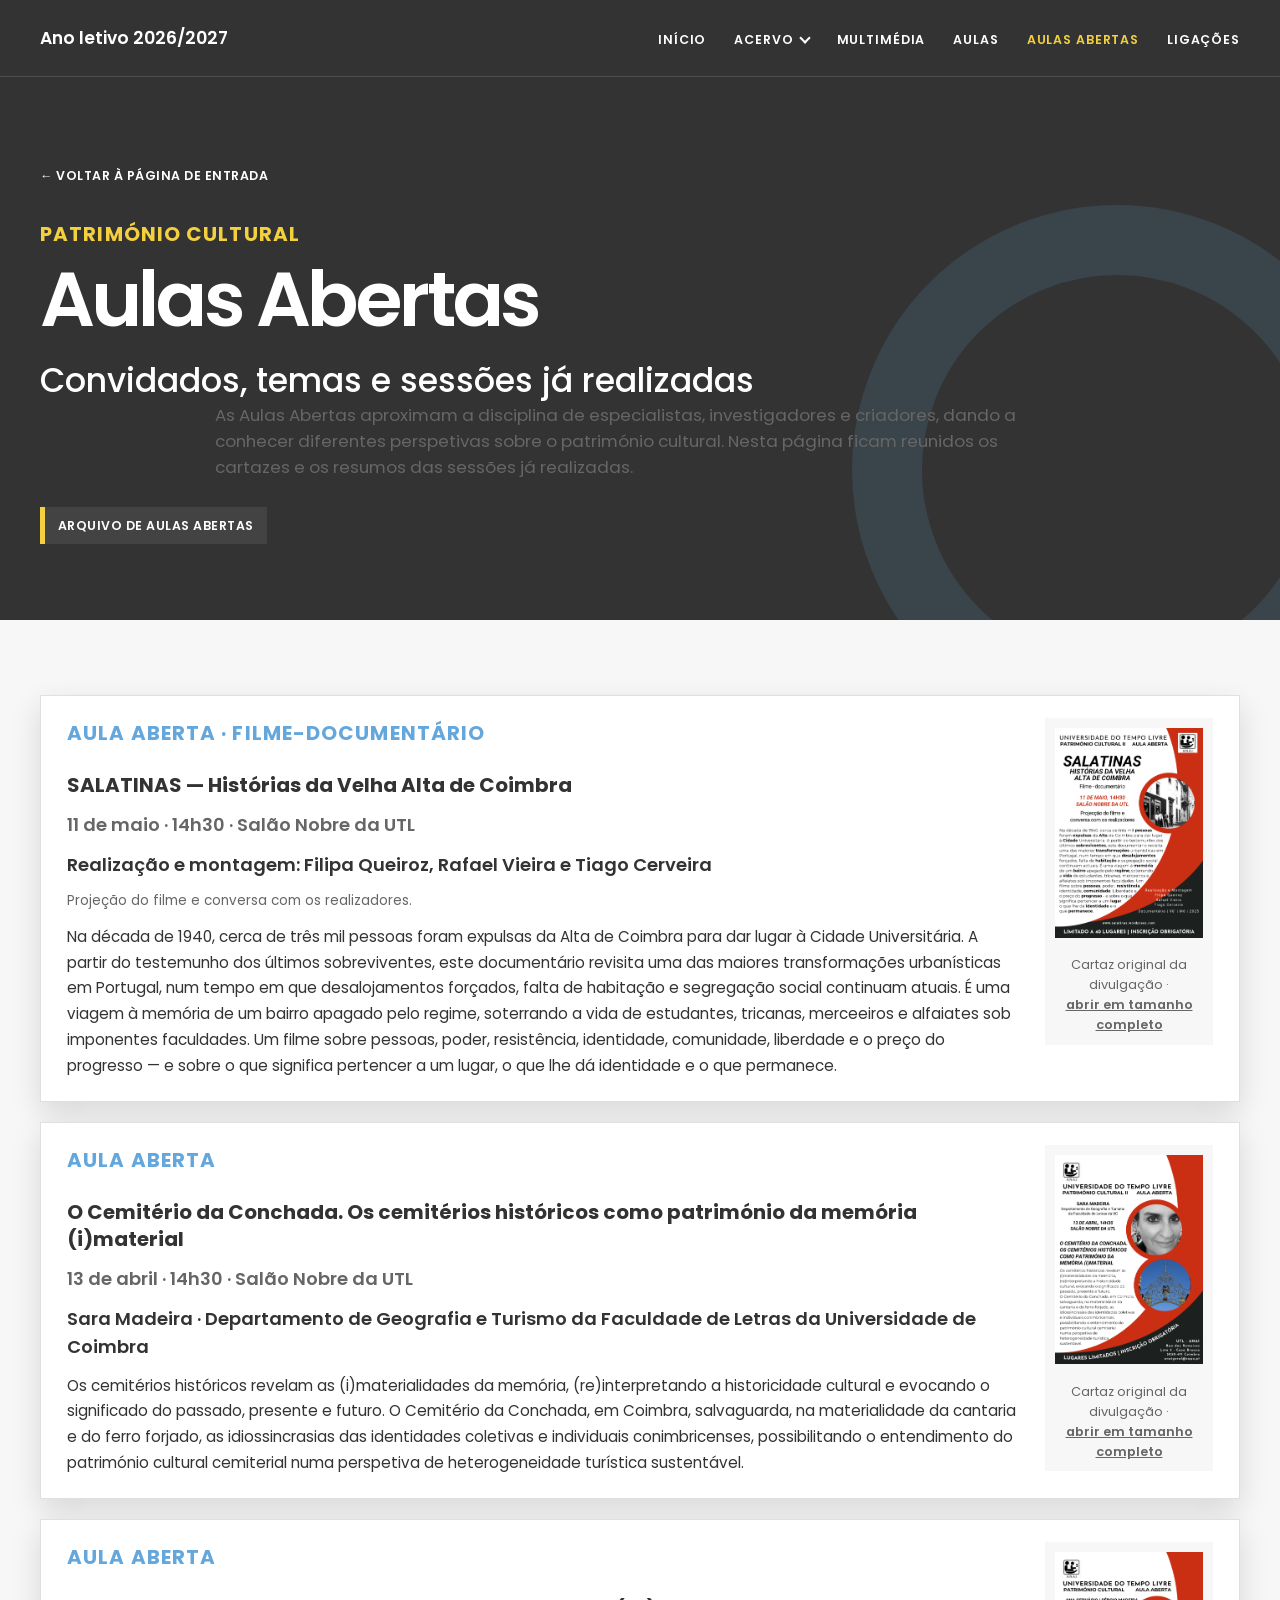
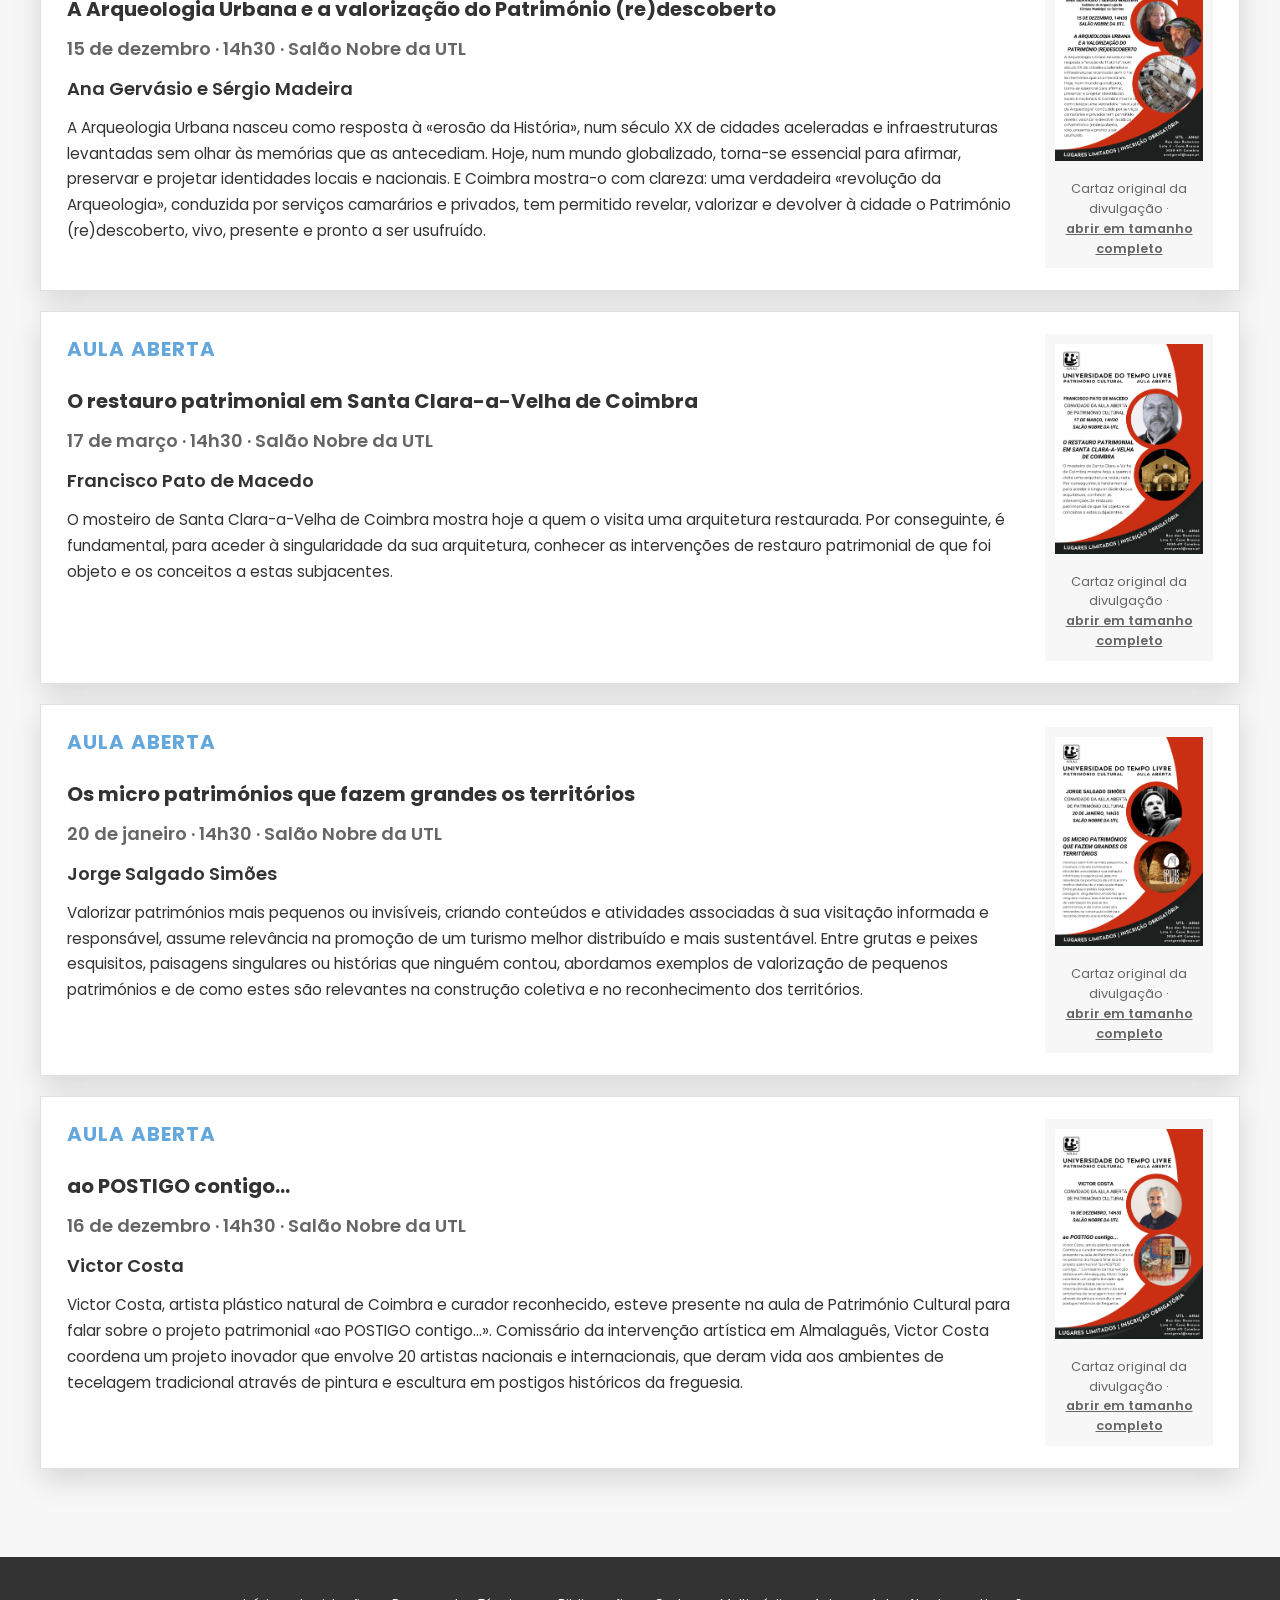
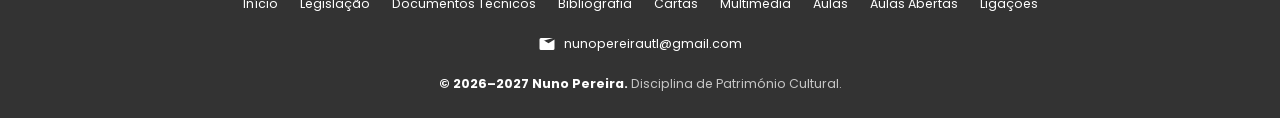
==== commit c0fd0072: "Reverse Aulas Abertas archive order" ====
--- a/aulas-abertas.html
+++ b/aulas-abertas.html
@@ -133,311 +133,6 @@
 </div>
 <figure class="open-class-poster"><a href="assets/aulas-abertas/6.png" target="_blank" rel="noopener"><img src="assets/aulas-abertas/6.png" alt="Cartaz original da Aula Aberta com Victor Costa, sobre o projeto ao POSTIGO contigo..." loading="lazy"/></a><figcaption>Cartaz original da divulgação · <a href="assets/aulas-abertas/6.png" target="_blank" rel="noopener">abrir em tamanho completo</a></figcaption></figure>
 </article>
-<article class="open-class-card">
-<div class="open-class-details">
-<p class="eyebrow">Aula Aberta · Filme-documentário</p>
-<h2>SALATINAS — Histórias da Velha Alta de Coimbra</h2>
-<p class="open-class-date">11 de maio · 14h30 · Salão Nobre da UTL</p>
-<p class="open-class-speaker">Realização e montagem: Filipa Queiroz, Rafael Vieira e Tiago Cerveira</p>
-<p class="open-class-format">Projeção do filme e conversa com os realizadores.</p>
-<p class="open-class-summary">Na década de 1940, cerca de três mil pessoas foram expulsas da Alta de Coimbra para dar lugar à Cidade Universitária. A partir do testemunho dos últimos sobreviventes, este documentário revisita uma das maiores transformações urbanísticas em Portugal, num tempo em que desalojamentos forçados, falta de habitação e segregação social continuam atuais. É uma viagem à memória de um bairro apagado pelo regime, soterrando a vida de estudantes, tricanas, merceeiros e alfaiates sob imponentes faculdades. Um filme sobre pessoas, poder, resistência, identidade, comunidade, liberdade e o preço do progresso — e sobre o que significa pertencer a um lugar, o que lhe dá identidade e o que permanece.</p>
-</div>
-<figure class="open-class-poster"><a href="assets/aulas-abertas/1.png" target="_blank" rel="noopener"><img src="assets/aulas-abertas/1.png" alt="Cartaz original da sessão SALATINAS — Histórias da Velha Alta de Coimbra" loading="lazy"/></a><figcaption>Cartaz original da divulgação · <a href="assets/aulas-abertas/1.png" target="_blank" rel="noopener">abrir em tamanho completo</a></figcaption></figure>
-</article>
-<article class="open-class-card">
-<div class="open-class-details">
-<p class="eyebrow">Aula Aberta</p>
-<h2>O Cemitério da Conchada. Os cemitérios históricos como património da memória (i)material</h2>
-<p class="open-class-date">13 de abril · 14h30 · Salão Nobre da UTL</p>
-<p class="open-class-speaker">Sara Madeira · Departamento de Geografia e Turismo da Faculdade de Letras da Universidade de Coimbra</p>
-<p class="open-class-summary">Os cemitérios históricos revelam as (i)materialidades da memória, (re)interpretando a historicidade cultural e evocando o significado do passado, presente e futuro. O Cemitério da Conchada, em Coimbra, salvaguarda, na materialidade da cantaria e do ferro forjado, as idiossincrasias das identidades coletivas e individuais conimbricenses, possibilitando o entendimento do património cultural cemiterial numa perspetiva de heterogeneidade turística sustentável.</p>
-</div>
-<figure class="open-class-poster"><a href="assets/aulas-abertas/2.png" target="_blank" rel="noopener"><img src="assets/aulas-abertas/2.png" alt="Cartaz original da Aula Aberta de Sara Madeira sobre o Cemitério da Conchada" loading="lazy"/></a><figcaption>Cartaz original da divulgação · <a href="assets/aulas-abertas/2.png" target="_blank" rel="noopener">abrir em tamanho completo</a></figcaption></figure>
-</article>
-<article class="open-class-card">
-<div class="open-class-details">
-<p class="eyebrow">Aula Aberta</p>
-<h2>A Arqueologia Urbana e a valorização do Património (re)descoberto</h2>
-<p class="open-class-date">15 de dezembro · 14h30 · Salão Nobre da UTL</p>
-<p class="open-class-speaker">Ana Gervásio e Sérgio Madeira</p>
-<p class="open-class-summary">A Arqueologia Urbana nasceu como resposta à «erosão da História», num século XX de cidades aceleradas e infraestruturas levantadas sem olhar às memórias que as antecediam. Hoje, num mundo globalizado, torna-se essencial para afirmar, preservar e projetar identidades locais e nacionais. E Coimbra mostra-o com clareza: uma verdadeira «revolução da Arqueologia», conduzida por serviços camarários e privados, tem permitido revelar, valorizar e devolver à cidade o Património (re)descoberto, vivo, presente e pronto a ser usufruído.</p>
-</div>
-<figure class="open-class-poster"><a href="assets/aulas-abertas/3.png" target="_blank" rel="noopener"><img src="assets/aulas-abertas/3.png" alt="Cartaz original da Aula Aberta com Ana Gervásio e Sérgio Madeira, sobre arqueologia urbana" loading="lazy"/></a><figcaption>Cartaz original da divulgação · <a href="assets/aulas-abertas/3.png" target="_blank" rel="noopener">abrir em tamanho completo</a></figcaption></figure>
-</article>
-<article class="open-class-card">
-<div class="open-class-details">
-<p class="eyebrow">Aula Aberta</p>
-<h2>O restauro patrimonial em Santa Clara-a-Velha de Coimbra</h2>
-<p class="open-class-date">17 de março · 14h30 · Salão Nobre da UTL</p>
-<p class="open-class-speaker">Francisco Pato de Macedo</p>
-<p class="open-class-summary">O mosteiro de Santa Clara-a-Velha de Coimbra mostra hoje a quem o visita uma arquitetura restaurada. Por conseguinte, é fundamental, para aceder à singularidade da sua arquitetura, conhecer as intervenções de restauro patrimonial de que foi objeto e os conceitos a estas subjacentes.</p>
-</div>
-<figure class="open-class-poster"><a href="assets/aulas-abertas/4.png" target="_blank" rel="noopener"><img src="assets/aulas-abertas/4.png" alt="Cartaz original da Aula Aberta de Francisco Pato de Macedo, sobre o restauro patrimonial em Santa Clara-a-Velha" loading="lazy"/></a><figcaption>Cartaz original da divulgação · <a href="assets/aulas-abertas/4.png" target="_blank" rel="noopener">abrir em tamanho completo</a></figcaption></figure>
-</article>
-<article class="open-class-card">
-<div class="open-class-details">
-<p class="eyebrow">Aula Aberta</p>
-<h2>Os micro patrimónios que fazem grandes os territórios</h2>
-<p class="open-class-date">20 de janeiro · 14h30 · Salão Nobre da UTL</p>
-<p class="open-class-speaker">Jorge Salgado Simões</p>
-<p class="open-class-summary">Valorizar patrimónios mais pequenos ou invisíveis, criando conteúdos e atividades associadas à sua visitação informada e responsável, assume relevância na promoção de um turismo melhor distribuído e mais sustentável. Entre grutas e peixes esquisitos, paisagens singulares ou histórias que ninguém contou, abordamos exemplos de valorização de pequenos patrimónios e de como estes são relevantes na construção coletiva e no reconhecimento dos territórios.</p>
-</div>
-<figure class="open-class-poster"><a href="assets/aulas-abertas/5.png" target="_blank" rel="noopener"><img src="assets/aulas-abertas/5.png" alt="Cartaz original da Aula Aberta de Jorge Salgado Simões, sobre micro patrimónios e territórios" loading="lazy"/></a><figcaption>Cartaz original da divulgação · <a href="assets/aulas-abertas/5.png" target="_blank" rel="noopener">abrir em tamanho completo</a></figcaption></figure>
-</article>
-<article class="open-class-card">
-<div class="open-class-details">
-<p class="eyebrow">Aula Aberta</p>
-<h2>ao POSTIGO contigo...</h2>
-<p class="open-class-date">16 de dezembro · 14h30 · Salão Nobre da UTL</p>
-<p class="open-class-speaker">Victor Costa</p>
-<p class="open-class-summary">Victor Costa, artista plástico natural de Coimbra e curador reconhecido, esteve presente na aula de Património Cultural para falar sobre o projeto patrimonial «ao POSTIGO contigo...». Comissário da intervenção artística em Almalaguês, Victor Costa coordena um projeto inovador que envolve 20 artistas nacionais e internacionais, que deram vida aos ambientes de tecelagem tradicional através de pintura e escultura em postigos históricos da freguesia.</p>
-</div>
-<figure class="open-class-poster"><a href="assets/aulas-abertas/6.png" target="_blank" rel="noopener"><img src="assets/aulas-abertas/6.png" alt="Cartaz original da Aula Aberta com Victor Costa, sobre o projeto ao POSTIGO contigo..." loading="lazy"/></a><figcaption>Cartaz original da divulgação · <a href="assets/aulas-abertas/6.png" target="_blank" rel="noopener">abrir em tamanho completo</a></figcaption></figure>
-</article>
-<article class="open-class-card">
-<div class="open-class-details">
-<p class="eyebrow">Aula Aberta · Filme-documentário</p>
-<h2>SALATINAS — Histórias da Velha Alta de Coimbra</h2>
-<p class="open-class-date">11 de maio · 14h30 · Salão Nobre da UTL</p>
-<p class="open-class-speaker">Realização e montagem: Filipa Queiroz, Rafael Vieira e Tiago Cerveira</p>
-<p class="open-class-format">Projeção do filme e conversa com os realizadores.</p>
-<p class="open-class-summary">Na década de 1940, cerca de três mil pessoas foram expulsas da Alta de Coimbra para dar lugar à Cidade Universitária. A partir do testemunho dos últimos sobreviventes, este documentário revisita uma das maiores transformações urbanísticas em Portugal, num tempo em que desalojamentos forçados, falta de habitação e segregação social continuam atuais. É uma viagem à memória de um bairro apagado pelo regime, soterrando a vida de estudantes, tricanas, merceeiros e alfaiates sob imponentes faculdades. Um filme sobre pessoas, poder, resistência, identidade, comunidade, liberdade e o preço do progresso — e sobre o que significa pertencer a um lugar, o que lhe dá identidade e o que permanece.</p>
-</div>
-<figure class="open-class-poster"><a href="assets/aulas-abertas/1.png" target="_blank" rel="noopener"><img src="assets/aulas-abertas/1.png" alt="Cartaz original da sessão SALATINAS — Histórias da Velha Alta de Coimbra" loading="lazy"/></a><figcaption>Cartaz original da divulgação · <a href="assets/aulas-abertas/1.png" target="_blank" rel="noopener">abrir em tamanho completo</a></figcaption></figure>
-</article>
-<article class="open-class-card">
-<div class="open-class-details">
-<p class="eyebrow">Aula Aberta</p>
-<h2>O Cemitério da Conchada. Os cemitérios históricos como património da memória (i)material</h2>
-<p class="open-class-date">13 de abril · 14h30 · Salão Nobre da UTL</p>
-<p class="open-class-speaker">Sara Madeira · Departamento de Geografia e Turismo da Faculdade de Letras da Universidade de Coimbra</p>
-<p class="open-class-summary">Os cemitérios históricos revelam as (i)materialidades da memória, (re)interpretando a historicidade cultural e evocando o significado do passado, presente e futuro. O Cemitério da Conchada, em Coimbra, salvaguarda, na materialidade da cantaria e do ferro forjado, as idiossincrasias das identidades coletivas e individuais conimbricenses, possibilitando o entendimento do património cultural cemiterial numa perspetiva de heterogeneidade turística sustentável.</p>
-</div>
-<figure class="open-class-poster"><a href="assets/aulas-abertas/2.png" target="_blank" rel="noopener"><img src="assets/aulas-abertas/2.png" alt="Cartaz original da Aula Aberta de Sara Madeira sobre o Cemitério da Conchada" loading="lazy"/></a><figcaption>Cartaz original da divulgação · <a href="assets/aulas-abertas/2.png" target="_blank" rel="noopener">abrir em tamanho completo</a></figcaption></figure>
-</article>
-<article class="open-class-card">
-<div class="open-class-details">
-<p class="eyebrow">Aula Aberta</p>
-<h2>A Arqueologia Urbana e a valorização do Património (re)descoberto</h2>
-<p class="open-class-date">15 de dezembro · 14h30 · Salão Nobre da UTL</p>
-<p class="open-class-speaker">Ana Gervásio e Sérgio Madeira</p>
-<p class="open-class-summary">A Arqueologia Urbana nasceu como resposta à «erosão da História», num século XX de cidades aceleradas e infraestruturas levantadas sem olhar às memórias que as antecediam. Hoje, num mundo globalizado, torna-se essencial para afirmar, preservar e projetar identidades locais e nacionais. E Coimbra mostra-o com clareza: uma verdadeira «revolução da Arqueologia», conduzida por serviços camarários e privados, tem permitido revelar, valorizar e devolver à cidade o Património (re)descoberto, vivo, presente e pronto a ser usufruído.</p>
-</div>
-<figure class="open-class-poster"><a href="assets/aulas-abertas/3.png" target="_blank" rel="noopener"><img src="assets/aulas-abertas/3.png" alt="Cartaz original da Aula Aberta com Ana Gervásio e Sérgio Madeira, sobre arqueologia urbana" loading="lazy"/></a><figcaption>Cartaz original da divulgação · <a href="assets/aulas-abertas/3.png" target="_blank" rel="noopener">abrir em tamanho completo</a></figcaption></figure>
-</article>
-<article class="open-class-card">
-<div class="open-class-details">
-<p class="eyebrow">Aula Aberta</p>
-<h2>O restauro patrimonial em Santa Clara-a-Velha de Coimbra</h2>
-<p class="open-class-date">17 de março · 14h30 · Salão Nobre da UTL</p>
-<p class="open-class-speaker">Francisco Pato de Macedo</p>
-<p class="open-class-summary">O mosteiro de Santa Clara-a-Velha de Coimbra mostra hoje a quem o visita uma arquitetura restaurada. Por conseguinte, é fundamental, para aceder à singularidade da sua arquitetura, conhecer as intervenções de restauro patrimonial de que foi objeto e os conceitos a estas subjacentes.</p>
-</div>
-<figure class="open-class-poster"><a href="assets/aulas-abertas/4.png" target="_blank" rel="noopener"><img src="assets/aulas-abertas/4.png" alt="Cartaz original da Aula Aberta de Francisco Pato de Macedo, sobre o restauro patrimonial em Santa Clara-a-Velha" loading="lazy"/></a><figcaption>Cartaz original da divulgação · <a href="assets/aulas-abertas/4.png" target="_blank" rel="noopener">abrir em tamanho completo</a></figcaption></figure>
-</article>
-<article class="open-class-card">
-<div class="open-class-details">
-<p class="eyebrow">Aula Aberta</p>
-<h2>Os micro patrimónios que fazem grandes os territórios</h2>
-<p class="open-class-date">20 de janeiro · 14h30 · Salão Nobre da UTL</p>
-<p class="open-class-speaker">Jorge Salgado Simões</p>
-<p class="open-class-summary">Valorizar patrimónios mais pequenos ou invisíveis, criando conteúdos e atividades associadas à sua visitação informada e responsável, assume relevância na promoção de um turismo melhor distribuído e mais sustentável. Entre grutas e peixes esquisitos, paisagens singulares ou histórias que ninguém contou, abordamos exemplos de valorização de pequenos patrimónios e de como estes são relevantes na construção coletiva e no reconhecimento dos territórios.</p>
-</div>
-<figure class="open-class-poster"><a href="assets/aulas-abertas/5.png" target="_blank" rel="noopener"><img src="assets/aulas-abertas/5.png" alt="Cartaz original da Aula Aberta de Jorge Salgado Simões, sobre micro patrimónios e territórios" loading="lazy"/></a><figcaption>Cartaz original da divulgação · <a href="assets/aulas-abertas/5.png" target="_blank" rel="noopener">abrir em tamanho completo</a></figcaption></figure>
-</article>
-<article class="open-class-card">
-<div class="open-class-details">
-<p class="eyebrow">Aula Aberta</p>
-<h2>ao POSTIGO contigo...</h2>
-<p class="open-class-date">16 de dezembro · 14h30 · Salão Nobre da UTL</p>
-<p class="open-class-speaker">Victor Costa</p>
-<p class="open-class-summary">Victor Costa, artista plástico natural de Coimbra e curador reconhecido, esteve presente na aula de Património Cultural para falar sobre o projeto patrimonial «ao POSTIGO contigo...». Comissário da intervenção artística em Almalaguês, Victor Costa coordena um projeto inovador que envolve 20 artistas nacionais e internacionais, que deram vida aos ambientes de tecelagem tradicional através de pintura e escultura em postigos históricos da freguesia.</p>
-</div>
-<figure class="open-class-poster"><a href="assets/aulas-abertas/6.png" target="_blank" rel="noopener"><img src="assets/aulas-abertas/6.png" alt="Cartaz original da Aula Aberta com Victor Costa, sobre o projeto ao POSTIGO contigo..." loading="lazy"/></a><figcaption>Cartaz original da divulgação · <a href="assets/aulas-abertas/6.png" target="_blank" rel="noopener">abrir em tamanho completo</a></figcaption></figure>
-</article>
-<article class="open-class-card">
-<div class="open-class-details">
-<p class="eyebrow">Aula Aberta · Filme-documentário</p>
-<h2>SALATINAS — Histórias da Velha Alta de Coimbra</h2>
-<p class="open-class-date">11 de maio · 14h30 · Salão Nobre da UTL</p>
-<p class="open-class-speaker">Realização e montagem: Filipa Queiroz, Rafael Vieira e Tiago Cerveira</p>
-<p class="open-class-format">Projeção do filme e conversa com os realizadores.</p>
-<p class="open-class-summary">Na década de 1940, cerca de três mil pessoas foram expulsas da Alta de Coimbra para dar lugar à Cidade Universitária. A partir do testemunho dos últimos sobreviventes, este documentário revisita uma das maiores transformações urbanísticas em Portugal, num tempo em que desalojamentos forçados, falta de habitação e segregação social continuam atuais. É uma viagem à memória de um bairro apagado pelo regime, soterrando a vida de estudantes, tricanas, merceeiros e alfaiates sob imponentes faculdades. Um filme sobre pessoas, poder, resistência, identidade, comunidade, liberdade e o preço do progresso — e sobre o que significa pertencer a um lugar, o que lhe dá identidade e o que permanece.</p>
-</div>
-<figure class="open-class-poster"><a href="assets/aulas-abertas/1.png" target="_blank" rel="noopener"><img src="assets/aulas-abertas/1.png" alt="Cartaz original da sessão SALATINAS — Histórias da Velha Alta de Coimbra" loading="lazy"/></a><figcaption>Cartaz original da divulgação · <a href="assets/aulas-abertas/1.png" target="_blank" rel="noopener">abrir em tamanho completo</a></figcaption></figure>
-</article>
-<article class="open-class-card">
-<div class="open-class-details">
-<p class="eyebrow">Aula Aberta</p>
-<h2>O Cemitério da Conchada. Os cemitérios históricos como património da memória (i)material</h2>
-<p class="open-class-date">13 de abril · 14h30 · Salão Nobre da UTL</p>
-<p class="open-class-speaker">Sara Madeira · Departamento de Geografia e Turismo da Faculdade de Letras da Universidade de Coimbra</p>
-<p class="open-class-summary">Os cemitérios históricos revelam as (i)materialidades da memória, (re)interpretando a historicidade cultural e evocando o significado do passado, presente e futuro. O Cemitério da Conchada, em Coimbra, salvaguarda, na materialidade da cantaria e do ferro forjado, as idiossincrasias das identidades coletivas e individuais conimbricenses, possibilitando o entendimento do património cultural cemiterial numa perspetiva de heterogeneidade turística sustentável.</p>
-</div>
-<figure class="open-class-poster"><a href="assets/aulas-abertas/2.png" target="_blank" rel="noopener"><img src="assets/aulas-abertas/2.png" alt="Cartaz original da Aula Aberta de Sara Madeira sobre o Cemitério da Conchada" loading="lazy"/></a><figcaption>Cartaz original da divulgação · <a href="assets/aulas-abertas/2.png" target="_blank" rel="noopener">abrir em tamanho completo</a></figcaption></figure>
-</article>
-<article class="open-class-card">
-<div class="open-class-details">
-<p class="eyebrow">Aula Aberta</p>
-<h2>A Arqueologia Urbana e a valorização do Património (re)descoberto</h2>
-<p class="open-class-date">15 de dezembro · 14h30 · Salão Nobre da UTL</p>
-<p class="open-class-speaker">Ana Gervásio e Sérgio Madeira</p>
-<p class="open-class-summary">A Arqueologia Urbana nasceu como resposta à «erosão da História», num século XX de cidades aceleradas e infraestruturas levantadas sem olhar às memórias que as antecediam. Hoje, num mundo globalizado, torna-se essencial para afirmar, preservar e projetar identidades locais e nacionais. E Coimbra mostra-o com clareza: uma verdadeira «revolução da Arqueologia», conduzida por serviços camarários e privados, tem permitido revelar, valorizar e devolver à cidade o Património (re)descoberto, vivo, presente e pronto a ser usufruído.</p>
-</div>
-<figure class="open-class-poster"><a href="assets/aulas-abertas/3.png" target="_blank" rel="noopener"><img src="assets/aulas-abertas/3.png" alt="Cartaz original da Aula Aberta com Ana Gervásio e Sérgio Madeira, sobre arqueologia urbana" loading="lazy"/></a><figcaption>Cartaz original da divulgação · <a href="assets/aulas-abertas/3.png" target="_blank" rel="noopener">abrir em tamanho completo</a></figcaption></figure>
-</article>
-<article class="open-class-card">
-<div class="open-class-details">
-<p class="eyebrow">Aula Aberta</p>
-<h2>O restauro patrimonial em Santa Clara-a-Velha de Coimbra</h2>
-<p class="open-class-date">17 de março · 14h30 · Salão Nobre da UTL</p>
-<p class="open-class-speaker">Francisco Pato de Macedo</p>
-<p class="open-class-summary">O mosteiro de Santa Clara-a-Velha de Coimbra mostra hoje a quem o visita uma arquitetura restaurada. Por conseguinte, é fundamental, para aceder à singularidade da sua arquitetura, conhecer as intervenções de restauro patrimonial de que foi objeto e os conceitos a estas subjacentes.</p>
-</div>
-<figure class="open-class-poster"><a href="assets/aulas-abertas/4.png" target="_blank" rel="noopener"><img src="assets/aulas-abertas/4.png" alt="Cartaz original da Aula Aberta de Francisco Pato de Macedo, sobre o restauro patrimonial em Santa Clara-a-Velha" loading="lazy"/></a><figcaption>Cartaz original da divulgação · <a href="assets/aulas-abertas/4.png" target="_blank" rel="noopener">abrir em tamanho completo</a></figcaption></figure>
-</article>
-<article class="open-class-card">
-<div class="open-class-details">
-<p class="eyebrow">Aula Aberta</p>
-<h2>Os micro patrimónios que fazem grandes os territórios</h2>
-<p class="open-class-date">20 de janeiro · 14h30 · Salão Nobre da UTL</p>
-<p class="open-class-speaker">Jorge Salgado Simões</p>
-<p class="open-class-summary">Valorizar patrimónios mais pequenos ou invisíveis, criando conteúdos e atividades associadas à sua visitação informada e responsável, assume relevância na promoção de um turismo melhor distribuído e mais sustentável. Entre grutas e peixes esquisitos, paisagens singulares ou histórias que ninguém contou, abordamos exemplos de valorização de pequenos patrimónios e de como estes são relevantes na construção coletiva e no reconhecimento dos territórios.</p>
-</div>
-<figure class="open-class-poster"><a href="assets/aulas-abertas/5.png" target="_blank" rel="noopener"><img src="assets/aulas-abertas/5.png" alt="Cartaz original da Aula Aberta de Jorge Salgado Simões, sobre micro patrimónios e territórios" loading="lazy"/></a><figcaption>Cartaz original da divulgação · <a href="assets/aulas-abertas/5.png" target="_blank" rel="noopener">abrir em tamanho completo</a></figcaption></figure>
-</article>
-<article class="open-class-card">
-<div class="open-class-details">
-<p class="eyebrow">Aula Aberta</p>
-<h2>ao POSTIGO contigo...</h2>
-<p class="open-class-date">16 de dezembro · 14h30 · Salão Nobre da UTL</p>
-<p class="open-class-speaker">Victor Costa</p>
-<p class="open-class-summary">Victor Costa, artista plástico natural de Coimbra e curador reconhecido, esteve presente na aula de Património Cultural para falar sobre o projeto patrimonial «ao POSTIGO contigo...». Comissário da intervenção artística em Almalaguês, Victor Costa coordena um projeto inovador que envolve 20 artistas nacionais e internacionais, que deram vida aos ambientes de tecelagem tradicional através de pintura e escultura em postigos históricos da freguesia.</p>
-</div>
-<figure class="open-class-poster"><a href="assets/aulas-abertas/6.png" target="_blank" rel="noopener"><img src="assets/aulas-abertas/6.png" alt="Cartaz original da Aula Aberta com Victor Costa, sobre o projeto ao POSTIGO contigo..." loading="lazy"/></a><figcaption>Cartaz original da divulgação · <a href="assets/aulas-abertas/6.png" target="_blank" rel="noopener">abrir em tamanho completo</a></figcaption></figure>
-</article>
-<article class="open-class-card">
-<div class="open-class-details">
-<p class="eyebrow">Aula Aberta · Filme-documentário</p>
-<h2>SALATINAS — Histórias da Velha Alta de Coimbra</h2>
-<p class="open-class-date">11 de maio · 14h30 · Salão Nobre da UTL</p>
-<p class="open-class-speaker">Realização e montagem: Filipa Queiroz, Rafael Vieira e Tiago Cerveira</p>
-<p class="open-class-format">Projeção do filme e conversa com os realizadores.</p>
-<p class="open-class-summary">Na década de 1940, cerca de três mil pessoas foram expulsas da Alta de Coimbra para dar lugar à Cidade Universitária. A partir do testemunho dos últimos sobreviventes, este documentário revisita uma das maiores transformações urbanísticas em Portugal, num tempo em que desalojamentos forçados, falta de habitação e segregação social continuam atuais. É uma viagem à memória de um bairro apagado pelo regime, soterrando a vida de estudantes, tricanas, merceeiros e alfaiates sob imponentes faculdades. Um filme sobre pessoas, poder, resistência, identidade, comunidade, liberdade e o preço do progresso — e sobre o que significa pertencer a um lugar, o que lhe dá identidade e o que permanece.</p>
-</div>
-<figure class="open-class-poster"><a href="assets/aulas-abertas/1.png" target="_blank" rel="noopener"><img src="assets/aulas-abertas/1.png" alt="Cartaz original da sessão SALATINAS — Histórias da Velha Alta de Coimbra" loading="lazy"/></a><figcaption>Cartaz original da divulgação · <a href="assets/aulas-abertas/1.png" target="_blank" rel="noopener">abrir em tamanho completo</a></figcaption></figure>
-</article>
-<article class="open-class-card">
-<div class="open-class-details">
-<p class="eyebrow">Aula Aberta</p>
-<h2>O Cemitério da Conchada. Os cemitérios históricos como património da memória (i)material</h2>
-<p class="open-class-date">13 de abril · 14h30 · Salão Nobre da UTL</p>
-<p class="open-class-speaker">Sara Madeira · Departamento de Geografia e Turismo da Faculdade de Letras da Universidade de Coimbra</p>
-<p class="open-class-summary">Os cemitérios históricos revelam as (i)materialidades da memória, (re)interpretando a historicidade cultural e evocando o significado do passado, presente e futuro. O Cemitério da Conchada, em Coimbra, salvaguarda, na materialidade da cantaria e do ferro forjado, as idiossincrasias das identidades coletivas e individuais conimbricenses, possibilitando o entendimento do património cultural cemiterial numa perspetiva de heterogeneidade turística sustentável.</p>
-</div>
-<figure class="open-class-poster"><a href="assets/aulas-abertas/2.png" target="_blank" rel="noopener"><img src="assets/aulas-abertas/2.png" alt="Cartaz original da Aula Aberta de Sara Madeira sobre o Cemitério da Conchada" loading="lazy"/></a><figcaption>Cartaz original da divulgação · <a href="assets/aulas-abertas/2.png" target="_blank" rel="noopener">abrir em tamanho completo</a></figcaption></figure>
-</article>
-<article class="open-class-card">
-<div class="open-class-details">
-<p class="eyebrow">Aula Aberta</p>
-<h2>A Arqueologia Urbana e a valorização do Património (re)descoberto</h2>
-<p class="open-class-date">15 de dezembro · 14h30 · Salão Nobre da UTL</p>
-<p class="open-class-speaker">Ana Gervásio e Sérgio Madeira</p>
-<p class="open-class-summary">A Arqueologia Urbana nasceu como resposta à «erosão da História», num século XX de cidades aceleradas e infraestruturas levantadas sem olhar às memórias que as antecediam. Hoje, num mundo globalizado, torna-se essencial para afirmar, preservar e projetar identidades locais e nacionais. E Coimbra mostra-o com clareza: uma verdadeira «revolução da Arqueologia», conduzida por serviços camarários e privados, tem permitido revelar, valorizar e devolver à cidade o Património (re)descoberto, vivo, presente e pronto a ser usufruído.</p>
-</div>
-<figure class="open-class-poster"><a href="assets/aulas-abertas/3.png" target="_blank" rel="noopener"><img src="assets/aulas-abertas/3.png" alt="Cartaz original da Aula Aberta com Ana Gervásio e Sérgio Madeira, sobre arqueologia urbana" loading="lazy"/></a><figcaption>Cartaz original da divulgação · <a href="assets/aulas-abertas/3.png" target="_blank" rel="noopener">abrir em tamanho completo</a></figcaption></figure>
-</article>
-<article class="open-class-card">
-<div class="open-class-details">
-<p class="eyebrow">Aula Aberta</p>
-<h2>O restauro patrimonial em Santa Clara-a-Velha de Coimbra</h2>
-<p class="open-class-date">17 de março · 14h30 · Salão Nobre da UTL</p>
-<p class="open-class-speaker">Francisco Pato de Macedo</p>
-<p class="open-class-summary">O mosteiro de Santa Clara-a-Velha de Coimbra mostra hoje a quem o visita uma arquitetura restaurada. Por conseguinte, é fundamental, para aceder à singularidade da sua arquitetura, conhecer as intervenções de restauro patrimonial de que foi objeto e os conceitos a estas subjacentes.</p>
-</div>
-<figure class="open-class-poster"><a href="assets/aulas-abertas/4.png" target="_blank" rel="noopener"><img src="assets/aulas-abertas/4.png" alt="Cartaz original da Aula Aberta de Francisco Pato de Macedo, sobre o restauro patrimonial em Santa Clara-a-Velha" loading="lazy"/></a><figcaption>Cartaz original da divulgação · <a href="assets/aulas-abertas/4.png" target="_blank" rel="noopener">abrir em tamanho completo</a></figcaption></figure>
-</article>
-<article class="open-class-card">
-<div class="open-class-details">
-<p class="eyebrow">Aula Aberta</p>
-<h2>Os micro patrimónios que fazem grandes os territórios</h2>
-<p class="open-class-date">20 de janeiro · 14h30 · Salão Nobre da UTL</p>
-<p class="open-class-speaker">Jorge Salgado Simões</p>
-<p class="open-class-summary">Valorizar patrimónios mais pequenos ou invisíveis, criando conteúdos e atividades associadas à sua visitação informada e responsável, assume relevância na promoção de um turismo melhor distribuído e mais sustentável. Entre grutas e peixes esquisitos, paisagens singulares ou histórias que ninguém contou, abordamos exemplos de valorização de pequenos patrimónios e de como estes são relevantes na construção coletiva e no reconhecimento dos territórios.</p>
-</div>
-<figure class="open-class-poster"><a href="assets/aulas-abertas/5.png" target="_blank" rel="noopener"><img src="assets/aulas-abertas/5.png" alt="Cartaz original da Aula Aberta de Jorge Salgado Simões, sobre micro patrimónios e territórios" loading="lazy"/></a><figcaption>Cartaz original da divulgação · <a href="assets/aulas-abertas/5.png" target="_blank" rel="noopener">abrir em tamanho completo</a></figcaption></figure>
-</article>
-<article class="open-class-card">
-<div class="open-class-details">
-<p class="eyebrow">Aula Aberta</p>
-<h2>ao POSTIGO contigo...</h2>
-<p class="open-class-date">16 de dezembro · 14h30 · Salão Nobre da UTL</p>
-<p class="open-class-speaker">Victor Costa</p>
-<p class="open-class-summary">Victor Costa, artista plástico natural de Coimbra e curador reconhecido, esteve presente na aula de Património Cultural para falar sobre o projeto patrimonial «ao POSTIGO contigo...». Comissário da intervenção artística em Almalaguês, Victor Costa coordena um projeto inovador que envolve 20 artistas nacionais e internacionais, que deram vida aos ambientes de tecelagem tradicional através de pintura e escultura em postigos históricos da freguesia.</p>
-</div>
-<figure class="open-class-poster"><a href="assets/aulas-abertas/6.png" target="_blank" rel="noopener"><img src="assets/aulas-abertas/6.png" alt="Cartaz original da Aula Aberta com Victor Costa, sobre o projeto ao POSTIGO contigo..." loading="lazy"/></a><figcaption>Cartaz original da divulgação · <a href="assets/aulas-abertas/6.png" target="_blank" rel="noopener">abrir em tamanho completo</a></figcaption></figure>
-</article>
-<article class="open-class-card">
-<div class="open-class-details">
-<p class="eyebrow">Aula Aberta · Filme-documentário</p>
-<h2>SALATINAS — Histórias da Velha Alta de Coimbra</h2>
-<p class="open-class-date">11 de maio · 14h30 · Salão Nobre da UTL</p>
-<p class="open-class-speaker">Realização e montagem: Filipa Queiroz, Rafael Vieira e Tiago Cerveira</p>
-<p class="open-class-format">Projeção do filme e conversa com os realizadores.</p>
-<p class="open-class-summary">Na década de 1940, cerca de três mil pessoas foram expulsas da Alta de Coimbra para dar lugar à Cidade Universitária. A partir do testemunho dos últimos sobreviventes, este documentário revisita uma das maiores transformações urbanísticas em Portugal, num tempo em que desalojamentos forçados, falta de habitação e segregação social continuam atuais. É uma viagem à memória de um bairro apagado pelo regime, soterrando a vida de estudantes, tricanas, merceeiros e alfaiates sob imponentes faculdades. Um filme sobre pessoas, poder, resistência, identidade, comunidade, liberdade e o preço do progresso — e sobre o que significa pertencer a um lugar, o que lhe dá identidade e o que permanece.</p>
-</div>
-<figure class="open-class-poster"><a href="assets/aulas-abertas/1.png" target="_blank" rel="noopener"><img src="assets/aulas-abertas/1.png" alt="Cartaz original da sessão SALATINAS — Histórias da Velha Alta de Coimbra" loading="lazy"/></a><figcaption>Cartaz original da divulgação · <a href="assets/aulas-abertas/1.png" target="_blank" rel="noopener">abrir em tamanho completo</a></figcaption></figure>
-</article>
-<article class="open-class-card">
-<div class="open-class-details">
-<p class="eyebrow">Aula Aberta</p>
-<h2>O Cemitério da Conchada. Os cemitérios históricos como património da memória (i)material</h2>
-<p class="open-class-date">13 de abril · 14h30 · Salão Nobre da UTL</p>
-<p class="open-class-speaker">Sara Madeira · Departamento de Geografia e Turismo da Faculdade de Letras da Universidade de Coimbra</p>
-<p class="open-class-summary">Os cemitérios históricos revelam as (i)materialidades da memória, (re)interpretando a historicidade cultural e evocando o significado do passado, presente e futuro. O Cemitério da Conchada, em Coimbra, salvaguarda, na materialidade da cantaria e do ferro forjado, as idiossincrasias das identidades coletivas e individuais conimbricenses, possibilitando o entendimento do património cultural cemiterial numa perspetiva de heterogeneidade turística sustentável.</p>
-</div>
-<figure class="open-class-poster"><a href="assets/aulas-abertas/2.png" target="_blank" rel="noopener"><img src="assets/aulas-abertas/2.png" alt="Cartaz original da Aula Aberta de Sara Madeira sobre o Cemitério da Conchada" loading="lazy"/></a><figcaption>Cartaz original da divulgação · <a href="assets/aulas-abertas/2.png" target="_blank" rel="noopener">abrir em tamanho completo</a></figcaption></figure>
-</article>
-<article class="open-class-card">
-<div class="open-class-details">
-<p class="eyebrow">Aula Aberta</p>
-<h2>A Arqueologia Urbana e a valorização do Património (re)descoberto</h2>
-<p class="open-class-date">15 de dezembro · 14h30 · Salão Nobre da UTL</p>
-<p class="open-class-speaker">Ana Gervásio e Sérgio Madeira</p>
-<p class="open-class-summary">A Arqueologia Urbana nasceu como resposta à «erosão da História», num século XX de cidades aceleradas e infraestruturas levantadas sem olhar às memórias que as antecediam. Hoje, num mundo globalizado, torna-se essencial para afirmar, preservar e projetar identidades locais e nacionais. E Coimbra mostra-o com clareza: uma verdadeira «revolução da Arqueologia», conduzida por serviços camarários e privados, tem permitido revelar, valorizar e devolver à cidade o Património (re)descoberto, vivo, presente e pronto a ser usufruído.</p>
-</div>
-<figure class="open-class-poster"><a href="assets/aulas-abertas/3.png" target="_blank" rel="noopener"><img src="assets/aulas-abertas/3.png" alt="Cartaz original da Aula Aberta com Ana Gervásio e Sérgio Madeira, sobre arqueologia urbana" loading="lazy"/></a><figcaption>Cartaz original da divulgação · <a href="assets/aulas-abertas/3.png" target="_blank" rel="noopener">abrir em tamanho completo</a></figcaption></figure>
-</article>
-<article class="open-class-card">
-<div class="open-class-details">
-<p class="eyebrow">Aula Aberta</p>
-<h2>O restauro patrimonial em Santa Clara-a-Velha de Coimbra</h2>
-<p class="open-class-date">17 de março · 14h30 · Salão Nobre da UTL</p>
-<p class="open-class-speaker">Francisco Pato de Macedo</p>
-<p class="open-class-summary">O mosteiro de Santa Clara-a-Velha de Coimbra mostra hoje a quem o visita uma arquitetura restaurada. Por conseguinte, é fundamental, para aceder à singularidade da sua arquitetura, conhecer as intervenções de restauro patrimonial de que foi objeto e os conceitos a estas subjacentes.</p>
-</div>
-<figure class="open-class-poster"><a href="assets/aulas-abertas/4.png" target="_blank" rel="noopener"><img src="assets/aulas-abertas/4.png" alt="Cartaz original da Aula Aberta de Francisco Pato de Macedo, sobre o restauro patrimonial em Santa Clara-a-Velha" loading="lazy"/></a><figcaption>Cartaz original da divulgação · <a href="assets/aulas-abertas/4.png" target="_blank" rel="noopener">abrir em tamanho completo</a></figcaption></figure>
-</article>
-<article class="open-class-card">
-<div class="open-class-details">
-<p class="eyebrow">Aula Aberta</p>
-<h2>Os micro patrimónios que fazem grandes os territórios</h2>
-<p class="open-class-date">20 de janeiro · 14h30 · Salão Nobre da UTL</p>
-<p class="open-class-speaker">Jorge Salgado Simões</p>
-<p class="open-class-summary">Valorizar patrimónios mais pequenos ou invisíveis, criando conteúdos e atividades associadas à sua visitação informada e responsável, assume relevância na promoção de um turismo melhor distribuído e mais sustentável. Entre grutas e peixes esquisitos, paisagens singulares ou histórias que ninguém contou, abordamos exemplos de valorização de pequenos patrimónios e de como estes são relevantes na construção coletiva e no reconhecimento dos territórios.</p>
-</div>
-<figure class="open-class-poster"><a href="assets/aulas-abertas/5.png" target="_blank" rel="noopener"><img src="assets/aulas-abertas/5.png" alt="Cartaz original da Aula Aberta de Jorge Salgado Simões, sobre micro patrimónios e territórios" loading="lazy"/></a><figcaption>Cartaz original da divulgação · <a href="assets/aulas-abertas/5.png" target="_blank" rel="noopener">abrir em tamanho completo</a></figcaption></figure>
-</article>
-<article class="open-class-card">
-<div class="open-class-details">
-<p class="eyebrow">Aula Aberta</p>
-<h2>ao POSTIGO contigo...</h2>
-<p class="open-class-date">16 de dezembro · 14h30 · Salão Nobre da UTL</p>
-<p class="open-class-speaker">Victor Costa</p>
-<p class="open-class-summary">Victor Costa, artista plástico natural de Coimbra e curador reconhecido, esteve presente na aula de Património Cultural para falar sobre o projeto patrimonial «ao POSTIGO contigo...». Comissário da intervenção artística em Almalaguês, Victor Costa coordena um projeto inovador que envolve 20 artistas nacionais e internacionais, que deram vida aos ambientes de tecelagem tradicional através de pintura e escultura em postigos históricos da freguesia.</p>
-</div>
-<figure class="open-class-poster"><a href="assets/aulas-abertas/6.png" target="_blank" rel="noopener"><img src="assets/aulas-abertas/6.png" alt="Cartaz original da Aula Aberta com Victor Costa, sobre o projeto ao POSTIGO contigo..." loading="lazy"/></a><figcaption>Cartaz original da divulgação · <a href="assets/aulas-abertas/6.png" target="_blank" rel="noopener">abrir em tamanho completo</a></figcaption></figure>
-</article>
 </div>
 </div>
 </section>
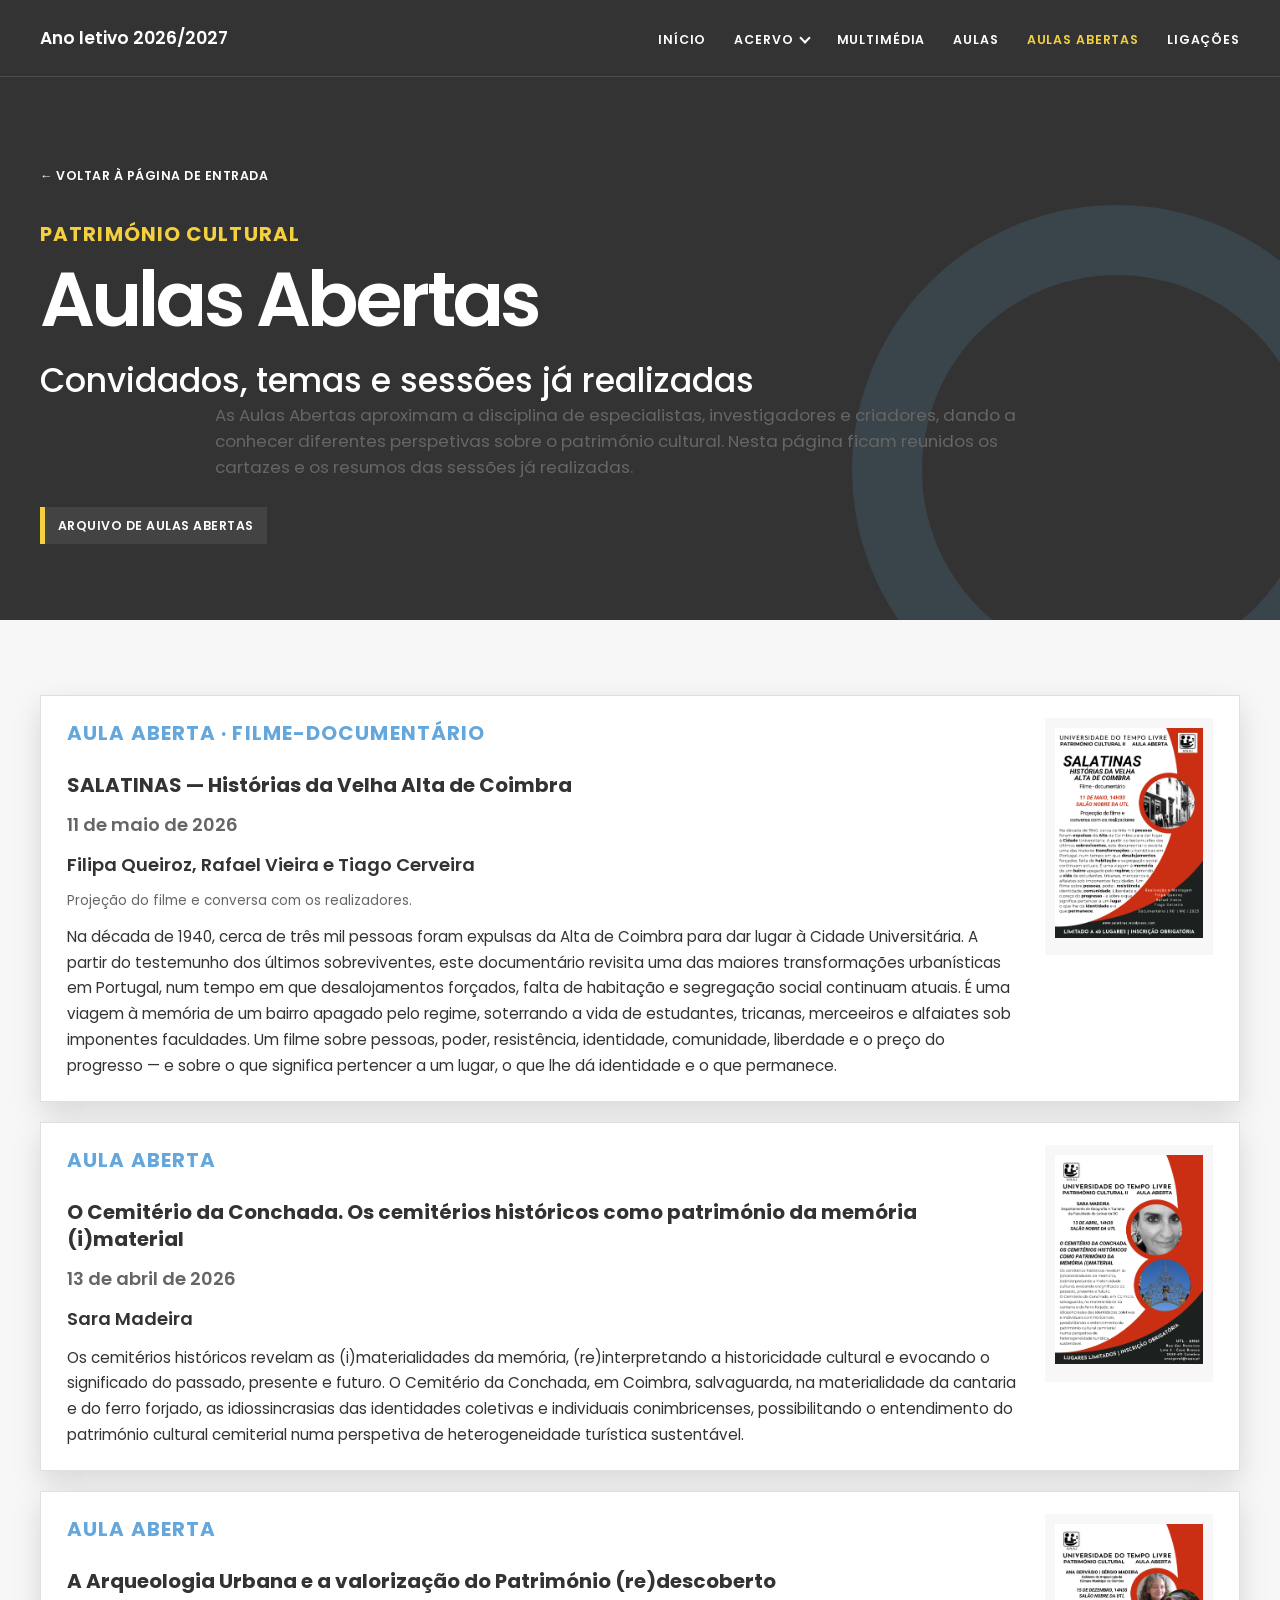
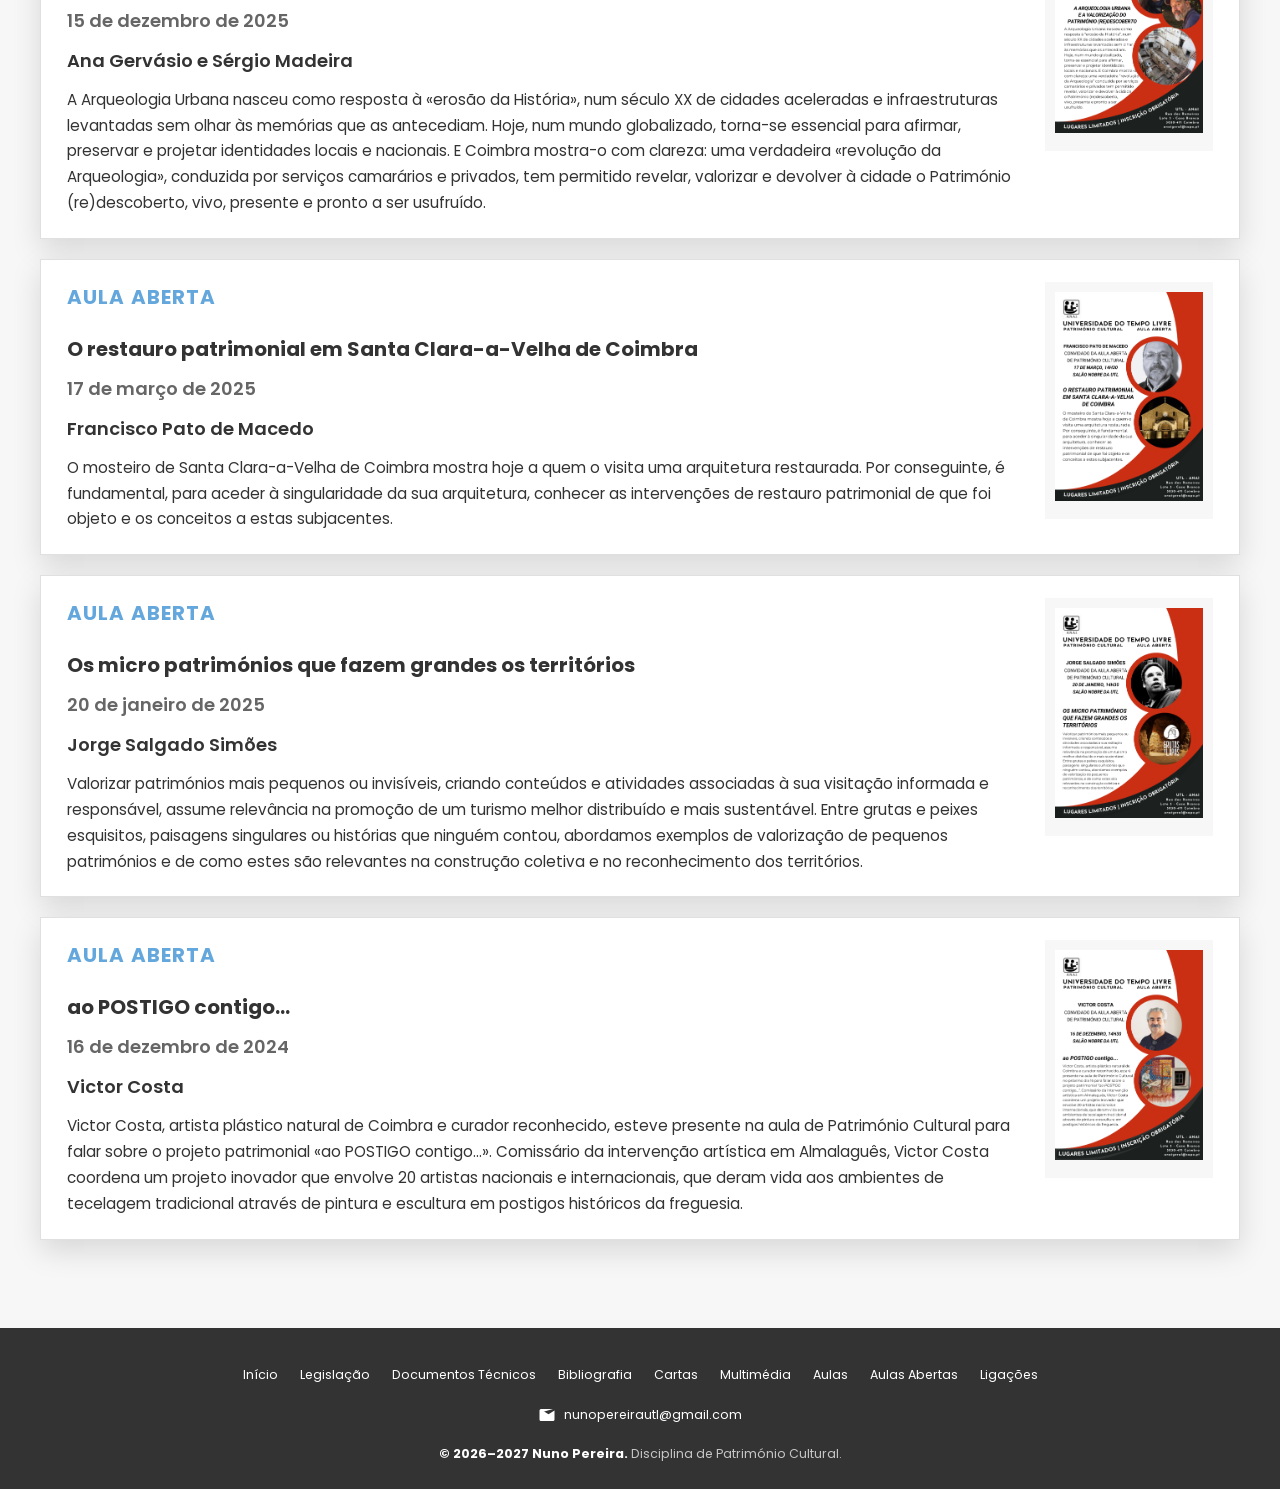
==== commit aca8c4de: "Correct open class dates and poster captions" ====
--- a/aulas-abertas.html
+++ b/aulas-abertas.html
@@ -76,62 +76,62 @@
 <div class="open-class-details">
 <p class="eyebrow">Aula Aberta · Filme-documentário</p>
 <h2>SALATINAS — Histórias da Velha Alta de Coimbra</h2>
-<p class="open-class-date">11 de maio · 14h30 · Salão Nobre da UTL</p>
-<p class="open-class-speaker">Realização e montagem: Filipa Queiroz, Rafael Vieira e Tiago Cerveira</p>
+<p class="open-class-date">11 de maio de 2026</p>
+<p class="open-class-speaker">Filipa Queiroz, Rafael Vieira e Tiago Cerveira</p>
 <p class="open-class-format">Projeção do filme e conversa com os realizadores.</p>
 <p class="open-class-summary">Na década de 1940, cerca de três mil pessoas foram expulsas da Alta de Coimbra para dar lugar à Cidade Universitária. A partir do testemunho dos últimos sobreviventes, este documentário revisita uma das maiores transformações urbanísticas em Portugal, num tempo em que desalojamentos forçados, falta de habitação e segregação social continuam atuais. É uma viagem à memória de um bairro apagado pelo regime, soterrando a vida de estudantes, tricanas, merceeiros e alfaiates sob imponentes faculdades. Um filme sobre pessoas, poder, resistência, identidade, comunidade, liberdade e o preço do progresso — e sobre o que significa pertencer a um lugar, o que lhe dá identidade e o que permanece.</p>
 </div>
-<figure class="open-class-poster"><a href="assets/aulas-abertas/1.png" target="_blank" rel="noopener"><img src="assets/aulas-abertas/1.png" alt="Cartaz original da sessão SALATINAS — Histórias da Velha Alta de Coimbra" loading="lazy"/></a><figcaption>Cartaz original da divulgação · <a href="assets/aulas-abertas/1.png" target="_blank" rel="noopener">abrir em tamanho completo</a></figcaption></figure>
+<figure class="open-class-poster"><a href="assets/aulas-abertas/1.png" target="_blank" rel="noopener"><img src="assets/aulas-abertas/1.png" alt="Cartaz original da sessão SALATINAS — Histórias da Velha Alta de Coimbra" loading="lazy"/></a></figure>
 </article>
 <article class="open-class-card">
 <div class="open-class-details">
 <p class="eyebrow">Aula Aberta</p>
 <h2>O Cemitério da Conchada. Os cemitérios históricos como património da memória (i)material</h2>
-<p class="open-class-date">13 de abril · 14h30 · Salão Nobre da UTL</p>
-<p class="open-class-speaker">Sara Madeira · Departamento de Geografia e Turismo da Faculdade de Letras da Universidade de Coimbra</p>
+<p class="open-class-date">13 de abril de 2026</p>
+<p class="open-class-speaker">Sara Madeira</p>
 <p class="open-class-summary">Os cemitérios históricos revelam as (i)materialidades da memória, (re)interpretando a historicidade cultural e evocando o significado do passado, presente e futuro. O Cemitério da Conchada, em Coimbra, salvaguarda, na materialidade da cantaria e do ferro forjado, as idiossincrasias das identidades coletivas e individuais conimbricenses, possibilitando o entendimento do património cultural cemiterial numa perspetiva de heterogeneidade turística sustentável.</p>
 </div>
-<figure class="open-class-poster"><a href="assets/aulas-abertas/2.png" target="_blank" rel="noopener"><img src="assets/aulas-abertas/2.png" alt="Cartaz original da Aula Aberta de Sara Madeira sobre o Cemitério da Conchada" loading="lazy"/></a><figcaption>Cartaz original da divulgação · <a href="assets/aulas-abertas/2.png" target="_blank" rel="noopener">abrir em tamanho completo</a></figcaption></figure>
+<figure class="open-class-poster"><a href="assets/aulas-abertas/2.png" target="_blank" rel="noopener"><img src="assets/aulas-abertas/2.png" alt="Cartaz original da Aula Aberta de Sara Madeira sobre o Cemitério da Conchada" loading="lazy"/></a></figure>
 </article>
 <article class="open-class-card">
 <div class="open-class-details">
 <p class="eyebrow">Aula Aberta</p>
 <h2>A Arqueologia Urbana e a valorização do Património (re)descoberto</h2>
-<p class="open-class-date">15 de dezembro · 14h30 · Salão Nobre da UTL</p>
+<p class="open-class-date">15 de dezembro de 2025</p>
 <p class="open-class-speaker">Ana Gervásio e Sérgio Madeira</p>
 <p class="open-class-summary">A Arqueologia Urbana nasceu como resposta à «erosão da História», num século XX de cidades aceleradas e infraestruturas levantadas sem olhar às memórias que as antecediam. Hoje, num mundo globalizado, torna-se essencial para afirmar, preservar e projetar identidades locais e nacionais. E Coimbra mostra-o com clareza: uma verdadeira «revolução da Arqueologia», conduzida por serviços camarários e privados, tem permitido revelar, valorizar e devolver à cidade o Património (re)descoberto, vivo, presente e pronto a ser usufruído.</p>
 </div>
-<figure class="open-class-poster"><a href="assets/aulas-abertas/3.png" target="_blank" rel="noopener"><img src="assets/aulas-abertas/3.png" alt="Cartaz original da Aula Aberta com Ana Gervásio e Sérgio Madeira, sobre arqueologia urbana" loading="lazy"/></a><figcaption>Cartaz original da divulgação · <a href="assets/aulas-abertas/3.png" target="_blank" rel="noopener">abrir em tamanho completo</a></figcaption></figure>
+<figure class="open-class-poster"><a href="assets/aulas-abertas/3.png" target="_blank" rel="noopener"><img src="assets/aulas-abertas/3.png" alt="Cartaz original da Aula Aberta com Ana Gervásio e Sérgio Madeira, sobre arqueologia urbana" loading="lazy"/></a></figure>
 </article>
 <article class="open-class-card">
 <div class="open-class-details">
 <p class="eyebrow">Aula Aberta</p>
 <h2>O restauro patrimonial em Santa Clara-a-Velha de Coimbra</h2>
-<p class="open-class-date">17 de março · 14h30 · Salão Nobre da UTL</p>
+<p class="open-class-date">17 de março de 2025</p>
 <p class="open-class-speaker">Francisco Pato de Macedo</p>
 <p class="open-class-summary">O mosteiro de Santa Clara-a-Velha de Coimbra mostra hoje a quem o visita uma arquitetura restaurada. Por conseguinte, é fundamental, para aceder à singularidade da sua arquitetura, conhecer as intervenções de restauro patrimonial de que foi objeto e os conceitos a estas subjacentes.</p>
 </div>
-<figure class="open-class-poster"><a href="assets/aulas-abertas/4.png" target="_blank" rel="noopener"><img src="assets/aulas-abertas/4.png" alt="Cartaz original da Aula Aberta de Francisco Pato de Macedo, sobre o restauro patrimonial em Santa Clara-a-Velha" loading="lazy"/></a><figcaption>Cartaz original da divulgação · <a href="assets/aulas-abertas/4.png" target="_blank" rel="noopener">abrir em tamanho completo</a></figcaption></figure>
+<figure class="open-class-poster"><a href="assets/aulas-abertas/4.png" target="_blank" rel="noopener"><img src="assets/aulas-abertas/4.png" alt="Cartaz original da Aula Aberta de Francisco Pato de Macedo, sobre o restauro patrimonial em Santa Clara-a-Velha" loading="lazy"/></a></figure>
 </article>
 <article class="open-class-card">
 <div class="open-class-details">
 <p class="eyebrow">Aula Aberta</p>
 <h2>Os micro patrimónios que fazem grandes os territórios</h2>
-<p class="open-class-date">20 de janeiro · 14h30 · Salão Nobre da UTL</p>
+<p class="open-class-date">20 de janeiro de 2025</p>
 <p class="open-class-speaker">Jorge Salgado Simões</p>
 <p class="open-class-summary">Valorizar patrimónios mais pequenos ou invisíveis, criando conteúdos e atividades associadas à sua visitação informada e responsável, assume relevância na promoção de um turismo melhor distribuído e mais sustentável. Entre grutas e peixes esquisitos, paisagens singulares ou histórias que ninguém contou, abordamos exemplos de valorização de pequenos patrimónios e de como estes são relevantes na construção coletiva e no reconhecimento dos territórios.</p>
 </div>
-<figure class="open-class-poster"><a href="assets/aulas-abertas/5.png" target="_blank" rel="noopener"><img src="assets/aulas-abertas/5.png" alt="Cartaz original da Aula Aberta de Jorge Salgado Simões, sobre micro patrimónios e territórios" loading="lazy"/></a><figcaption>Cartaz original da divulgação · <a href="assets/aulas-abertas/5.png" target="_blank" rel="noopener">abrir em tamanho completo</a></figcaption></figure>
+<figure class="open-class-poster"><a href="assets/aulas-abertas/5.png" target="_blank" rel="noopener"><img src="assets/aulas-abertas/5.png" alt="Cartaz original da Aula Aberta de Jorge Salgado Simões, sobre micro patrimónios e territórios" loading="lazy"/></a></figure>
 </article>
 <article class="open-class-card">
 <div class="open-class-details">
 <p class="eyebrow">Aula Aberta</p>
 <h2>ao POSTIGO contigo...</h2>
-<p class="open-class-date">16 de dezembro · 14h30 · Salão Nobre da UTL</p>
+<p class="open-class-date">16 de dezembro de 2024</p>
 <p class="open-class-speaker">Victor Costa</p>
 <p class="open-class-summary">Victor Costa, artista plástico natural de Coimbra e curador reconhecido, esteve presente na aula de Património Cultural para falar sobre o projeto patrimonial «ao POSTIGO contigo...». Comissário da intervenção artística em Almalaguês, Victor Costa coordena um projeto inovador que envolve 20 artistas nacionais e internacionais, que deram vida aos ambientes de tecelagem tradicional através de pintura e escultura em postigos históricos da freguesia.</p>
 </div>
-<figure class="open-class-poster"><a href="assets/aulas-abertas/6.png" target="_blank" rel="noopener"><img src="assets/aulas-abertas/6.png" alt="Cartaz original da Aula Aberta com Victor Costa, sobre o projeto ao POSTIGO contigo..." loading="lazy"/></a><figcaption>Cartaz original da divulgação · <a href="assets/aulas-abertas/6.png" target="_blank" rel="noopener">abrir em tamanho completo</a></figcaption></figure>
+<figure class="open-class-poster"><a href="assets/aulas-abertas/6.png" target="_blank" rel="noopener"><img src="assets/aulas-abertas/6.png" alt="Cartaz original da Aula Aberta com Victor Costa, sobre o projeto ao POSTIGO contigo..." loading="lazy"/></a></figure>
 </article>
 </div>
 </div>
